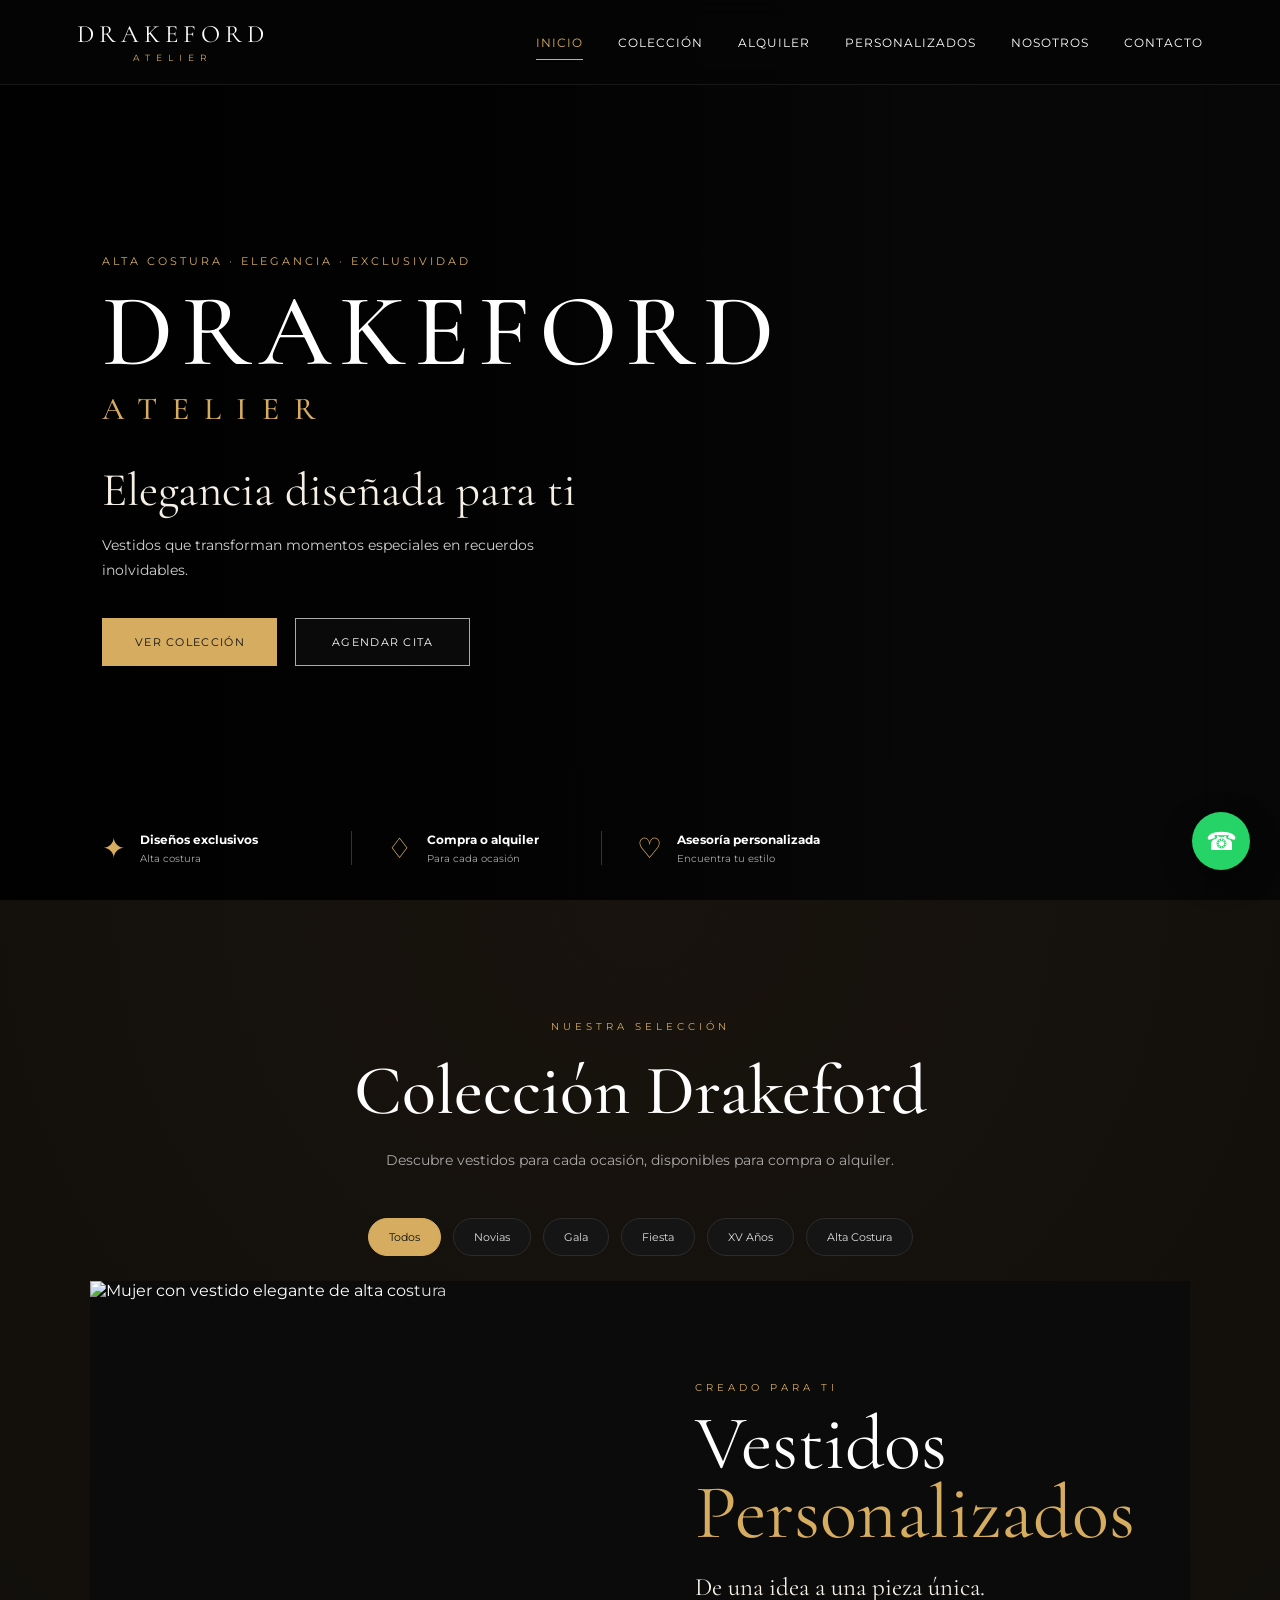
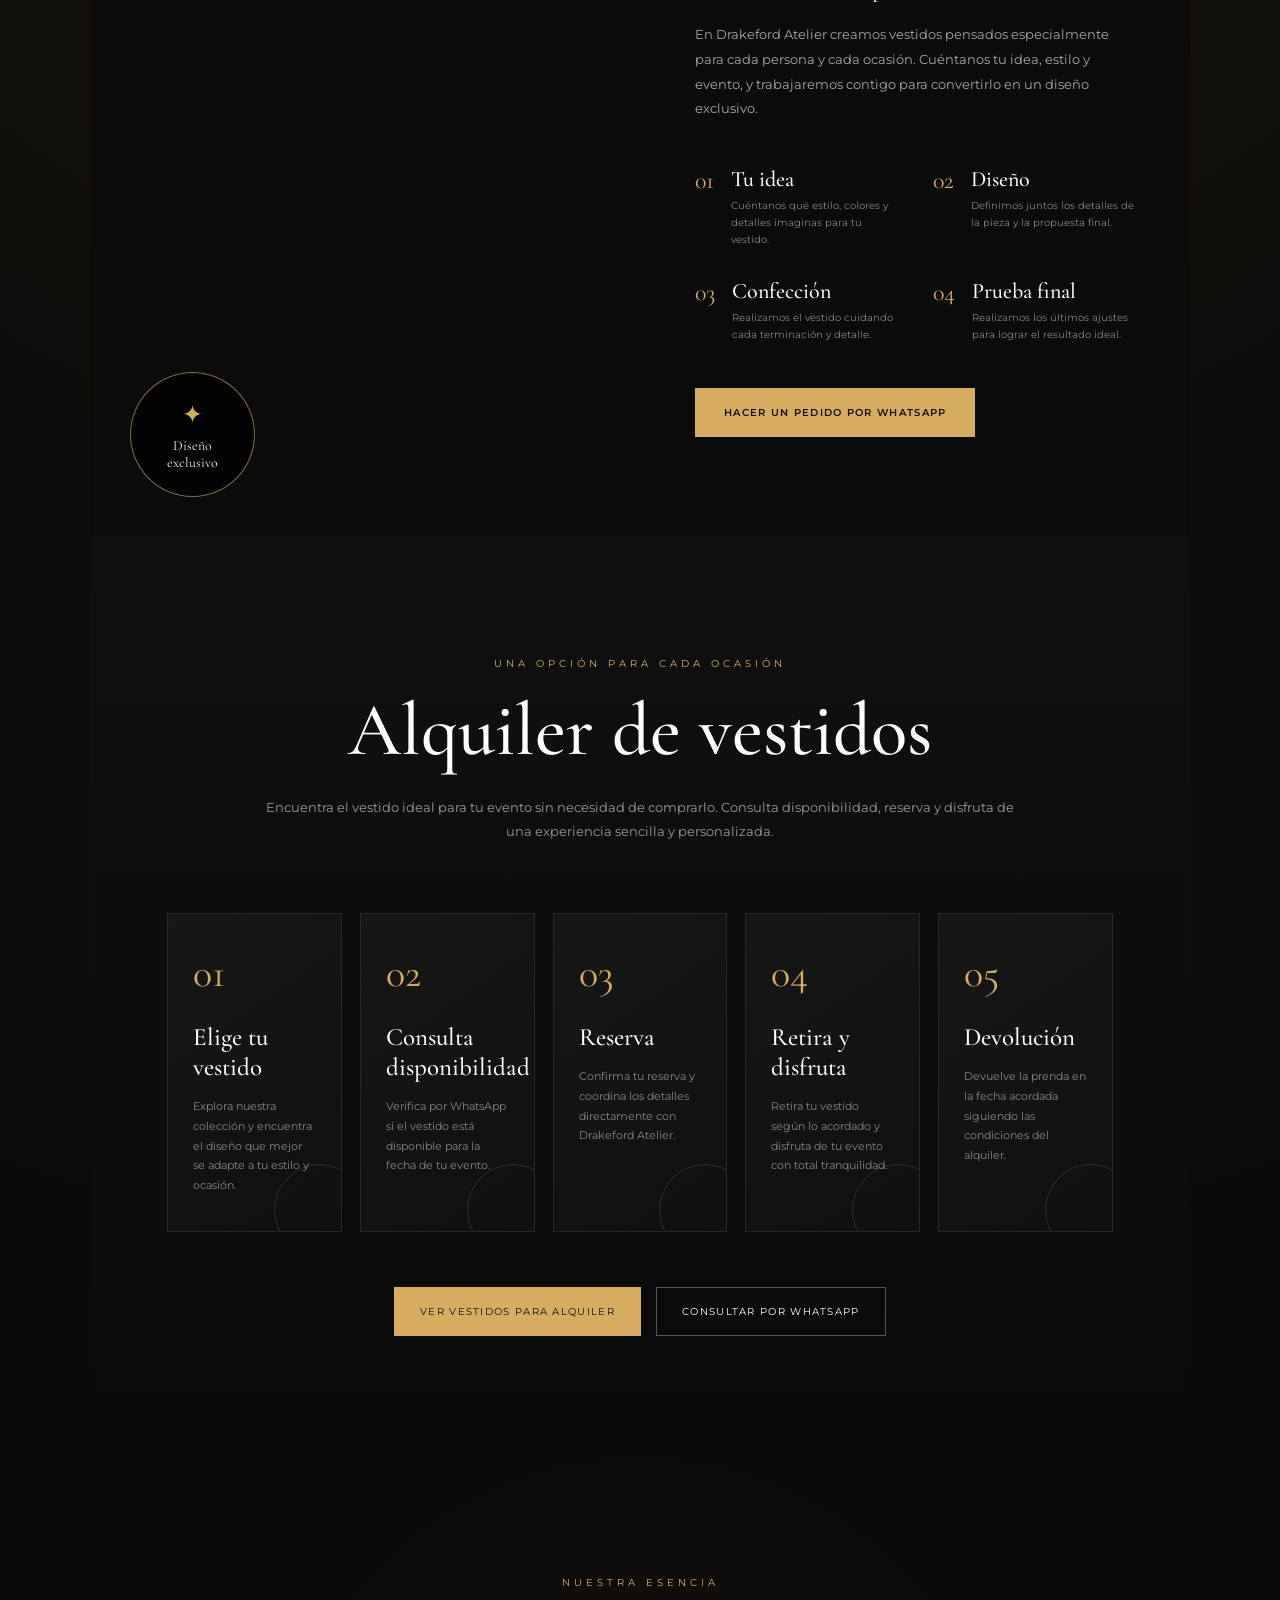
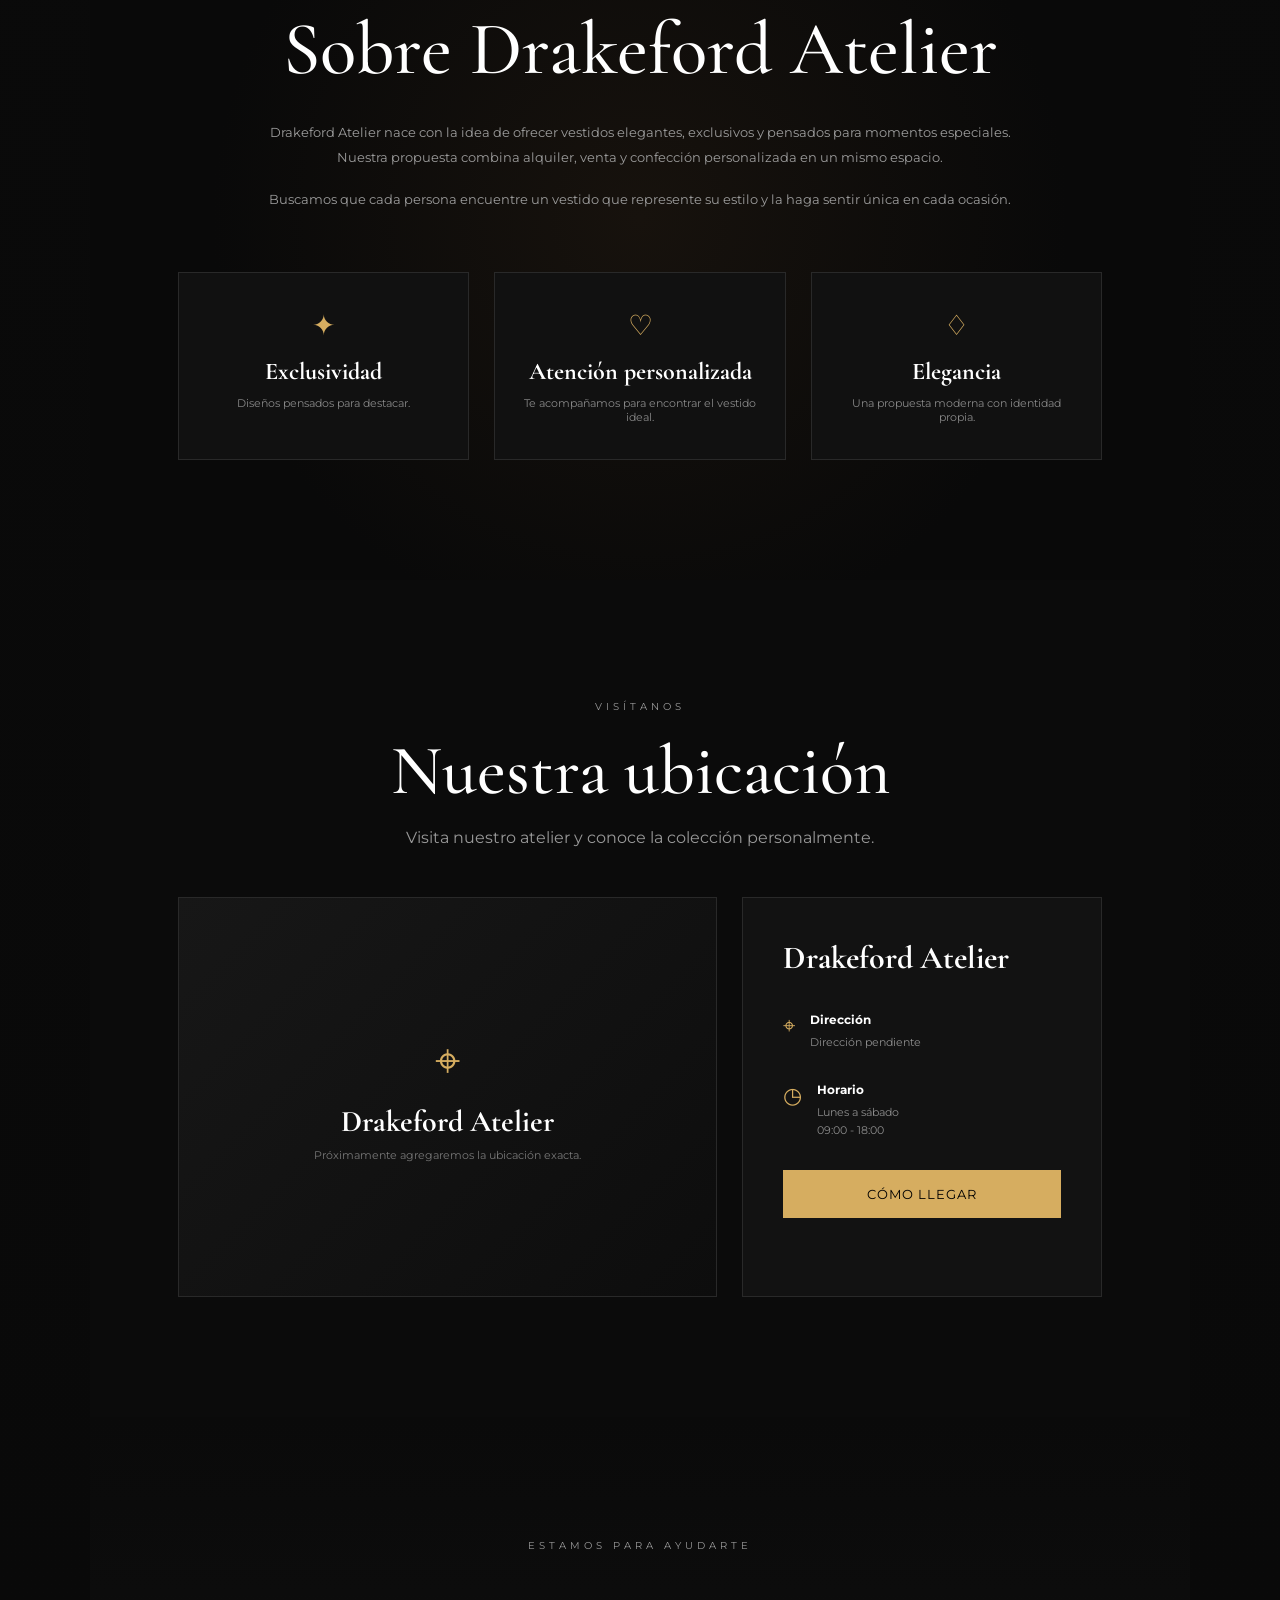
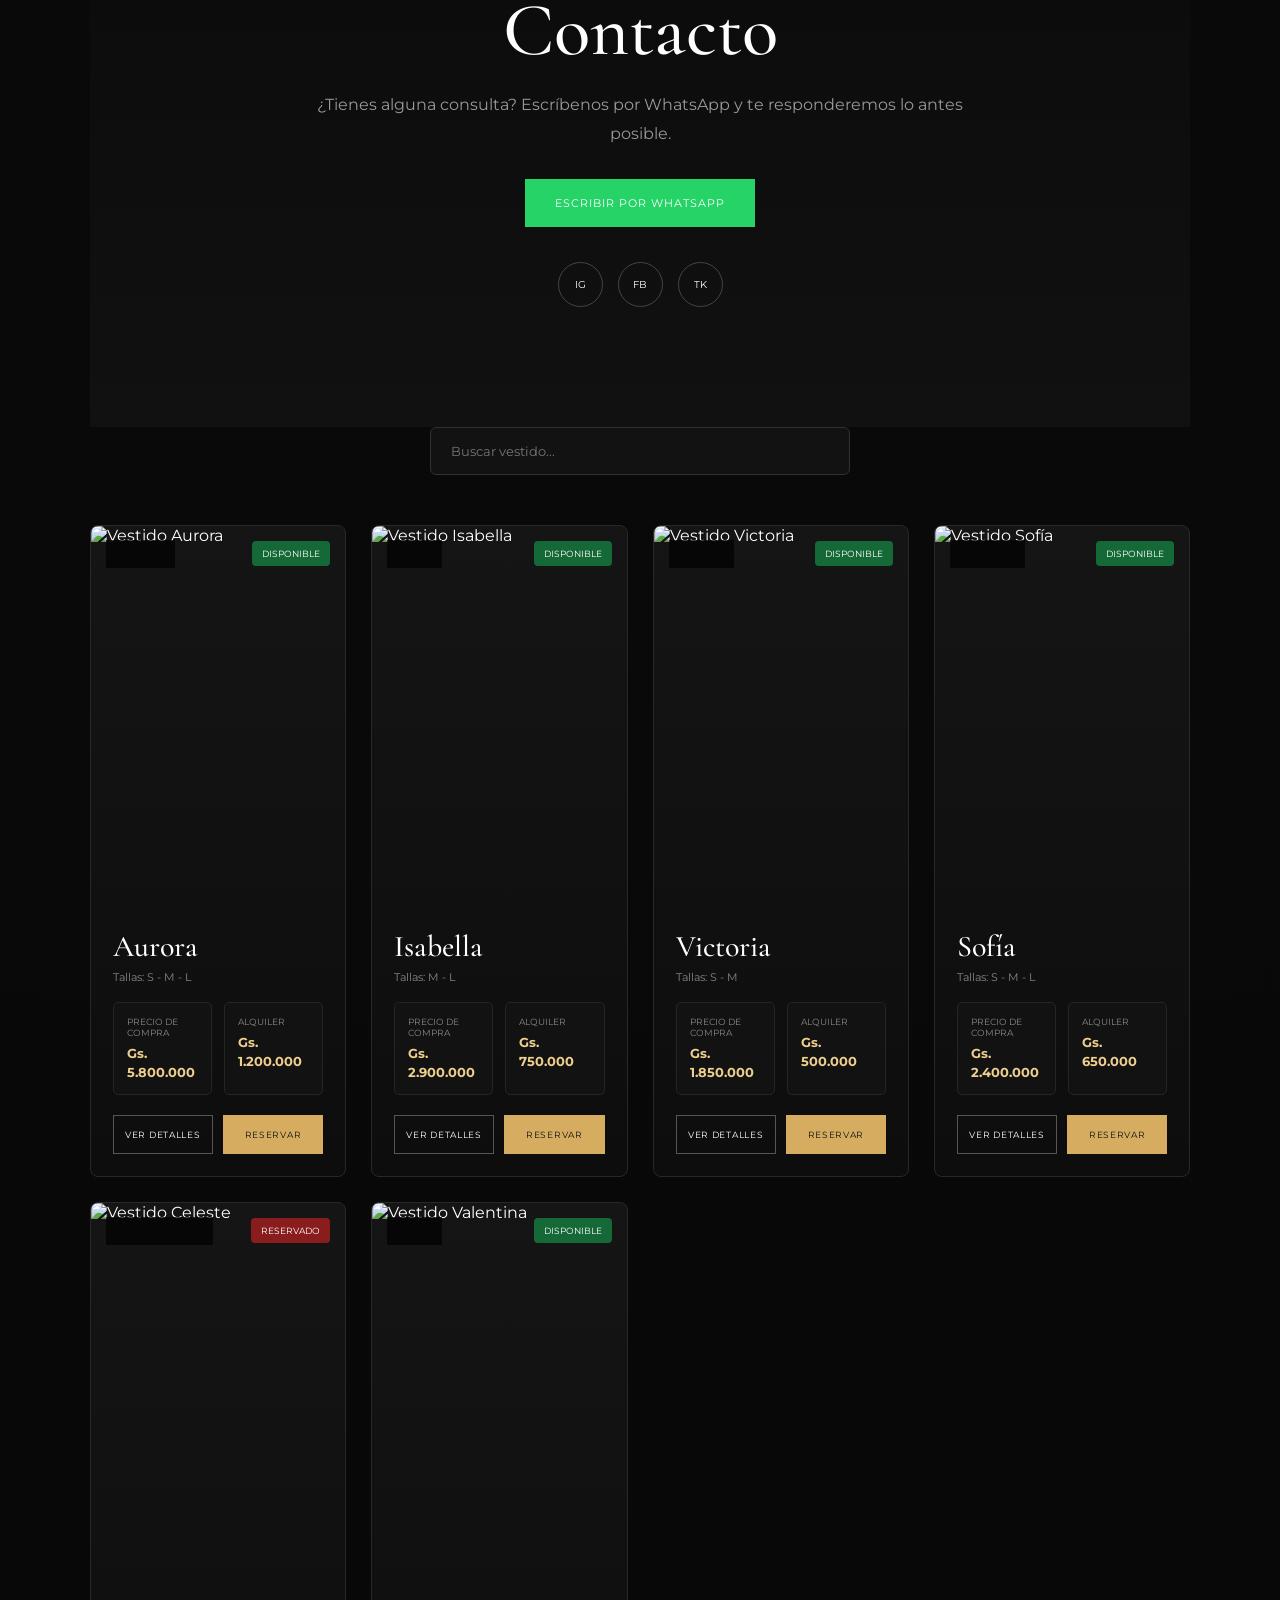
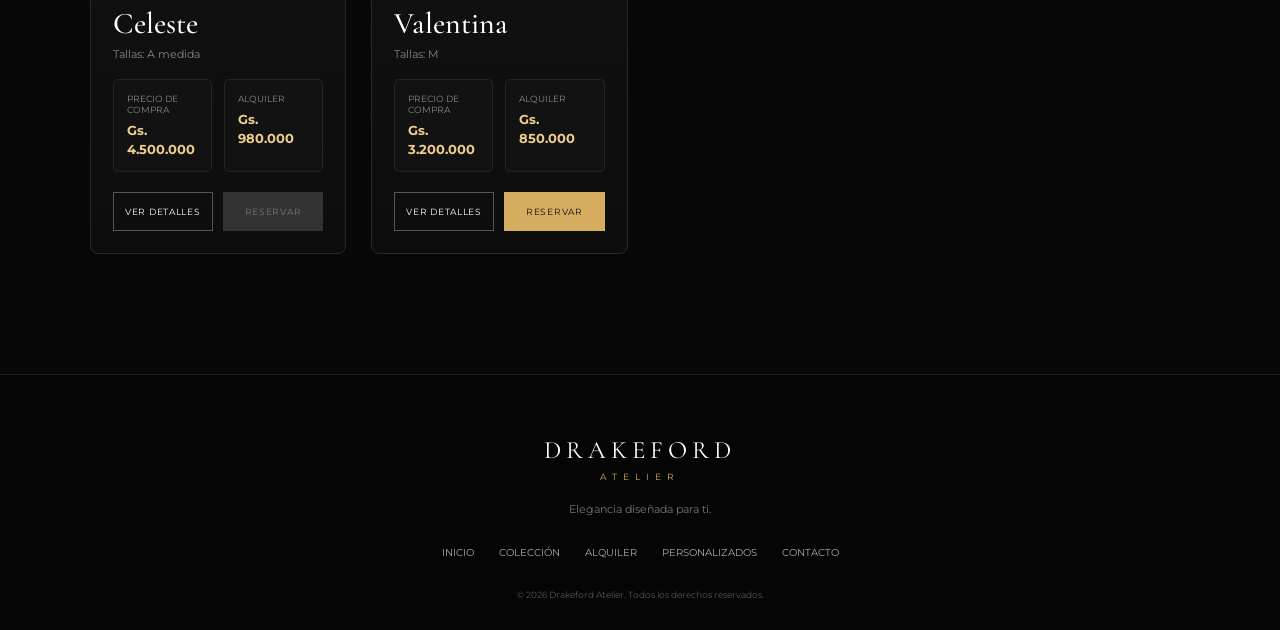
==== index.html @ 5a19fc3b "Primera version Drakeford Atelier" ====
<!DOCTYPE html>
<html lang="es">
<head>
    <meta charset="UTF-8">
    <meta name="viewport" content="width=device-width, initial-scale=1.0">

    <title>Drakeford Atelier</title>

    <link rel="preconnect" href="https://fonts.googleapis.com">
    <link rel="preconnect" href="https://fonts.gstatic.com" crossorigin>

    <link
        href="https://fonts.googleapis.com/css2?family=Cormorant+Garamond:wght@400;500;600;700&family=Montserrat:wght@300;400;500;600&display=swap"
        rel="stylesheet"
    >

    <link rel="stylesheet" href="css/styles.css">
</head>

<body>

    <header class="header">
        <div class="logo">
            <span class="logo-principal">DRAKEFORD</span>
            <span class="logo-secundario">ATELIER</span>
        </div>

        <nav class="nav">
            <a href="#inicio" class="activo">Inicio</a>
            <a href="#coleccion">Colección</a>
            <a href="#alquiler">Alquiler</a>
            <a href="#personalizados">Personalizados</a>
            <a href="#nosotros">Nosotros</a>
            <a href="#contacto">Contacto</a>
        </nav>

        <button class="menu-btn" id="menuBtn">
            ☰
        </button>
    </header>


    <main>

        <section class="hero" id="inicio">

            <div class="hero-overlay"></div>

            <div class="hero-contenido">

                <p class="hero-etiqueta">
                    Alta costura · Elegancia · Exclusividad
                </p>

                <h1>
                    DRAKEFORD
                    <span>ATELIER</span>
                </h1>

                <h2>
                    Elegancia diseñada para ti
                </h2>

                <p class="hero-descripcion">
                    Vestidos que transforman momentos especiales
                    en recuerdos inolvidables.
                </p>

                <div class="hero-botones">

                    <a href="#coleccion" class="btn btn-dorado">
                        Ver colección
                    </a>

                    <button
                        class="btn btn-transparente"
                        id="btnAgendar"
                    >
                        Agendar cita
                    </button>

                </div>

            </div>


            <div class="hero-beneficios">

                <div class="beneficio">
                    <span class="beneficio-icono">✦</span>

                    <div>
                        <strong>Diseños exclusivos</strong>
                        <p>Alta costura</p>
                    </div>
                </div>

                <div class="beneficio">
                    <span class="beneficio-icono">♢</span>

                    <div>
                        <strong>Compra o alquiler</strong>
                        <p>Para cada ocasión</p>
                    </div>
                </div>

                <div class="beneficio">
                    <span class="beneficio-icono">♡</span>

                    <div>
                        <strong>Asesoría personalizada</strong>
                        <p>Encuentra tu estilo</p>
                    </div>
                </div>

            </div>

        </section>


        <section class="coleccion" id="coleccion">

    <div class="coleccion-encabezado">
        <p class="seccion-etiqueta">
            Nuestra selección
        </p>

        <h2>
            Colección Drakeford
        </h2>

        <p class="coleccion-descripcion">
            Descubre vestidos para cada ocasión, disponibles
            para compra o alquiler.
        </p>
    </div>


    <div class="filtros">

        <button class="filtro activo" data-categoria="Todos">
            Todos
        </button>

        <button class="filtro" data-categoria="Novias">
            Novias
        </button>

        <button class="filtro" data-categoria="Gala">
            Gala
        </button>

        <button class="filtro" data-categoria="Fiesta">
            Fiesta
        </button>

        <button class="filtro" data-categoria="XV Años">
            XV Años
        </button>

        <button class="filtro" data-categoria="Alta Costura">
            Alta Costura
        </button>

    </div>

    <section class="personalizados" id="personalizados">

    <div class="personalizados-imagen">

        <img
            src="https://images.pexels.com/photos/33209735/pexels-photo-33209735/free-photo-of-elegant-woman-in-black-evening-gown.jpeg?auto=compress&dpr=1&h=750&w=1260"
            alt="Mujer con vestido elegante de alta costura"
        >


        <div class="personalizados-imagen-overlay"></div>

        <div class="personalizados-sello">
            <span>✦</span>
            <p>Diseño exclusivo</p>
        </div>

    </div>


    <div class="personalizados-contenido">

        <p class="seccion-etiqueta">
            Creado para ti
        </p>

        <h2>
            Vestidos
            <span>Personalizados</span>
        </h2>

        <p class="personalizados-subtitulo">
            De una idea a una pieza única.
        </p>


        <p class="personalizados-texto">
            En Drakeford Atelier creamos vestidos pensados
            especialmente para cada persona y cada ocasión.
            Cuéntanos tu idea, estilo y evento, y trabajaremos
            contigo para convertirlo en un diseño exclusivo.
        </p>


        <div class="personalizados-servicios">

            <div class="servicio-personalizado">
                <span>01</span>

                <div>
                    <h3>Tu idea</h3>

                    <p>
                        Cuéntanos qué estilo, colores y detalles
                        imaginas para tu vestido.
                    </p>
                </div>
            </div>


            <div class="servicio-personalizado">
                <span>02</span>

                <div>
                    <h3>Diseño</h3>

                    <p>
                        Definimos juntos los detalles de la pieza
                        y la propuesta final.
                    </p>
                </div>
            </div>


            <div class="servicio-personalizado">
                <span>03</span>

                <div>
                    <h3>Confección</h3>

                    <p>
                        Realizamos el vestido cuidando cada
                        terminación y detalle.
                    </p>
                </div>
            </div>


            <div class="servicio-personalizado">
                <span>04</span>

                <div>
                    <h3>Prueba final</h3>

                    <p>
                        Realizamos los últimos ajustes para lograr
                        el resultado ideal.
                    </p>
                </div>
            </div>

        </div>


        <button
            class="btn-pedido-personalizado"
            id="btnPedidoPersonalizado"
        >
            Hacer un pedido por WhatsApp
        </button>

    </div>

</section>

<section class="alquiler" id="alquiler">

    <div class="alquiler-encabezado">

        <p class="seccion-etiqueta">
            Una opción para cada ocasión
        </p>

        <h2>
            Alquiler de vestidos
        </h2>

        <p>
            Encuentra el vestido ideal para tu evento sin necesidad
            de comprarlo. Consulta disponibilidad, reserva y disfruta
            de una experiencia sencilla y personalizada.
        </p>

    </div>


    <div class="alquiler-pasos">

        <article class="paso-alquiler">

            <span class="paso-numero">01</span>

            <h3>
                Elige tu vestido
            </h3>

            <p>
                Explora nuestra colección y encuentra el diseño
                que mejor se adapte a tu estilo y ocasión.
            </p>

        </article>


        <article class="paso-alquiler">

            <span class="paso-numero">02</span>

            <h3>
                Consulta disponibilidad
            </h3>

            <p>
                Verifica por WhatsApp si el vestido está disponible
                para la fecha de tu evento.
            </p>

        </article>


        <article class="paso-alquiler">

            <span class="paso-numero">03</span>

            <h3>
                Reserva
            </h3>

            <p>
                Confirma tu reserva y coordina los detalles
                directamente con Drakeford Atelier.
            </p>

        </article>


        <article class="paso-alquiler">

            <span class="paso-numero">04</span>

            <h3>
                Retira y disfruta
            </h3>

            <p>
                Retira tu vestido según lo acordado y disfruta
                de tu evento con total tranquilidad.
            </p>

        </article>


        <article class="paso-alquiler">

            <span class="paso-numero">05</span>

            <h3>
                Devolución
            </h3>

            <p>
                Devuelve la prenda en la fecha acordada
                siguiendo las condiciones del alquiler.
            </p>

        </article>

    </div>


    <div class="alquiler-acciones">

        <button
            class="btn-alquiler"
            id="btnVerAlquiler"
        >
            Ver vestidos para alquiler
        </button>

        <button
            class="btn-alquiler-secundario"
            id="btnConsultarAlquiler"
        >
            Consultar por WhatsApp
        </button>

    </div>

</section>

<section class="nosotros" id="nosotros">

    <div class="nosotros-contenido">

        <p class="seccion-etiqueta">
            Nuestra esencia
        </p>

        <h2>
            Sobre Drakeford Atelier
        </h2>

        <p class="nosotros-texto">
            Drakeford Atelier nace con la idea de ofrecer vestidos
            elegantes, exclusivos y pensados para momentos especiales.
            Nuestra propuesta combina alquiler, venta y confección
            personalizada en un mismo espacio.
        </p>

        <p class="nosotros-texto">
            Buscamos que cada persona encuentre un vestido que represente
            su estilo y la haga sentir única en cada ocasión.
        </p>


        <div class="nosotros-valores">

            <div class="valor">
                <span>✦</span>
                <h3>Exclusividad</h3>
                <p>
                    Diseños pensados para destacar.
                </p>
            </div>

            <div class="valor">
                <span>♡</span>
                <h3>Atención personalizada</h3>
                <p>
                    Te acompañamos para encontrar el vestido ideal.
                </p>
            </div>

            <div class="valor">
                <span>♢</span>
                <h3>Elegancia</h3>
                <p>
                    Una propuesta moderna con identidad propia.
                </p>
            </div>

        </div>

    </div>

</section>

<section class="ubicacion">

    <div class="ubicacion-encabezado">

        <p class="seccion-etiqueta">
            Visítanos
        </p>

        <h2>
            Nuestra ubicación
        </h2>

        <p>
            Visita nuestro atelier y conoce la colección personalmente.
        </p>

    </div>


    <div class="ubicacion-contenido">

        <div class="mapa-placeholder">

            <div>
                <span>⌖</span>

                <h3>
                    Drakeford Atelier
                </h3>

                <p>
                    Próximamente agregaremos la ubicación exacta.
                </p>
            </div>

        </div>


        <div class="ubicacion-info">

            <h3>
                Drakeford Atelier
            </h3>

            <div class="dato-ubicacion">

                <span>⌖</span>

                <div>
                    <strong>Dirección</strong>

                    <p id="direccionTienda">
                        Dirección pendiente
                    </p>
                </div>

            </div>


            <div class="dato-ubicacion">

                <span>◷</span>

                <div>
                    <strong>Horario</strong>

                    <p>
                        Lunes a sábado
                        <br>
                        09:00 - 18:00
                    </p>
                </div>

            </div>


            <button
                class="btn-como-llegar"
                id="btnComoLlegar"
            >
                Cómo llegar
            </button>

        </div>

    </div>

</section>

<section class="contacto" id="contacto">

    <div class="contacto-contenido">

        <p class="seccion-etiqueta">
            Estamos para ayudarte
        </p>

        <h2>
            Contacto
        </h2>

        <p>
            ¿Tienes alguna consulta? Escríbenos por WhatsApp
            y te responderemos lo antes posible.
        </p>


        <button
            class="btn-contacto-whatsapp"
            id="btnContactoWhatsapp"
        >
            Escribir por WhatsApp
        </button>


        <div class="redes">

            <a href="#" aria-label="Instagram">
                IG
            </a>

            <a href="#" aria-label="Facebook">
                FB
            </a>

            <a href="#" aria-label="TikTok">
                TK
            </a>

        </div>

    </div>

</section>

    <div class="buscador-contenedor">
        <input
            type="text"
            id="buscadorVestidos"
            placeholder="Buscar vestido..."
        >
    </div>


    <div
        class="vestidos-grid"
        id="vestidosGrid"
    >
    </div>

</section>

<footer class="footer">

    <div class="footer-logo">

        <span class="logo-principal">
            DRAKEFORD
        </span>

        <span class="logo-secundario">
            ATELIER
        </span>

    </div>


    <p>
        Elegancia diseñada para ti.
    </p>


    <div class="footer-links">

        <a href="#inicio">
            Inicio
        </a>

        <a href="#coleccion">
            Colección
        </a>

        <a href="#alquiler">
            Alquiler
        </a>

        <a href="#personalizados">
            Personalizados
        </a>

        <a href="#contacto">
            Contacto
        </a>

    </div>


    <p class="copyright">
        © 2026 Drakeford Atelier. Todos los derechos reservados.
    </p>

</footer>

    </main>


    <a
        href="#"
        class="whatsapp-flotante"
        id="whatsappFlotante"
        aria-label="Contactar por WhatsApp"
    >
        ☎
    </a>

<div class="modal-overlay" id="modalVestido">

    <div class="modal-vestido">

        <button
            class="modal-cerrar"
            id="modalCerrar"
            aria-label="Cerrar"
        >
            ×
        </button>


        <div class="modal-imagen">
            <img
                id="modalImagen"
                src=""
                alt=""
            >
        </div>


        <div class="modal-info">

            <p
                class="modal-categoria"
                id="modalCategoria"
            >
                Categoría
            </p>


            <h2 id="modalNombre">
                Nombre del vestido
            </h2>


            <p
                class="modal-estado"
                id="modalEstado"
            >
                Disponible
            </p>


            <div class="modal-precios">

                <div class="modal-precio-box">

                    <span>
                        Precio de compra
                    </span>

                    <strong id="modalPrecioVenta">
                        Gs. 0
                    </strong>

                </div>


                <div class="modal-precio-box">

                    <span>
                        Precio de alquiler
                    </span>

                    <strong id="modalPrecioAlquiler">
                        Gs. 0
                    </strong>

                </div>

            </div>


            <div class="modal-detalle-linea">

                <span>Tallas disponibles</span>

                <strong id="modalTallas">
                    -
                </strong>

            </div>


            <div class="modal-descripcion">

                <h3>
                    Descripción
                </h3>

                <p id="modalDescripcion">
                    Descripción del vestido.
                </p>

            </div>


            <button
                class="modal-btn-reservar"
                id="modalReservar"
            >
                Reservar por WhatsApp
            </button>

        </div>

    </div>

</div>

    <script src="js/vestidos.js"></script>
    <script src="js/app.js"></script>

</body>
</html>
---- css/styles.css ----
:root {
    --negro: #090909;
    --negro-suave: #111111;
    --negro-claro: #181818;

    --dorado: #d6ad60;
    --dorado-claro: #efcf8d;

    --crema: #f5efe6;
    --blanco: #ffffff;

    --gris: #bcbcbc;
}


/* RESET */

* {
    margin: 0;
    padding: 0;
    box-sizing: border-box;
}


html {
    scroll-behavior: smooth;
}


body {
    font-family: "Montserrat", sans-serif;

    background: var(--negro);

    color: var(--blanco);

    overflow-x: hidden;
}


/* HEADER */

.header {
    position: fixed;

    top: 0;
    left: 0;

    width: 100%;
    height: 85px;

    display: flex;
    align-items: center;
    justify-content: space-between;

    padding: 0 6%;

    background: rgba(5, 5, 5, 0.8);

    backdrop-filter: blur(12px);

    border-bottom: 1px solid rgba(255, 255, 255, 0.08);

    z-index: 1000;
}


/* LOGO */

.logo {
    display: flex;
    flex-direction: column;

    align-items: center;

    line-height: 1;
}


.logo-principal {
    font-family: "Cormorant Garamond", serif;

    font-size: 25px;

    letter-spacing: 5px;
}


.logo-secundario {
    color: var(--dorado);

    font-size: 9px;

    letter-spacing: 6px;

    margin-top: 6px;
}


/* NAV */

.nav {
    display: flex;

    gap: 35px;
}


.nav a {
    position: relative;

    text-decoration: none;

    color: var(--blanco);

    font-size: 12px;

    text-transform: uppercase;

    letter-spacing: 1px;

    transition: 0.3s;
}


.nav a::after {
    content: "";

    position: absolute;

    left: 0;
    bottom: -10px;

    width: 0;
    height: 1px;

    background: var(--dorado);

    transition: 0.3s;
}


.nav a:hover {
    color: var(--dorado);
}


.nav a:hover::after,
.nav a.activo::after {
    width: 100%;
}


.nav a.activo {
    color: var(--dorado);
}


/* BOTÓN MENU */

.menu-btn {
    display: none;

    border: none;

    background: transparent;

    color: white;

    font-size: 28px;

    cursor: pointer;
}


/* HERO */

.hero {
    position: relative;

    min-height: 100vh;

    display: flex;

    flex-direction: column;

    justify-content: center;

    background-image:
        url("https://images.unsplash.com/photo-1594552072238-b8a33785b261?auto=format&fit=crop&w=2000&q=90");

    background-size: cover;

    background-position: center;

    padding: 150px 8% 130px;
}


/* OSCURECER FONDO */

.hero-overlay {
    position: absolute;

    inset: 0;

    background:
        linear-gradient(
            90deg,
            rgba(0, 0, 0, 0.92) 0%,
            rgba(0, 0, 0, 0.72) 40%,
            rgba(0, 0, 0, 0.2) 75%,
            rgba(0, 0, 0, 0.3) 100%
        );
}


/* CONTENIDO */

.hero-contenido {
    position: relative;

    z-index: 2;

    max-width: 680px;
}


.hero-etiqueta {
    color: var(--dorado);

    letter-spacing: 3px;

    text-transform: uppercase;

    font-size: 11px;

    margin-bottom: 25px;
}


.hero h1 {
    font-family: "Cormorant Garamond", serif;

    font-size: clamp(60px, 8vw, 110px);

    font-weight: 500;

    line-height: 0.75;

    letter-spacing: 8px;
}


.hero h1 span {
    display: block;

    color: var(--dorado);

    font-size: 0.31em;

    letter-spacing: 15px;

    margin-top: 28px;
}


.hero h2 {
    font-family: "Cormorant Garamond", serif;

    font-size: clamp(30px, 4vw, 47px);

    font-weight: 400;

    margin-top: 40px;

    color: var(--crema);
}


.hero-descripcion {
    margin-top: 15px;

    color: #d1d1d1;

    line-height: 1.8;

    max-width: 500px;

    font-size: 14px;
}


/* BOTONES */

.hero-botones {
    display: flex;

    gap: 18px;

    margin-top: 35px;
}


.btn {
    min-width: 175px;

    padding: 16px 25px;

    font-family: "Montserrat", sans-serif;

    font-size: 11px;

    letter-spacing: 1.3px;

    text-transform: uppercase;

    cursor: pointer;

    text-decoration: none;

    text-align: center;

    transition: 0.3s;
}


.btn-dorado {
    background: var(--dorado);

    color: #111;

    border: 1px solid var(--dorado);
}


.btn-dorado:hover {
    background: var(--dorado-claro);

    transform: translateY(-3px);
}


.btn-transparente {
    background: rgba(255, 255, 255, 0.03);

    border: 1px solid rgba(255, 255, 255, 0.65);

    color: white;
}


.btn-transparente:hover {
    background: white;

    color: black;

    transform: translateY(-3px);
}


/* BENEFICIOS */

.hero-beneficios {
    position: absolute;

    left: 8%;
    bottom: 35px;

    z-index: 2;

    display: flex;

    gap: 0;
}


.beneficio {
    display: flex;

    align-items: center;

    gap: 15px;

    min-width: 250px;

    padding: 0 35px;

    border-right: 1px solid rgba(255, 255, 255, 0.2);
}


.beneficio:first-child {
    padding-left: 0;
}


.beneficio:last-child {
    border-right: none;
}


.beneficio-icono {
    color: var(--dorado);

    font-size: 28px;
}


.beneficio strong {
    display: block;

    font-size: 12px;

    margin-bottom: 5px;
}


.beneficio p {
    font-size: 10px;

    color: #aaa;
}


/* SECCIONES */

.seccion {
    padding: 120px 8%;
}


.temporal {
    min-height: 500px;

    text-align: center;

    background:
        linear-gradient(
            180deg,
            #090909,
            #111
        );
}


.seccion-etiqueta {
    color: var(--dorado);

    text-transform: uppercase;

    letter-spacing: 4px;

    font-size: 10px;

    margin-bottom: 15px;
}


.seccion h2 {
    font-family: "Cormorant Garamond", serif;

    font-size: 55px;

    font-weight: 500;

    margin-bottom: 20px;
}


.seccion > p:last-child {
    color: #aaa;
}


/* WHATSAPP */

.whatsapp-flotante {
    position: fixed;

    right: 30px;
    bottom: 30px;

    width: 58px;
    height: 58px;

    display: flex;

    align-items: center;
    justify-content: center;

    background: #25d366;

    color: white;

    text-decoration: none;

    border-radius: 50%;

    font-size: 25px;

    z-index: 1000;

    box-shadow:
        0 10px 30px rgba(0, 0, 0, 0.4);

    transition: 0.3s;
}


.whatsapp-flotante:hover {
    transform: scale(1.1);
}


/* RESPONSIVE */

@media (max-width: 900px) {

    .nav {
        position: absolute;

        top: 85px;
        left: 0;

        width: 100%;

        background: #080808;

        flex-direction: column;

        padding: 30px;

        gap: 25px;

        display: none;
    }


    .nav.mostrar {
        display: flex;
    }


    .menu-btn {
        display: block;
    }


    .hero {
        padding-left: 6%;
        padding-right: 6%;
    }


    .hero-beneficios {
        display: none;
    }


    .hero-botones {
        flex-direction: column;

        width: 220px;
    }

}


@media (max-width: 600px) {

    .header {
        padding: 0 5%;
    }


    .logo-principal {
        font-size: 19px;
    }


    .hero h1 {
        font-size: 52px;

        letter-spacing: 3px;
    }


    .hero h1 span {
        letter-spacing: 9px;
    }


    .hero h2 {
        font-size: 31px;
    }


    .hero-descripcion {
        font-size: 13px;
    }

}

/* COLECCIÓN */

.coleccion {
    padding: 120px 7%;
    background:
        radial-gradient(
            circle at top,
            #18130d 0%,
            #0a0a0a 35%,
            #080808 100%
        );
}


.coleccion-encabezado {
    text-align: center;
    max-width: 700px;
    margin: 0 auto 45px;
}


.coleccion-encabezado h2 {
    font-family: "Cormorant Garamond", serif;
    font-size: clamp(44px, 6vw, 70px);
    font-weight: 500;
    margin-bottom: 15px;
}


.coleccion-descripcion {
    color: #aaa;
    line-height: 1.8;
    font-size: 14px;
}


/* FILTROS */

.filtros {
    display: flex;
    justify-content: center;
    flex-wrap: wrap;
    gap: 12px;
    margin-bottom: 25px;
}


.filtro {
    padding: 11px 20px;

    background: #151515;

    border: 1px solid #2c2c2c;

    border-radius: 30px;

    color: #ddd;

    font-family: "Montserrat", sans-serif;

    font-size: 11px;

    cursor: pointer;

    transition: 0.3s;
}


.filtro:hover {
    color: var(--dorado);
    border-color: var(--dorado);
}


.filtro.activo {
    color: #111;

    background: var(--dorado);

    border-color: var(--dorado);
}


/* BUSCADOR */

.buscador-contenedor {
    max-width: 420px;
    margin: 0 auto 50px;
}


.buscador-contenedor input {
    width: 100%;

    padding: 15px 20px;

    background: #121212;

    color: white;

    border: 1px solid #303030;

    border-radius: 6px;

    outline: none;

    font-family: "Montserrat", sans-serif;

    transition: 0.3s;
}


.buscador-contenedor input:focus {
    border-color: var(--dorado);

    box-shadow:
        0 0 0 3px rgba(214, 173, 96, 0.08);
}


/* GRID */

.vestidos-grid {
    display: grid;

    grid-template-columns:
        repeat(auto-fit, minmax(250px, 1fr));

    gap: 25px;

    max-width: 1500px;

    margin: auto;
}


/* TARJETAS */

.vestido-card {
    overflow: hidden;

    background:
        linear-gradient(
            180deg,
            #151515,
            #0d0d0d
        );

    border: 1px solid #282828;

    border-radius: 8px;

    transition: 0.35s;

    position: relative;
}


.vestido-card:hover {
    transform: translateY(-7px);

    border-color: rgba(214, 173, 96, 0.6);

    box-shadow:
        0 20px 50px rgba(0, 0, 0, 0.45);
}


.vestido-imagen {
    position: relative;

    height: 380px;

    overflow: hidden;
}


.vestido-imagen img {
    width: 100%;

    height: 100%;

    object-fit: cover;

    transition: 0.6s;
}


.vestido-card:hover .vestido-imagen img {
    transform: scale(1.06);
}


/* CATEGORÍA */

.vestido-categoria {
    position: absolute;

    top: 15px;
    left: 15px;

    padding: 7px 12px;

    background: rgba(0, 0, 0, 0.7);

    backdrop-filter: blur(10px);

    color: var(--dorado);

    border: 1px solid rgba(214, 173, 96, 0.3);

    border-radius: 4px;

    font-size: 9px;

    text-transform: uppercase;

    letter-spacing: 1px;
}


/* DISPONIBILIDAD */

.estado-vestido {
    position: absolute;

    top: 15px;
    right: 15px;

    padding: 7px 10px;

    border-radius: 4px;

    font-size: 9px;

    text-transform: uppercase;
}


.disponible {
    background: rgba(20, 120, 60, 0.85);

    color: white;
}


.no-disponible {
    background: rgba(150, 30, 30, 0.9);

    color: white;
}


/* INFORMACIÓN */

.vestido-info {
    padding: 22px;
}


.vestido-info h3 {
    font-family: "Cormorant Garamond", serif;

    font-size: 30px;

    font-weight: 500;

    margin-bottom: 5px;
}


.vestido-talla {
    color: #888;

    font-size: 11px;

    margin-bottom: 18px;
}


/* PRECIOS */

.vestido-precios {
    display: grid;

    grid-template-columns: 1fr 1fr;

    gap: 12px;

    margin-bottom: 20px;
}


.precio {
    padding: 13px;

    background: #121212;

    border: 1px solid #252525;

    border-radius: 5px;
}


.precio span {
    display: block;

    color: #888;

    font-size: 9px;

    text-transform: uppercase;

    margin-bottom: 5px;
}


.precio strong {
    color: var(--dorado-claro);

    font-size: 13px;
}


/* BOTONES TARJETAS */

.vestido-acciones {
    display: grid;

    grid-template-columns: 1fr 1fr;

    gap: 10px;
}


.btn-vestido {
    padding: 13px 10px;

    border: none;

    cursor: pointer;

    font-family: "Montserrat", sans-serif;

    font-size: 9px;

    text-transform: uppercase;

    letter-spacing: 0.7px;

    transition: 0.3s;
}


.btn-detalles {
    background: transparent;

    color: white;

    border: 1px solid #555;
}


.btn-detalles:hover {
    border-color: var(--dorado);

    color: var(--dorado);
}


.btn-reservar {
    background: var(--dorado);

    color: #111;
}


.btn-reservar:hover {
    background: var(--dorado-claro);
}


.btn-reservar:disabled {
    background: #333;

    color: #777;

    cursor: not-allowed;
}


/* RESPONSIVE */

@media (max-width: 600px) {

    .coleccion {
        padding-left: 5%;
        padding-right: 5%;
    }


    .vestido-imagen {
        height: 420px;
    }


    .vestido-precios {
        grid-template-columns: 1fr;
    }

}

/* =========================
   MODAL DE VESTIDO
========================= */

.modal-overlay {
    position: fixed;

    inset: 0;

    background: rgba(0, 0, 0, 0.88);

    backdrop-filter: blur(8px);

    display: flex;

    align-items: center;
    justify-content: center;

    padding: 30px;

    opacity: 0;
    visibility: hidden;

    transition: 0.3s;

    z-index: 3000;
}


.modal-overlay.activo {
    opacity: 1;
    visibility: visible;
}


.modal-vestido {
    position: relative;

    width: min(1100px, 100%);

    max-height: 90vh;

    overflow-y: auto;

    display: grid;

    grid-template-columns: 1fr 1fr;

    background: #0d0d0d;

    border: 1px solid rgba(214, 173, 96, 0.3);

    box-shadow:
        0 40px 100px rgba(0, 0, 0, 0.65);

    border-radius: 8px;

    transform: translateY(30px) scale(0.97);

    transition: 0.35s;
}


.modal-overlay.activo .modal-vestido {
    transform: translateY(0) scale(1);
}


/* CERRAR */

.modal-cerrar {
    position: absolute;

    top: 15px;
    right: 18px;

    width: 42px;
    height: 42px;

    border: 1px solid rgba(255, 255, 255, 0.25);

    border-radius: 50%;

    background: rgba(0, 0, 0, 0.65);

    color: white;

    font-size: 27px;

    cursor: pointer;

    z-index: 5;

    transition: 0.3s;
}


.modal-cerrar:hover {
    background: var(--dorado);

    color: black;

    transform: rotate(90deg);
}


/* FOTO */

.modal-imagen {
    min-height: 650px;

    background: #111;

    overflow: hidden;
}


.modal-imagen img {
    width: 100%;
    height: 100%;

    object-fit: cover;

    display: block;
}


/* INFORMACIÓN */

.modal-info {
    padding: 70px 55px;

    display: flex;

    flex-direction: column;

    justify-content: center;
}


.modal-categoria {
    color: var(--dorado);

    text-transform: uppercase;

    letter-spacing: 3px;

    font-size: 10px;

    margin-bottom: 10px;
}


.modal-info h2 {
    font-family: "Cormorant Garamond", serif;

    font-size: clamp(45px, 5vw, 68px);

    font-weight: 500;

    line-height: 1;

    margin-bottom: 15px;
}


.modal-estado {
    display: inline-block;

    align-self: flex-start;

    padding: 7px 13px;

    background: rgba(37, 211, 102, 0.14);

    color: #63df90;

    border: 1px solid rgba(37, 211, 102, 0.3);

    border-radius: 20px;

    font-size: 10px;

    text-transform: uppercase;

    letter-spacing: 1px;

    margin-bottom: 35px;
}


.modal-estado.reservado {
    background: rgba(200, 50, 50, 0.13);

    border-color: rgba(200, 50, 50, 0.3);

    color: #e97878;
}


/* PRECIOS */

.modal-precios {
    display: grid;

    grid-template-columns: 1fr 1fr;

    gap: 15px;

    margin-bottom: 25px;
}


.modal-precio-box {
    padding: 20px;

    background: #141414;

    border: 1px solid #292929;

    border-radius: 6px;
}


.modal-precio-box span {
    display: block;

    color: #8f8f8f;

    font-size: 10px;

    text-transform: uppercase;

    letter-spacing: 1px;

    margin-bottom: 8px;
}


.modal-precio-box strong {
    font-family: "Cormorant Garamond", serif;

    color: var(--dorado-claro);

    font-size: 26px;

    font-weight: 500;
}


/* TALLAS */

.modal-detalle-linea {
    display: flex;

    justify-content: space-between;

    gap: 30px;

    padding: 20px 0;

    border-top: 1px solid #242424;
    border-bottom: 1px solid #242424;

    margin-bottom: 30px;

    font-size: 12px;
}


.modal-detalle-linea span {
    color: #888;
}


.modal-detalle-linea strong {
    color: white;
}


/* DESCRIPCIÓN */

.modal-descripcion {
    margin-bottom: 35px;
}


.modal-descripcion h3 {
    font-family: "Cormorant Garamond", serif;

    font-size: 27px;

    font-weight: 500;

    margin-bottom: 10px;
}


.modal-descripcion p {
    color: #aaa;

    line-height: 1.8;

    font-size: 13px;
}


/* BOTÓN RESERVA */

.modal-btn-reservar {
    width: 100%;

    padding: 18px 20px;

    border: 1px solid var(--dorado);

    background: var(--dorado);

    color: #111;

    font-family: "Montserrat", sans-serif;

    font-size: 11px;

    font-weight: 600;

    text-transform: uppercase;

    letter-spacing: 1.5px;

    cursor: pointer;

    transition: 0.3s;
}


.modal-btn-reservar:hover {
    background: var(--dorado-claro);

    transform: translateY(-2px);
}


.modal-btn-reservar:disabled {
    background: #252525;

    border-color: #333;

    color: #777;

    cursor: not-allowed;

    transform: none;
}


/* EVITA SCROLL */

body.modal-abierto {
    overflow: hidden;
}


/* RESPONSIVE */

@media (max-width: 850px) {

    .modal-overlay {
        padding: 15px;
    }


    .modal-vestido {
        grid-template-columns: 1fr;

        max-height: 95vh;
    }


    .modal-imagen {
        min-height: 450px;
        max-height: 550px;
    }


    .modal-info {
        padding: 45px 30px;
    }

}


@media (max-width: 520px) {

    .modal-precios {
        grid-template-columns: 1fr;
    }


    .modal-info {
        padding: 40px 22px;
    }


    .modal-imagen {
        min-height: 390px;
    }

}

/* =========================
   VESTIDOS PERSONALIZADOS
========================= */

.personalizados {
    min-height: 760px;

    display: grid;

    grid-template-columns: 1fr 1fr;

    background: #0b0b0b;
}


/* IMAGEN */

.personalizados-imagen {
    position: relative;

    min-height: 760px;

    overflow: hidden;
}


.personalizados-imagen img {
    width: 100%;
    height: 100%;

    object-fit: cover;

    display: block;

    transition: 0.8s;
}


.personalizados:hover
.personalizados-imagen img {
    transform: scale(1.03);
}


.personalizados-imagen-overlay {
    position: absolute;

    inset: 0;

    background:
        linear-gradient(
            90deg,
            transparent 55%,
            #0b0b0b 100%
        );
}


/* SELLO */

.personalizados-sello {
    position: absolute;

    left: 40px;
    bottom: 40px;

    width: 125px;
    height: 125px;

    display: flex;

    flex-direction: column;

    justify-content: center;
    align-items: center;

    border: 1px solid rgba(214, 173, 96, 0.6);

    border-radius: 50%;

    background:
        rgba(0, 0, 0, 0.65);

    backdrop-filter: blur(10px);

    text-align: center;
}


.personalizados-sello span {
    color: var(--dorado);

    font-size: 25px;

    margin-bottom: 8px;
}


.personalizados-sello p {
    width: 80px;

    font-family:
        "Cormorant Garamond",
        serif;

    color: var(--crema);

    font-size: 14px;
}


/* CONTENIDO */

.personalizados-contenido {
    padding: 100px 10%;

    display: flex;

    flex-direction: column;

    justify-content: center;
}


.personalizados-contenido h2 {
    font-family:
        "Cormorant Garamond",
        serif;

    font-size:
        clamp(50px, 6vw, 80px);

    line-height: 0.9;

    font-weight: 400;

    margin-bottom: 25px;
}


.personalizados-contenido h2 span {
    display: block;

    color: var(--dorado);
}


.personalizados-subtitulo {
    font-family:
        "Cormorant Garamond",
        serif;

    font-size: 25px;

    color: var(--crema);

    margin-bottom: 20px;
}


.personalizados-texto {
    color: #a8a8a8;

    font-size: 13px;

    line-height: 1.9;

    max-width: 570px;

    margin-bottom: 45px;
}


/* PASOS */

.personalizados-servicios {
    display: grid;

    grid-template-columns:
        repeat(2, 1fr);

    gap: 30px 35px;

    margin-bottom: 45px;
}


.servicio-personalizado {
    display: flex;

    gap: 17px;
}


.servicio-personalizado > span {
    font-family:
        "Cormorant Garamond",
        serif;

    color: var(--dorado);

    font-size: 24px;
}


.servicio-personalizado h3 {
    font-family:
        "Cormorant Garamond",
        serif;

    font-size: 22px;

    font-weight: 500;

    margin-bottom: 5px;
}


.servicio-personalizado p {
    color: #858585;

    font-size: 10px;

    line-height: 1.7;
}


/* BOTÓN */

.btn-pedido-personalizado {
    align-self: flex-start;

    padding: 17px 28px;

    background: var(--dorado);

    border: 1px solid var(--dorado);

    color: #101010;

    font-family:
        "Montserrat",
        sans-serif;

    font-size: 10px;

    font-weight: 600;

    letter-spacing: 1.3px;

    text-transform: uppercase;

    cursor: pointer;

    transition: 0.3s;
}


.btn-pedido-personalizado:hover {
    background: var(--dorado-claro);

    transform: translateY(-3px);

    box-shadow:
        0 12px 30px
        rgba(214, 173, 96, 0.15);
}


/* RESPONSIVE */

@media (max-width: 900px) {

    .personalizados {
        grid-template-columns: 1fr;
    }


    .personalizados-imagen {
        min-height: 550px;
    }


    .personalizados-imagen-overlay {
        background:
            linear-gradient(
                180deg,
                transparent 60%,
                #0b0b0b 100%
            );
    }


    .personalizados-contenido {
        padding: 70px 7%;
    }

}


@media (max-width: 550px) {

    .personalizados-imagen {
        min-height: 430px;
    }


    .personalizados-servicios {
        grid-template-columns: 1fr;
    }


    .personalizados-contenido h2 {
        font-size: 50px;
    }


    .personalizados-sello {
        width: 105px;
        height: 105px;

        left: 20px;
        bottom: 20px;
    }

}

/* =========================
   ALQUILER
========================= */

.alquiler {
    padding: 120px 7%;

    background:
        linear-gradient(
            180deg,
            #101010 0%,
            #0a0a0a 100%
        );
}


.alquiler-encabezado {
    max-width: 760px;

    margin: 0 auto 70px;

    text-align: center;
}


.alquiler-encabezado h2 {
    font-family:
        "Cormorant Garamond",
        serif;

    font-size:
        clamp(50px, 6vw, 75px);

    font-weight: 500;

    margin-bottom: 20px;
}


.alquiler-encabezado > p:last-child {
    color: #9a9a9a;

    line-height: 1.8;

    font-size: 13px;
}


/* PASOS */

.alquiler-pasos {
    display: grid;

    grid-template-columns:
        repeat(5, 1fr);

    gap: 18px;

    max-width: 1500px;

    margin: 0 auto 55px;
}


.paso-alquiler {
    position: relative;

    min-height: 250px;

    padding: 35px 25px;

    background:
        linear-gradient(
            145deg,
            #171717,
            #101010
        );

    border: 1px solid #292929;

    transition: 0.35s;

    overflow: hidden;
}


.paso-alquiler::before {
    content: "";

    position: absolute;

    width: 90px;
    height: 90px;

    right: -25px;
    bottom: -25px;

    border: 1px solid
        rgba(214, 173, 96, 0.18);

    border-radius: 50%;
}


.paso-alquiler:hover {
    transform: translateY(-7px);

    border-color:
        rgba(214, 173, 96, 0.55);
}


.paso-numero {
    display: inline-block;

    font-family:
        "Cormorant Garamond",
        serif;

    font-size: 40px;

    color: var(--dorado);

    margin-bottom: 25px;
}


.paso-alquiler h3 {
    font-family:
        "Cormorant Garamond",
        serif;

    font-size: 25px;

    font-weight: 500;

    margin-bottom: 15px;
}


.paso-alquiler p {
    color: #888;

    font-size: 11px;

    line-height: 1.8;
}


/* BOTONES */

.alquiler-acciones {
    display: flex;

    justify-content: center;

    gap: 15px;

    flex-wrap: wrap;
}


.btn-alquiler,
.btn-alquiler-secundario {
    min-width: 230px;

    padding: 17px 25px;

    font-family:
        "Montserrat",
        sans-serif;

    font-size: 10px;

    text-transform: uppercase;

    letter-spacing: 1.3px;

    cursor: pointer;

    transition: 0.3s;
}


.btn-alquiler {
    background: var(--dorado);

    border: 1px solid var(--dorado);

    color: #111;
}


.btn-alquiler:hover {
    background: var(--dorado-claro);

    transform: translateY(-3px);
}


.btn-alquiler-secundario {
    background: transparent;

    border: 1px solid #555;

    color: white;
}


.btn-alquiler-secundario:hover {
    border-color: var(--dorado);

    color: var(--dorado);

    transform: translateY(-3px);
}


/* RESPONSIVE */

@media (max-width: 1100px) {

    .alquiler-pasos {
        grid-template-columns:
            repeat(2, 1fr);
    }

}


@media (max-width: 600px) {

    .alquiler {
        padding-left: 5%;
        padding-right: 5%;
    }


    .alquiler-pasos {
        grid-template-columns: 1fr;
    }


    .paso-alquiler {
        min-height: auto;
    }

}

/* =========================
   NOSOTROS
========================= */

.nosotros {
    padding: 120px 8%;

    background:
        radial-gradient(
            circle at center,
            #17120d,
            #090909 65%
        );
}


.nosotros-contenido {
    max-width: 1000px;

    margin: auto;

    text-align: center;
}


.nosotros h2 {
    font-family:
        "Cormorant Garamond",
        serif;

    font-size:
        clamp(50px, 6vw, 75px);

    font-weight: 500;

    margin-bottom: 25px;
}


.nosotros-texto {
    max-width: 760px;

    margin:
        0 auto 18px;

    color: #9c9c9c;

    line-height: 1.9;

    font-size: 13px;
}


.nosotros-valores {
    display: grid;

    grid-template-columns:
        repeat(3, 1fr);

    gap: 25px;

    margin-top: 60px;
}


.valor {
    padding: 35px 25px;

    background: #111;

    border: 1px solid #292929;
}


.valor span {
    display: block;

    color: var(--dorado);

    font-size: 28px;

    margin-bottom: 15px;
}


.valor h3 {
    font-family:
        "Cormorant Garamond",
        serif;

    font-size: 24px;

    margin-bottom: 10px;
}


.valor p {
    color: #888;

    font-size: 11px;
}


/* =========================
   UBICACIÓN
========================= */

.ubicacion {
    padding: 120px 8%;

    background: #0b0b0b;
}


.ubicacion-encabezado {
    text-align: center;

    margin-bottom: 50px;
}


.ubicacion-encabezado h2 {
    font-family:
        "Cormorant Garamond",
        serif;

    font-size:
        clamp(50px, 6vw, 70px);

    font-weight: 500;

    margin-bottom: 15px;
}


.ubicacion-encabezado p {
    color: #999;
}


.ubicacion-contenido {
    display: grid;

    grid-template-columns:
        1.5fr 1fr;

    gap: 25px;

    max-width: 1200px;

    margin: auto;
}


.mapa-placeholder {
    min-height: 400px;

    display: flex;

    justify-content: center;

    align-items: center;

    text-align: center;

    background:
        linear-gradient(
            135deg,
            #171717,
            #0d0d0d
        );

    border: 1px solid #292929;
}


.mapa-placeholder span {
    font-size: 45px;

    color: var(--dorado);
}


.mapa-placeholder h3 {
    font-family:
        "Cormorant Garamond",
        serif;

    font-size: 30px;

    margin: 15px 0 8px;
}


.mapa-placeholder p {
    color: #777;

    font-size: 11px;
}


.ubicacion-info {
    padding: 40px;

    background: #121212;

    border: 1px solid #292929;
}


.ubicacion-info > h3 {
    font-family:
        "Cormorant Garamond",
        serif;

    font-size: 32px;

    margin-bottom: 35px;
}


.dato-ubicacion {
    display: flex;

    gap: 15px;

    margin-bottom: 30px;
}


.dato-ubicacion > span {
    color: var(--dorado);

    font-size: 22px;
}


.dato-ubicacion strong {
    display: block;

    margin-bottom: 6px;

    font-size: 12px;
}


.dato-ubicacion p {
    color: #8d8d8d;

    line-height: 1.7;

    font-size: 11px;
}


.btn-como-llegar {
    width: 100%;

    padding: 16px;

    background: var(--dorado);

    border: none;

    font-family:
        "Montserrat",
        sans-serif;

    text-transform: uppercase;

    letter-spacing: 1px;

    cursor: pointer;
}


/* =========================
   CONTACTO
========================= */

.contacto {
    padding: 120px 8%;

    text-align: center;

    background:
        linear-gradient(
            180deg,
            #0a0a0a,
            #111
        );
}


.contacto-contenido {
    max-width: 700px;

    margin: auto;
}


.contacto h2 {
    font-family:
        "Cormorant Garamond",
        serif;

    font-size:
        clamp(50px, 6vw, 75px);

    font-weight: 500;

    margin-bottom: 15px;
}


.contacto p {
    color: #999;

    line-height: 1.8;

    margin-bottom: 30px;
}


.btn-contacto-whatsapp {
    padding: 17px 30px;

    background: #25d366;

    border: none;

    color: white;

    font-family:
        "Montserrat",
        sans-serif;

    font-size: 11px;

    text-transform: uppercase;

    letter-spacing: 1px;

    cursor: pointer;

    transition: 0.3s;
}


.btn-contacto-whatsapp:hover {
    transform: translateY(-3px);
}


.redes {
    display: flex;

    justify-content: center;

    gap: 15px;

    margin-top: 35px;
}


.redes a {
    width: 45px;
    height: 45px;

    display: flex;

    align-items: center;
    justify-content: center;

    border: 1px solid #444;

    border-radius: 50%;

    color: white;

    text-decoration: none;

    font-size: 10px;

    transition: 0.3s;
}


.redes a:hover {
    border-color: var(--dorado);

    color: var(--dorado);
}


/* =========================
   FOOTER
========================= */

.footer {
    padding: 60px 8% 30px;

    text-align: center;

    background: #050505;

    border-top: 1px solid #202020;
}


.footer-logo {
    display: flex;

    flex-direction: column;

    align-items: center;

    margin-bottom: 20px;
}


.footer > p {
    color: #777;

    font-size: 11px;
}


.footer-links {
    display: flex;

    justify-content: center;

    flex-wrap: wrap;

    gap: 25px;

    margin: 30px 0;
}


.footer-links a {
    color: #aaa;

    text-decoration: none;

    font-size: 10px;

    text-transform: uppercase;

    transition: 0.3s;
}


.footer-links a:hover {
    color: var(--dorado);
}


.copyright {
    margin-top: 25px;

    color: #555 !important;

    font-size: 9px !important;
}


@media (max-width: 800px) {

    .nosotros-valores {
        grid-template-columns: 1fr;
    }


    .ubicacion-contenido {
        grid-template-columns: 1fr;
    }

}
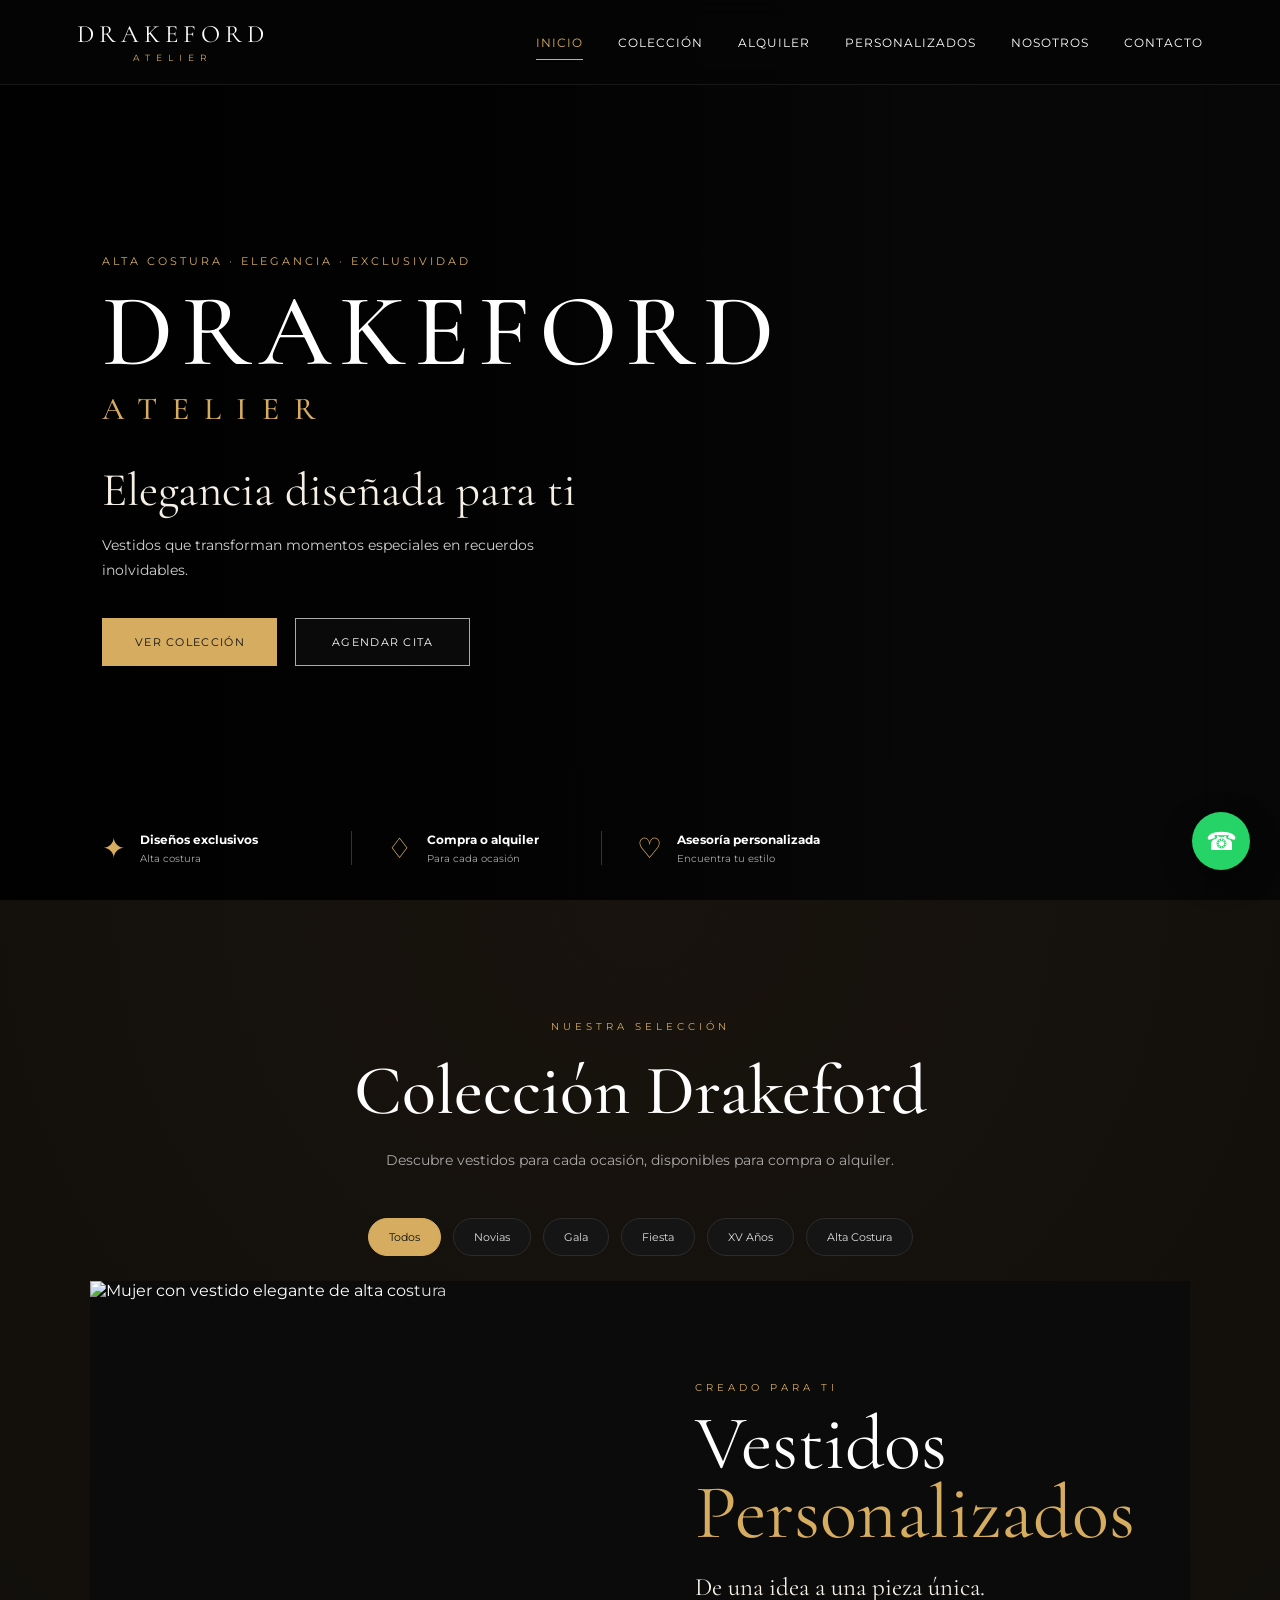
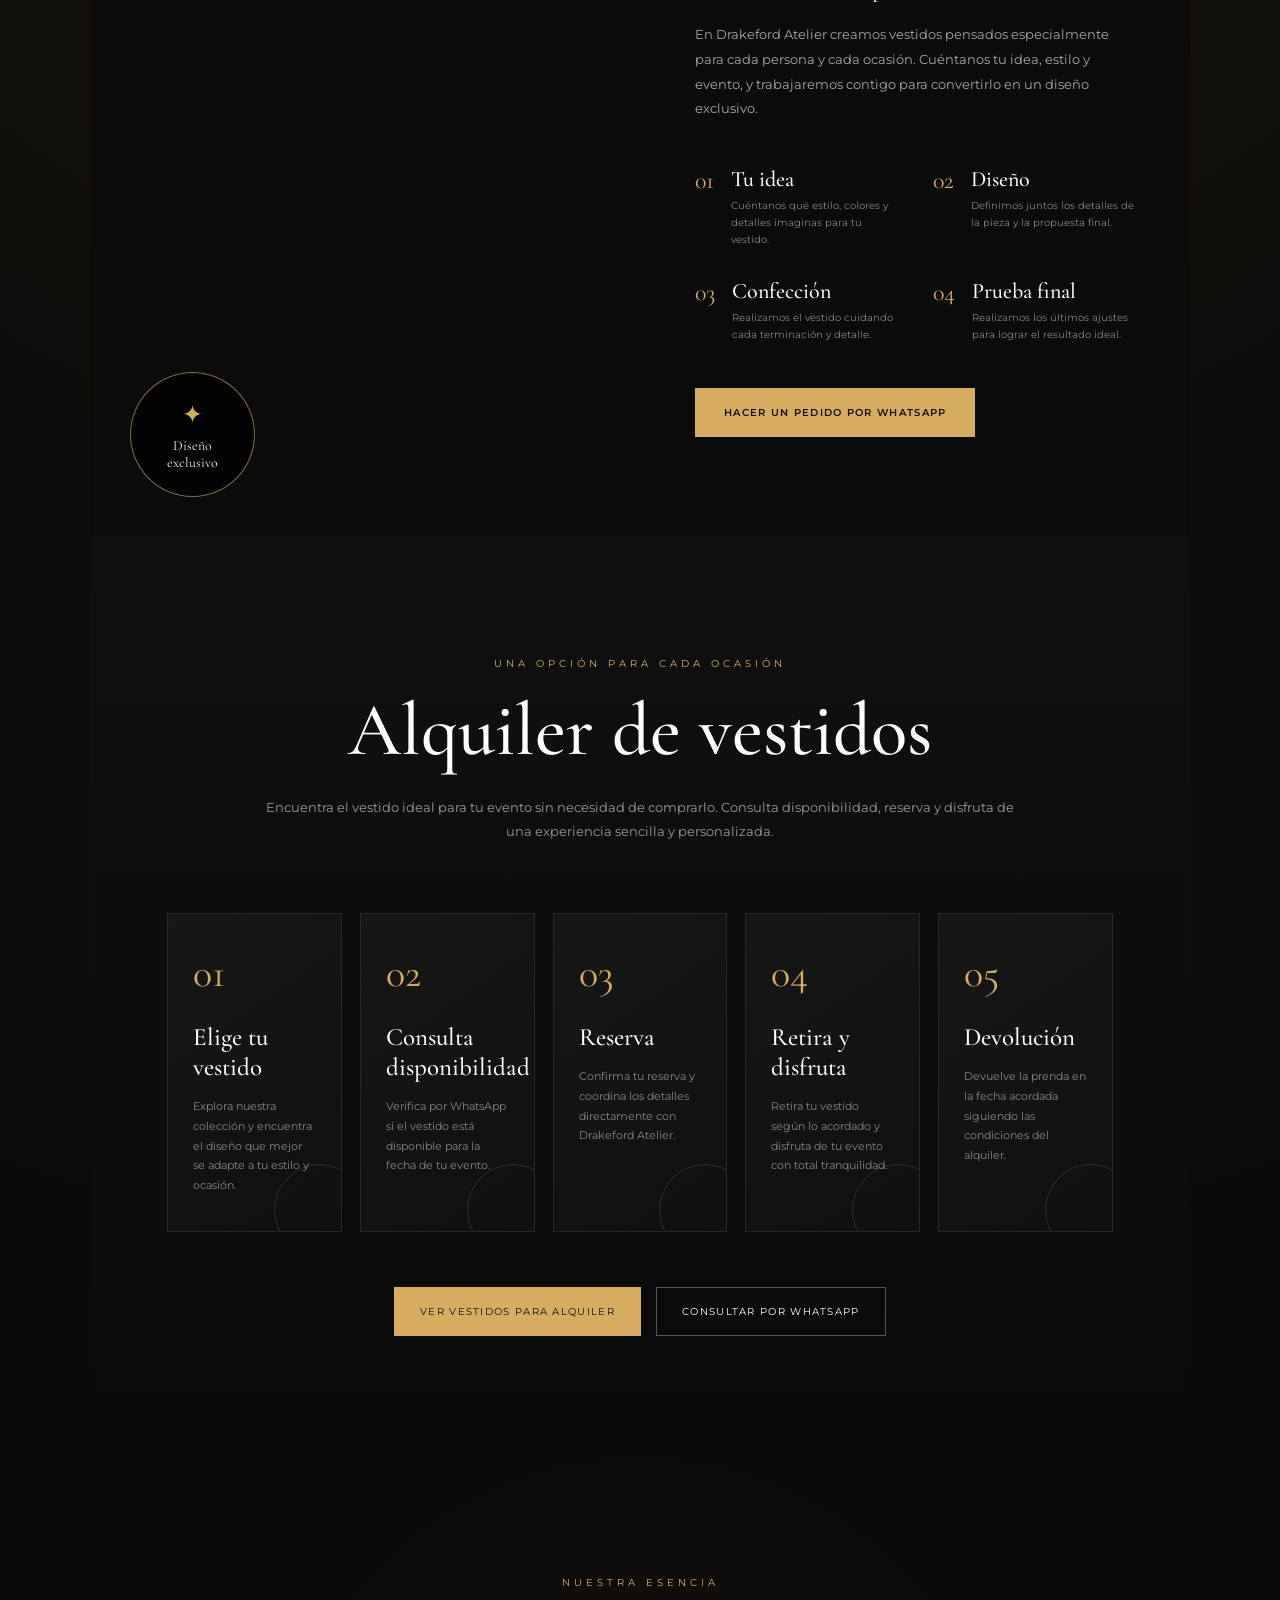
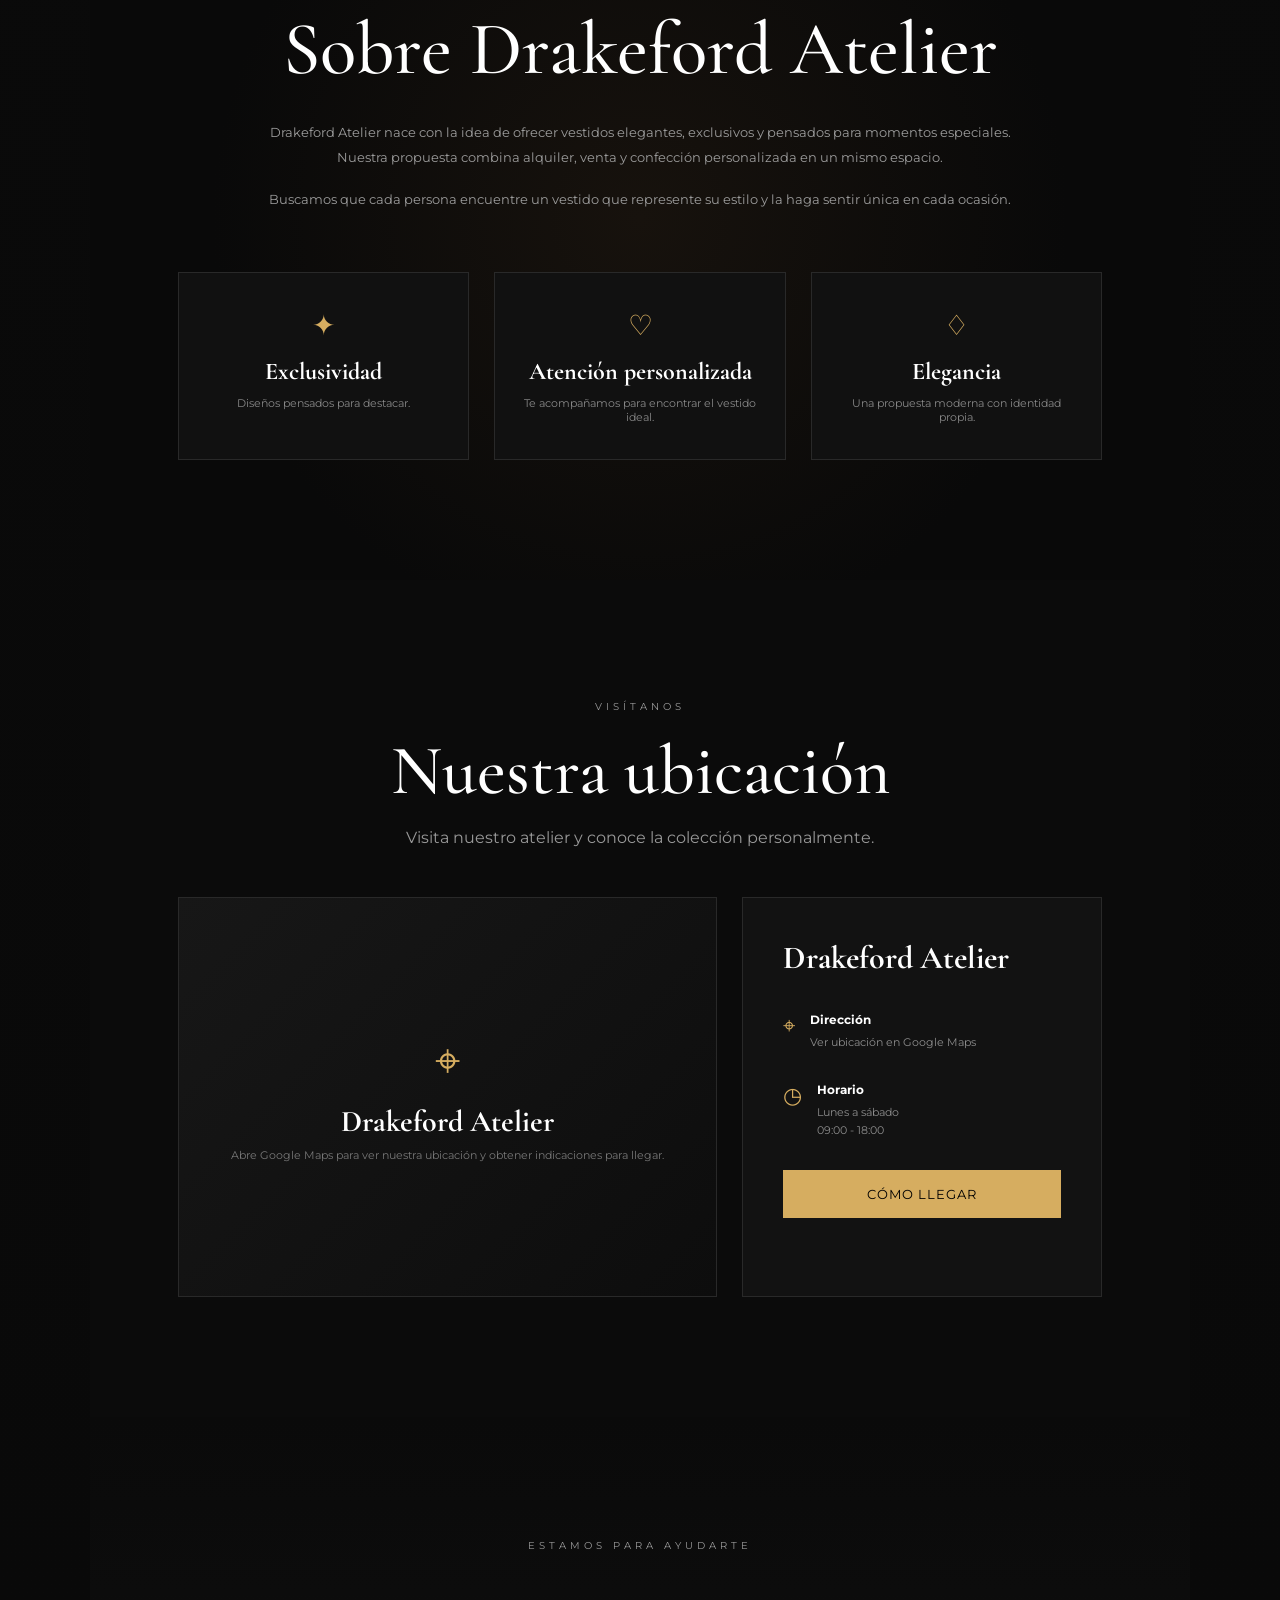
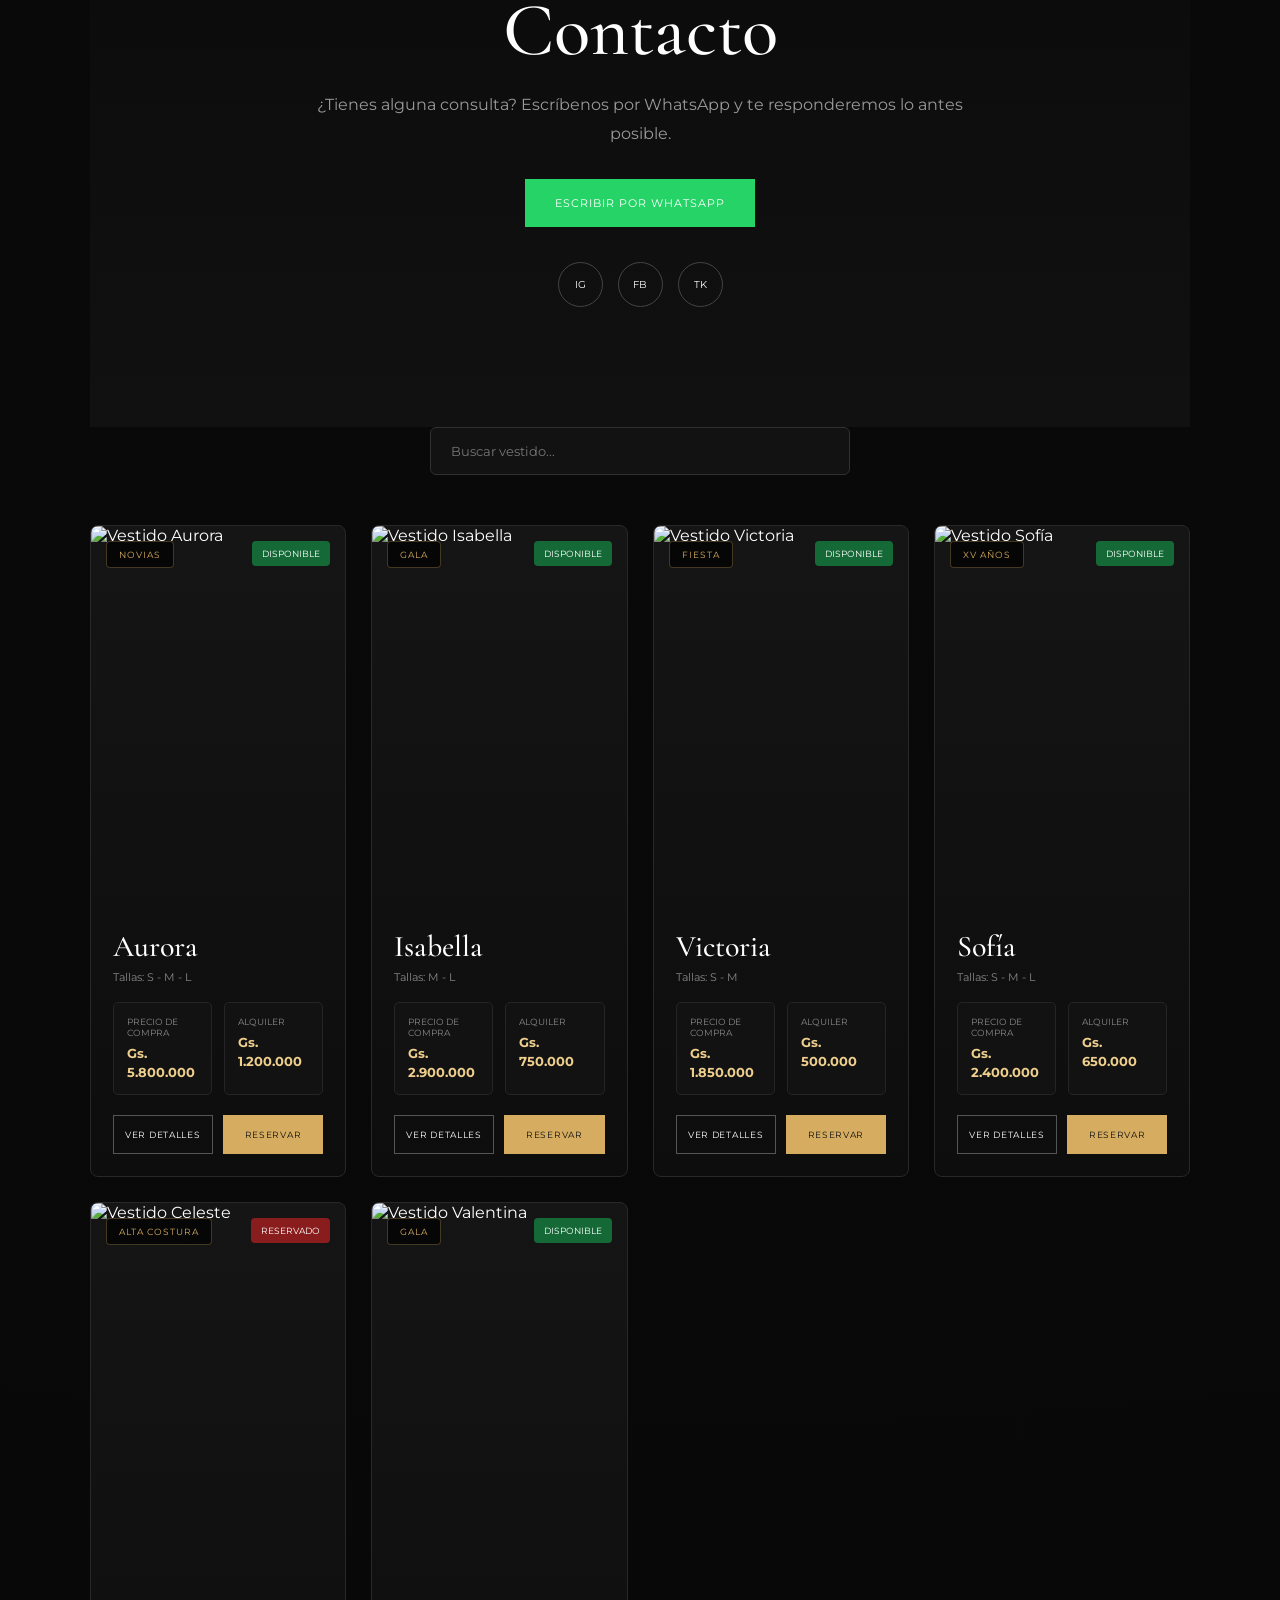
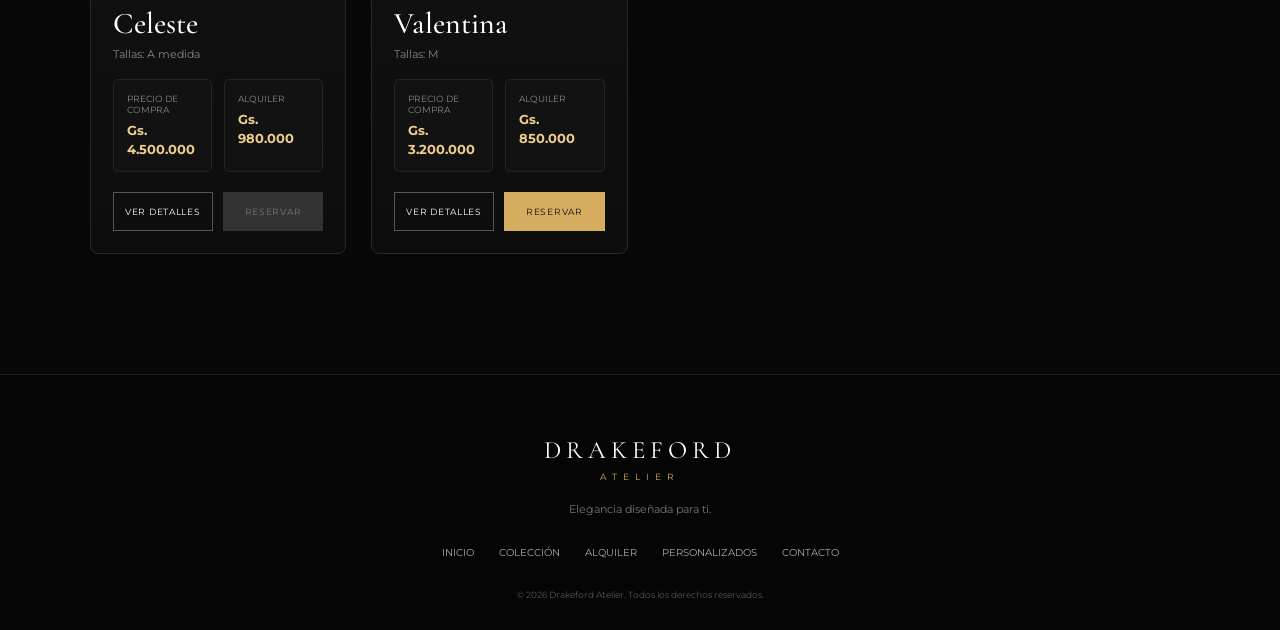
==== commit f7bdfaf5: "actualizacion de ubicacion" ====
--- a/index.html
+++ b/index.html
@@ -492,7 +492,8 @@
                 </h3>
 
                 <p>
-                    Próximamente agregaremos la ubicación exacta.
+                    Abre Google Maps para ver nuestra ubicación
+                    y obtener indicaciones para llegar.
                 </p>
             </div>
 
@@ -513,7 +514,7 @@
                     <strong>Dirección</strong>
 
                     <p id="direccionTienda">
-                        Dirección pendiente
+                    Ver ubicación en Google Maps
                     </p>
                 </div>
 
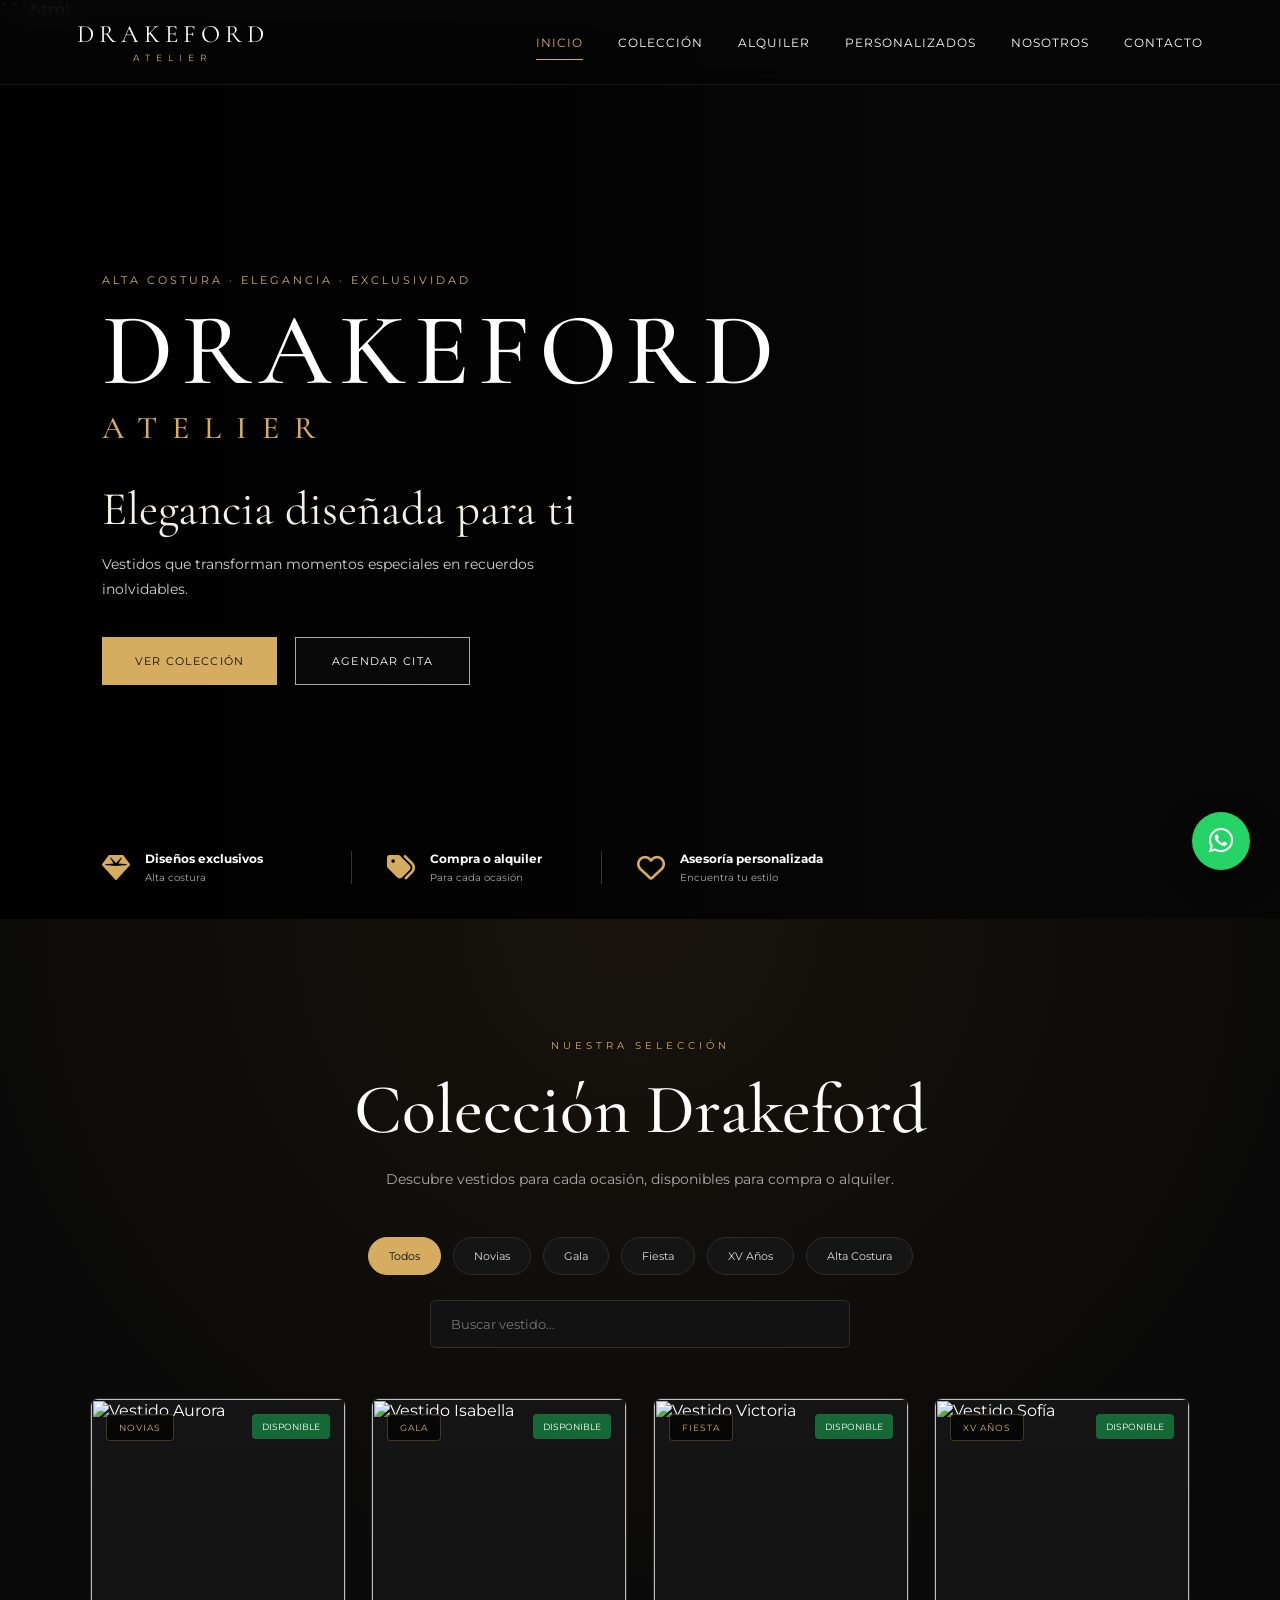
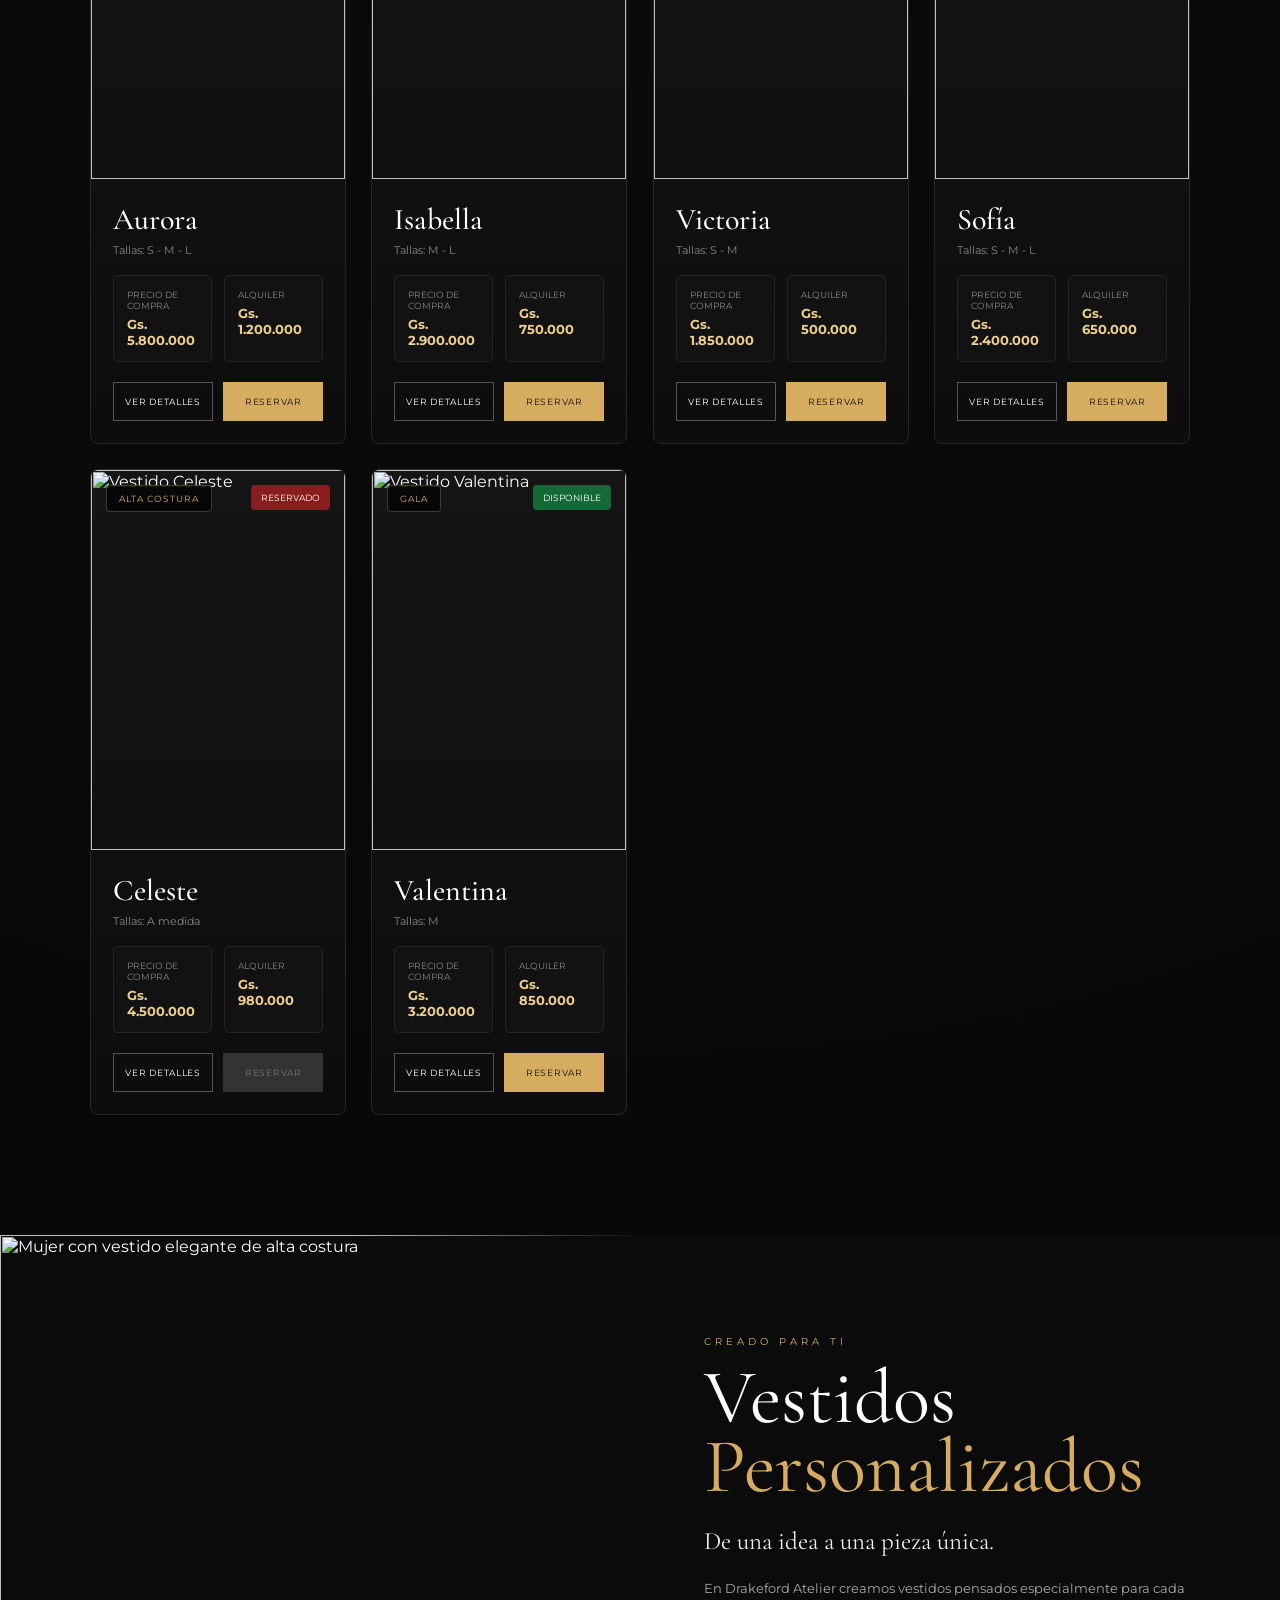
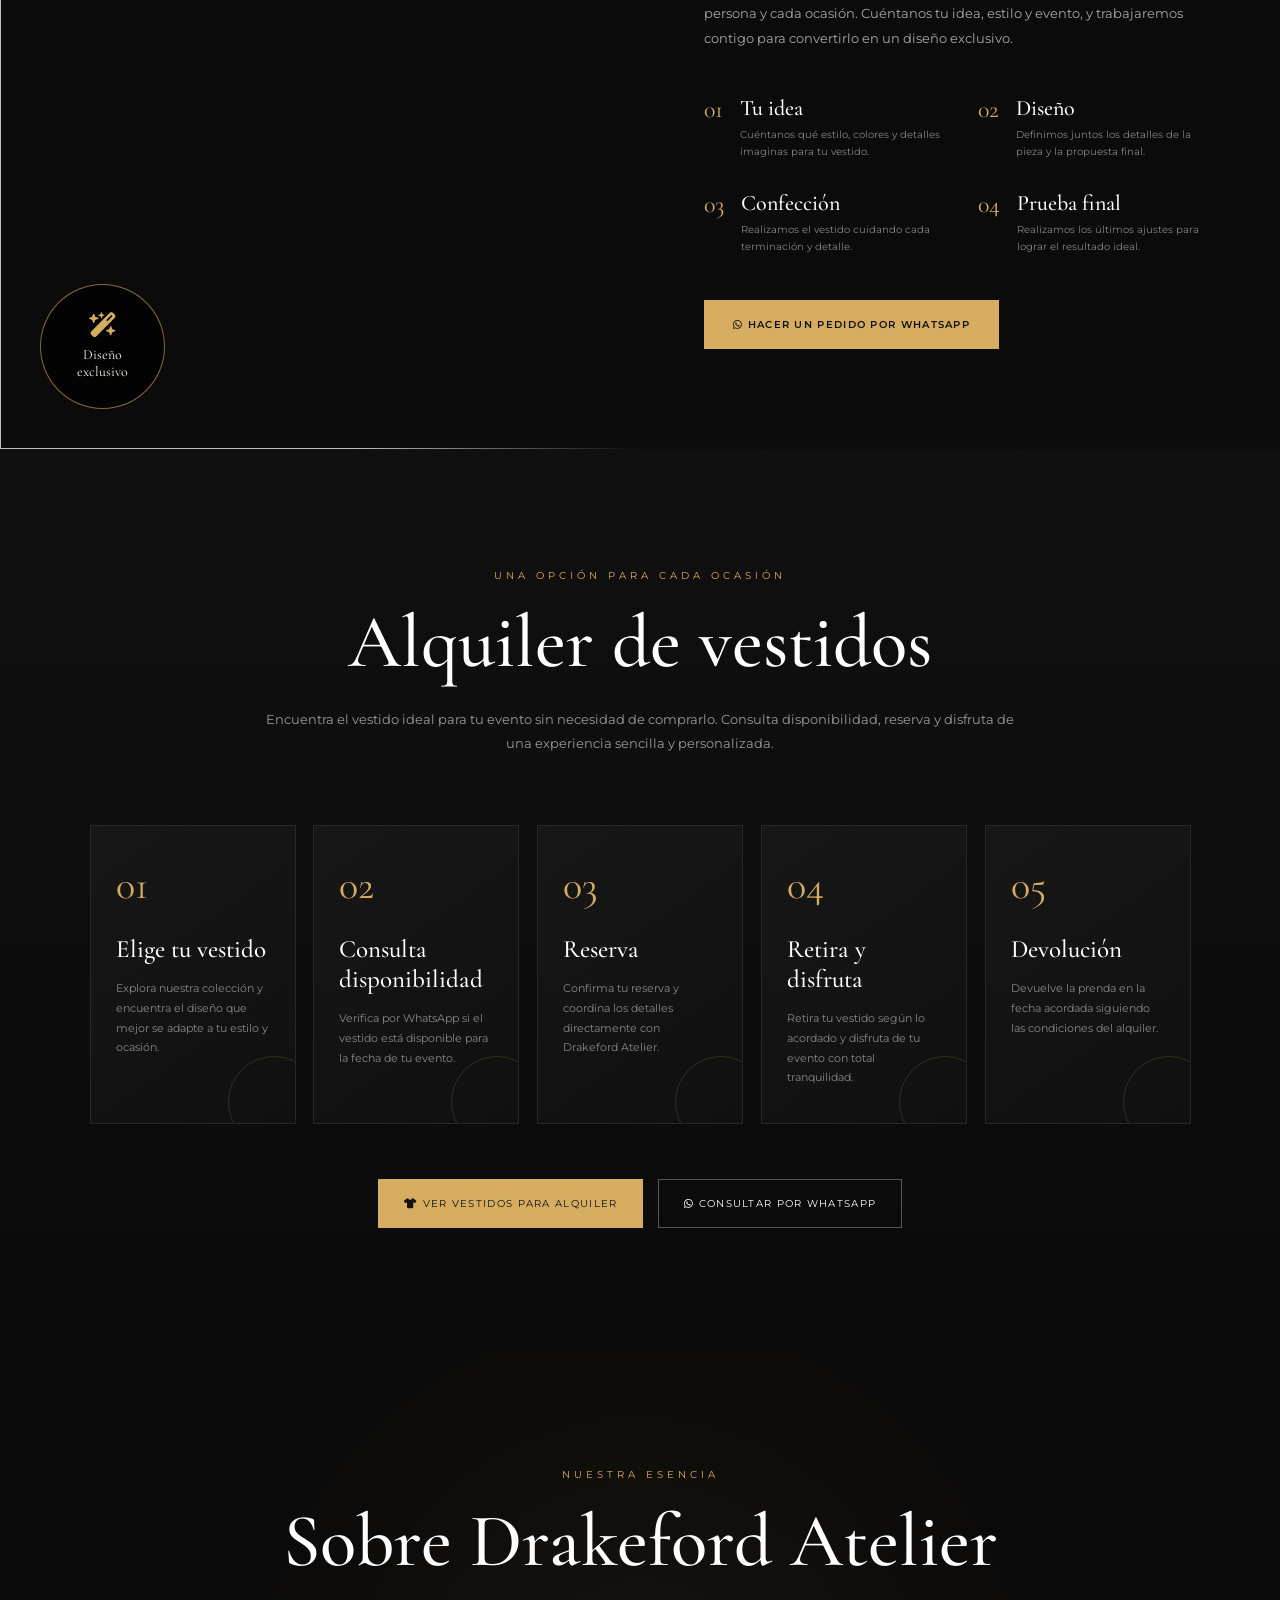
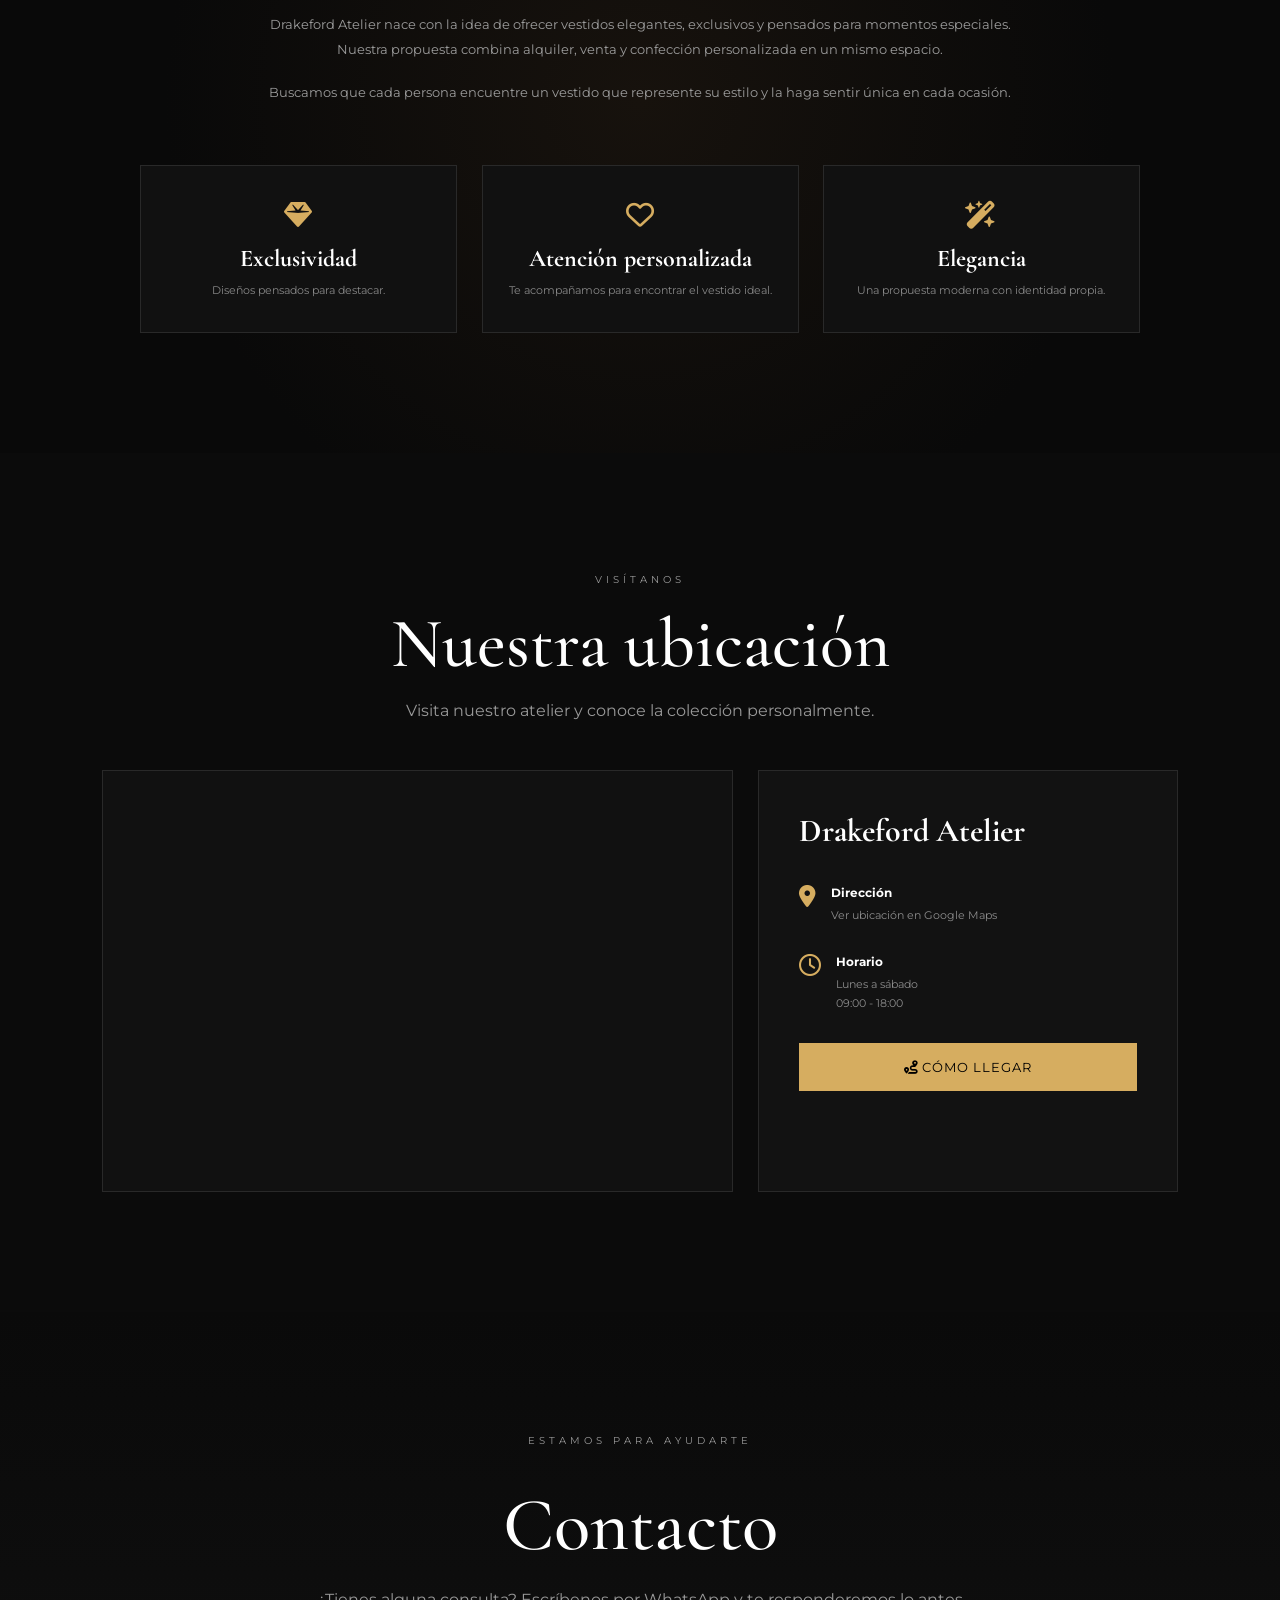
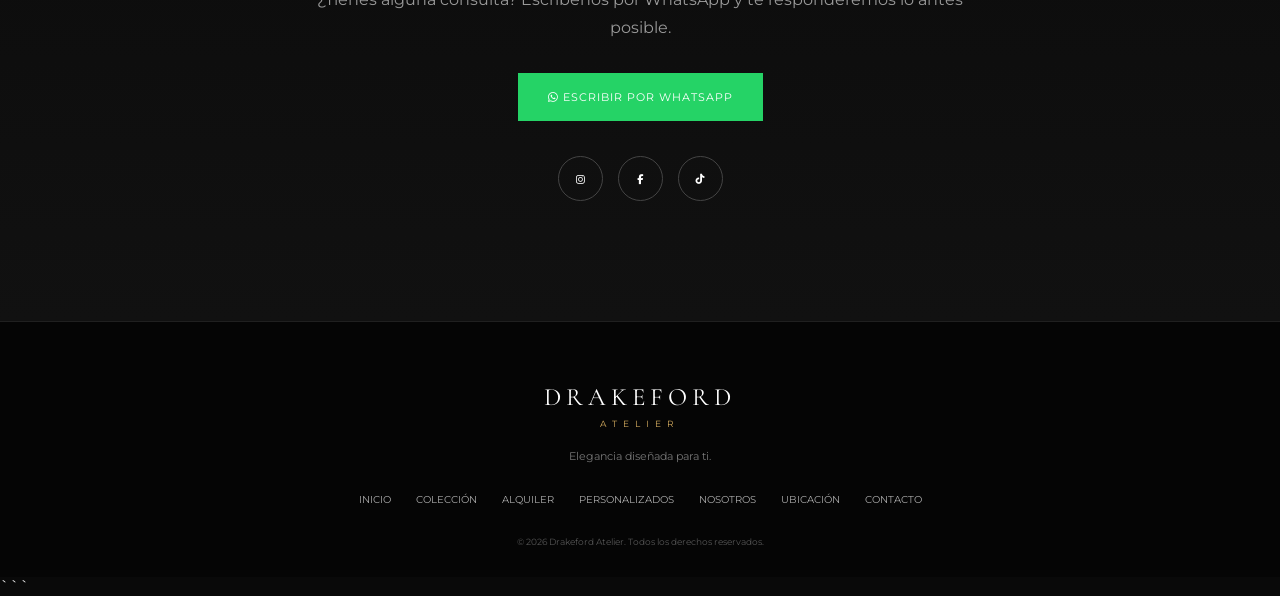
==== commit d5db423a: "mejora de iconos y interactividad" ====
--- a/index.html
+++ b/index.html
@@ -1,50 +1,136 @@
+```html
 <!DOCTYPE html>
 <html lang="es">
+
 <head>
+
     <meta charset="UTF-8">
-    <meta name="viewport" content="width=device-width, initial-scale=1.0">
+
+    <meta
+        name="viewport"
+        content="width=device-width, initial-scale=1.0"
+    >
 
     <title>Drakeford Atelier</title>
 
-    <link rel="preconnect" href="https://fonts.googleapis.com">
-    <link rel="preconnect" href="https://fonts.gstatic.com" crossorigin>
+
+    <!-- GOOGLE FONTS -->
+
+    <link
+        rel="preconnect"
+        href="https://fonts.googleapis.com"
+    >
+
+    <link
+        rel="preconnect"
+        href="https://fonts.gstatic.com"
+        crossorigin
+    >
 
     <link
         href="https://fonts.googleapis.com/css2?family=Cormorant+Garamond:wght@400;500;600;700&family=Montserrat:wght@300;400;500;600&display=swap"
         rel="stylesheet"
     >
 
-    <link rel="stylesheet" href="css/styles.css">
+
+    <!-- FONT AWESOME -->
+
+    <link
+        rel="stylesheet"
+        href="https://cdnjs.cloudflare.com/ajax/libs/font-awesome/6.6.0/css/all.min.css"
+    >
+
+
+    <!-- CSS -->
+
+    <link
+        rel="stylesheet"
+        href="css/styles.css"
+    >
+
 </head>
 
+
 <body>
 
+
+    <!-- =========================
+         HEADER
+    ========================== -->
+
     <header class="header">
+
         <div class="logo">
-            <span class="logo-principal">DRAKEFORD</span>
-            <span class="logo-secundario">ATELIER</span>
+
+            <span class="logo-principal">
+                DRAKEFORD
+            </span>
+
+            <span class="logo-secundario">
+                ATELIER
+            </span>
+
         </div>
 
+
         <nav class="nav">
-            <a href="#inicio" class="activo">Inicio</a>
-            <a href="#coleccion">Colección</a>
-            <a href="#alquiler">Alquiler</a>
-            <a href="#personalizados">Personalizados</a>
-            <a href="#nosotros">Nosotros</a>
-            <a href="#contacto">Contacto</a>
+
+            <a
+                href="#inicio"
+                class="activo"
+            >
+                Inicio
+            </a>
+
+            <a href="#coleccion">
+                Colección
+            </a>
+
+            <a href="#alquiler">
+                Alquiler
+            </a>
+
+            <a href="#personalizados">
+                Personalizados
+            </a>
+
+            <a href="#nosotros">
+                Nosotros
+            </a>
+
+            <a href="#contacto">
+                Contacto
+            </a>
+
         </nav>
 
-        <button class="menu-btn" id="menuBtn">
-            ☰
+
+        <button
+            class="menu-btn"
+            id="menuBtn"
+            aria-label="Abrir menú"
+        >
+            <i class="fa-solid fa-bars"></i>
         </button>
+
     </header>
 
 
+
     <main>
 
-        <section class="hero" id="inicio">
+
+        <!-- =========================
+             HERO
+        ========================== -->
+
+        <section
+            class="hero"
+            id="inicio"
+        >
 
             <div class="hero-overlay"></div>
+
 
             <div class="hero-contenido">
 
@@ -52,25 +138,38 @@
                     Alta costura · Elegancia · Exclusividad
                 </p>
 
+
                 <h1>
+
                     DRAKEFORD
-                    <span>ATELIER</span>
+
+                    <span>
+                        ATELIER
+                    </span>
+
                 </h1>
+
 
                 <h2>
                     Elegancia diseñada para ti
                 </h2>
 
+
                 <p class="hero-descripcion">
                     Vestidos que transforman momentos especiales
                     en recuerdos inolvidables.
                 </p>
 
+
                 <div class="hero-botones">
 
-                    <a href="#coleccion" class="btn btn-dorado">
+                    <a
+                        href="#coleccion"
+                        class="btn btn-dorado"
+                    >
                         Ver colección
                     </a>
+
 
                     <button
                         class="btn btn-transparente"
@@ -84,589 +183,953 @@
             </div>
 
 
+
+            <!-- BENEFICIOS HERO -->
+
             <div class="hero-beneficios">
 
+
                 <div class="beneficio">
-                    <span class="beneficio-icono">✦</span>
+
+                    <span class="beneficio-icono">
+                        <i class="fa-solid fa-gem"></i>
+                    </span>
 
                     <div>
-                        <strong>Diseños exclusivos</strong>
-                        <p>Alta costura</p>
+
+                        <strong>
+                            Diseños exclusivos
+                        </strong>
+
+                        <p>
+                            Alta costura
+                        </p>
+
                     </div>
+
                 </div>
 
+
+
                 <div class="beneficio">
-                    <span class="beneficio-icono">♢</span>
+
+                    <span class="beneficio-icono">
+                        <i class="fa-solid fa-tags"></i>
+                    </span>
 
                     <div>
-                        <strong>Compra o alquiler</strong>
-                        <p>Para cada ocasión</p>
+
+                        <strong>
+                            Compra o alquiler
+                        </strong>
+
+                        <p>
+                            Para cada ocasión
+                        </p>
+
                     </div>
+
                 </div>
 
+
+
                 <div class="beneficio">
-                    <span class="beneficio-icono">♡</span>
+
+                    <span class="beneficio-icono">
+                        <i class="fa-regular fa-heart"></i>
+                    </span>
 
                     <div>
-                        <strong>Asesoría personalizada</strong>
-                        <p>Encuentra tu estilo</p>
+
+                        <strong>
+                            Asesoría personalizada
+                        </strong>
+
+                        <p>
+                            Encuentra tu estilo
+                        </p>
+
                     </div>
+
                 </div>
 
+
             </div>
 
         </section>
 
 
-        <section class="coleccion" id="coleccion">
-
-    <div class="coleccion-encabezado">
-        <p class="seccion-etiqueta">
-            Nuestra selección
+
+        <!-- =========================
+             COLECCIÓN
+        ========================== -->
+
+        <section
+            class="coleccion"
+            id="coleccion"
+        >
+
+
+            <div class="coleccion-encabezado">
+
+                <p class="seccion-etiqueta">
+                    Nuestra selección
+                </p>
+
+
+                <h2>
+                    Colección Drakeford
+                </h2>
+
+
+                <p class="coleccion-descripcion">
+                    Descubre vestidos para cada ocasión,
+                    disponibles para compra o alquiler.
+                </p>
+
+            </div>
+
+
+
+            <!-- FILTROS -->
+
+            <div class="filtros">
+
+                <button
+                    class="filtro activo"
+                    data-categoria="Todos"
+                >
+                    Todos
+                </button>
+
+
+                <button
+                    class="filtro"
+                    data-categoria="Novias"
+                >
+                    Novias
+                </button>
+
+
+                <button
+                    class="filtro"
+                    data-categoria="Gala"
+                >
+                    Gala
+                </button>
+
+
+                <button
+                    class="filtro"
+                    data-categoria="Fiesta"
+                >
+                    Fiesta
+                </button>
+
+
+                <button
+                    class="filtro"
+                    data-categoria="XV Años"
+                >
+                    XV Años
+                </button>
+
+
+                <button
+                    class="filtro"
+                    data-categoria="Alta Costura"
+                >
+                    Alta Costura
+                </button>
+
+            </div>
+
+
+
+            <!-- BUSCADOR -->
+
+            <div class="buscador-contenedor">
+
+                <input
+                    type="text"
+                    id="buscadorVestidos"
+                    placeholder="Buscar vestido..."
+                >
+
+            </div>
+
+
+
+            <!-- TARJETAS GENERADAS POR JS -->
+
+            <div
+                class="vestidos-grid"
+                id="vestidosGrid"
+            >
+            </div>
+
+
+        </section>
+
+
+
+        <!-- =========================
+             PERSONALIZADOS
+        ========================== -->
+
+        <section
+            class="personalizados"
+            id="personalizados"
+        >
+
+
+            <div class="personalizados-imagen">
+
+                <img
+                    src="https://images.pexels.com/photos/33209735/pexels-photo-33209735/free-photo-of-elegant-woman-in-black-evening-gown.jpeg?auto=compress&dpr=1&h=750&w=1260"
+                    alt="Mujer con vestido elegante de alta costura"
+                >
+
+
+                <div
+                    class="personalizados-imagen-overlay"
+                >
+                </div>
+
+
+                <div class="personalizados-sello">
+
+                    <span>
+                        <i class="fa-solid fa-wand-magic-sparkles"></i>
+                    </span>
+
+                    <p>
+                        Diseño exclusivo
+                    </p>
+
+                </div>
+
+            </div>
+
+
+
+            <div class="personalizados-contenido">
+
+                <p class="seccion-etiqueta">
+                    Creado para ti
+                </p>
+
+
+                <h2>
+
+                    Vestidos
+
+                    <span>
+                        Personalizados
+                    </span>
+
+                </h2>
+
+
+                <p class="personalizados-subtitulo">
+                    De una idea a una pieza única.
+                </p>
+
+
+                <p class="personalizados-texto">
+                    En Drakeford Atelier creamos vestidos
+                    pensados especialmente para cada persona
+                    y cada ocasión. Cuéntanos tu idea, estilo
+                    y evento, y trabajaremos contigo para
+                    convertirlo en un diseño exclusivo.
+                </p>
+
+
+
+                <div class="personalizados-servicios">
+
+
+                    <div class="servicio-personalizado">
+
+                        <span>
+                            01
+                        </span>
+
+                        <div>
+
+                            <h3>
+                                Tu idea
+                            </h3>
+
+                            <p>
+                                Cuéntanos qué estilo, colores
+                                y detalles imaginas para tu vestido.
+                            </p>
+
+                        </div>
+
+                    </div>
+
+
+
+                    <div class="servicio-personalizado">
+
+                        <span>
+                            02
+                        </span>
+
+                        <div>
+
+                            <h3>
+                                Diseño
+                            </h3>
+
+                            <p>
+                                Definimos juntos los detalles
+                                de la pieza y la propuesta final.
+                            </p>
+
+                        </div>
+
+                    </div>
+
+
+
+                    <div class="servicio-personalizado">
+
+                        <span>
+                            03
+                        </span>
+
+                        <div>
+
+                            <h3>
+                                Confección
+                            </h3>
+
+                            <p>
+                                Realizamos el vestido cuidando
+                                cada terminación y detalle.
+                            </p>
+
+                        </div>
+
+                    </div>
+
+
+
+                    <div class="servicio-personalizado">
+
+                        <span>
+                            04
+                        </span>
+
+                        <div>
+
+                            <h3>
+                                Prueba final
+                            </h3>
+
+                            <p>
+                                Realizamos los últimos ajustes
+                                para lograr el resultado ideal.
+                            </p>
+
+                        </div>
+
+                    </div>
+
+
+                </div>
+
+
+
+                <button
+                    class="btn-pedido-personalizado"
+                    id="btnPedidoPersonalizado"
+                >
+
+                    <i class="fa-brands fa-whatsapp"></i>
+
+                    Hacer un pedido por WhatsApp
+
+                </button>
+
+            </div>
+
+
+        </section>
+
+
+
+        <!-- =========================
+             ALQUILER
+        ========================== -->
+
+        <section
+            class="alquiler"
+            id="alquiler"
+        >
+
+
+            <div class="alquiler-encabezado">
+
+                <p class="seccion-etiqueta">
+                    Una opción para cada ocasión
+                </p>
+
+
+                <h2>
+                    Alquiler de vestidos
+                </h2>
+
+
+                <p>
+                    Encuentra el vestido ideal para tu evento
+                    sin necesidad de comprarlo. Consulta
+                    disponibilidad, reserva y disfruta de una
+                    experiencia sencilla y personalizada.
+                </p>
+
+            </div>
+
+
+
+            <div class="alquiler-pasos">
+
+
+                <article class="paso-alquiler">
+
+                    <span class="paso-numero">
+                        01
+                    </span>
+
+                    <h3>
+                        Elige tu vestido
+                    </h3>
+
+                    <p>
+                        Explora nuestra colección y encuentra
+                        el diseño que mejor se adapte a tu estilo
+                        y ocasión.
+                    </p>
+
+                </article>
+
+
+
+                <article class="paso-alquiler">
+
+                    <span class="paso-numero">
+                        02
+                    </span>
+
+                    <h3>
+                        Consulta disponibilidad
+                    </h3>
+
+                    <p>
+                        Verifica por WhatsApp si el vestido
+                        está disponible para la fecha de tu evento.
+                    </p>
+
+                </article>
+
+
+
+                <article class="paso-alquiler">
+
+                    <span class="paso-numero">
+                        03
+                    </span>
+
+                    <h3>
+                        Reserva
+                    </h3>
+
+                    <p>
+                        Confirma tu reserva y coordina los detalles
+                        directamente con Drakeford Atelier.
+                    </p>
+
+                </article>
+
+
+
+                <article class="paso-alquiler">
+
+                    <span class="paso-numero">
+                        04
+                    </span>
+
+                    <h3>
+                        Retira y disfruta
+                    </h3>
+
+                    <p>
+                        Retira tu vestido según lo acordado
+                        y disfruta de tu evento con total tranquilidad.
+                    </p>
+
+                </article>
+
+
+
+                <article class="paso-alquiler">
+
+                    <span class="paso-numero">
+                        05
+                    </span>
+
+                    <h3>
+                        Devolución
+                    </h3>
+
+                    <p>
+                        Devuelve la prenda en la fecha acordada
+                        siguiendo las condiciones del alquiler.
+                    </p>
+
+                </article>
+
+
+            </div>
+
+
+
+            <div class="alquiler-acciones">
+
+                <button
+                    class="btn-alquiler"
+                    id="btnVerAlquiler"
+                >
+
+                    <i class="fa-solid fa-shirt"></i>
+
+                    Ver vestidos para alquiler
+
+                </button>
+
+
+                <button
+                    class="btn-alquiler-secundario"
+                    id="btnConsultarAlquiler"
+                >
+
+                    <i class="fa-brands fa-whatsapp"></i>
+
+                    Consultar por WhatsApp
+
+                </button>
+
+            </div>
+
+
+        </section>
+
+
+
+        <!-- =========================
+             NOSOTROS
+        ========================== -->
+
+        <section
+            class="nosotros"
+            id="nosotros"
+        >
+
+
+            <div class="nosotros-contenido">
+
+                <p class="seccion-etiqueta">
+                    Nuestra esencia
+                </p>
+
+
+                <h2>
+                    Sobre Drakeford Atelier
+                </h2>
+
+
+                <p class="nosotros-texto">
+                    Drakeford Atelier nace con la idea de ofrecer
+                    vestidos elegantes, exclusivos y pensados
+                    para momentos especiales.
+                    Nuestra propuesta combina alquiler,
+                    venta y confección personalizada
+                    en un mismo espacio.
+                </p>
+
+
+                <p class="nosotros-texto">
+                    Buscamos que cada persona encuentre
+                    un vestido que represente su estilo
+                    y la haga sentir única en cada ocasión.
+                </p>
+
+
+
+                <div class="nosotros-valores">
+
+
+                    <div class="valor">
+
+                        <span>
+                            <i class="fa-solid fa-gem"></i>
+                        </span>
+
+                        <h3>
+                            Exclusividad
+                        </h3>
+
+                        <p>
+                            Diseños pensados para destacar.
+                        </p>
+
+                    </div>
+
+
+
+                    <div class="valor">
+
+                        <span>
+                            <i class="fa-regular fa-heart"></i>
+                        </span>
+
+                        <h3>
+                            Atención personalizada
+                        </h3>
+
+                        <p>
+                            Te acompañamos para encontrar
+                            el vestido ideal.
+                        </p>
+
+                    </div>
+
+
+
+                    <div class="valor">
+
+                        <span>
+                            <i class="fa-solid fa-wand-magic-sparkles"></i>
+                        </span>
+
+                        <h3>
+                            Elegancia
+                        </h3>
+
+                        <p>
+                            Una propuesta moderna
+                            con identidad propia.
+                        </p>
+
+                    </div>
+
+
+                </div>
+
+            </div>
+
+
+        </section>
+
+
+
+        <!-- =========================
+             UBICACIÓN
+        ========================== -->
+
+        <section
+            class="ubicacion"
+            id="ubicacion"
+        >
+
+
+            <div class="ubicacion-encabezado">
+
+                <p class="seccion-etiqueta">
+                    Visítanos
+                </p>
+
+
+                <h2>
+                    Nuestra ubicación
+                </h2>
+
+
+                <p>
+                    Visita nuestro atelier y conoce
+                    la colección personalmente.
+                </p>
+
+            </div>
+
+
+
+            <div class="ubicacion-contenido">
+
+
+                <!-- MAPA -->
+
+                <div class="mapa-real">
+
+                    <iframe
+                        src="https://www.google.com/maps/embed?pb=!1m18!1m12!1m3!1d3604.8773457162947!2d-55.7062308!3d-25.375426899999994!2m3!1f0!2f0!3f0!3m2!1i1024!2i768!4f13.1!3m3!1m2!1s0x945f43029e143e63%3A0xb358a14446efb0ee!2sDrakeford%20Atelier!5e0!3m2!1ses!2spy!4v1791227727015!5m2!1ses!2spy"
+                        width="600"
+                        height="450"
+                        style="border:0;"
+                        allowfullscreen=""
+                        loading="lazy"
+                        referrerpolicy="strict-origin-when-cross-origin"
+                        title="Ubicación de Drakeford Atelier"
+                    >
+                    </iframe>
+
+                </div>
+
+
+
+                <!-- INFORMACIÓN -->
+
+                <div class="ubicacion-info">
+
+                    <h3>
+                        Drakeford Atelier
+                    </h3>
+
+
+
+                    <div class="dato-ubicacion">
+
+                        <span>
+                            <i class="fa-solid fa-location-dot"></i>
+                        </span>
+
+                        <div>
+
+                            <strong>
+                                Dirección
+                            </strong>
+
+                            <p id="direccionTienda">
+                                Ver ubicación en Google Maps
+                            </p>
+
+                        </div>
+
+                    </div>
+
+
+
+                    <div class="dato-ubicacion">
+
+                        <span>
+                            <i class="fa-regular fa-clock"></i>
+                        </span>
+
+                        <div>
+
+                            <strong>
+                                Horario
+                            </strong>
+
+                            <p>
+                                Lunes a sábado
+                                <br>
+                                09:00 - 18:00
+                            </p>
+
+                        </div>
+
+                    </div>
+
+
+
+                    <button
+                        class="btn-como-llegar"
+                        id="btnComoLlegar"
+                    >
+
+                        <i class="fa-solid fa-route"></i>
+
+                        Cómo llegar
+
+                    </button>
+
+                </div>
+
+
+            </div>
+
+
+        </section>
+
+
+
+        <!-- =========================
+             CONTACTO
+        ========================== -->
+
+        <section
+            class="contacto"
+            id="contacto"
+        >
+
+
+            <div class="contacto-contenido">
+
+                <p class="seccion-etiqueta">
+                    Estamos para ayudarte
+                </p>
+
+
+                <h2>
+                    Contacto
+                </h2>
+
+
+                <p>
+                    ¿Tienes alguna consulta?
+                    Escríbenos por WhatsApp
+                    y te responderemos lo antes posible.
+                </p>
+
+
+
+                <button
+                    class="btn-contacto-whatsapp"
+                    id="btnContactoWhatsapp"
+                >
+
+                    <i class="fa-brands fa-whatsapp"></i>
+
+                    Escribir por WhatsApp
+
+                </button>
+
+
+
+                <!-- REDES SOCIALES -->
+
+                <div class="redes">
+
+                    <a
+                        href="#"
+                        target="_blank"
+                        rel="noopener noreferrer"
+                        aria-label="Instagram"
+                    >
+                        <i class="fa-brands fa-instagram"></i>
+                    </a>
+
+
+                    <a
+                        href="#"
+                        target="_blank"
+                        rel="noopener noreferrer"
+                        aria-label="Facebook"
+                    >
+                        <i class="fa-brands fa-facebook-f"></i>
+                    </a>
+
+
+                    <a
+                        href="#"
+                        target="_blank"
+                        rel="noopener noreferrer"
+                        aria-label="TikTok"
+                    >
+                        <i class="fa-brands fa-tiktok"></i>
+                    </a>
+
+                </div>
+
+
+            </div>
+
+
+        </section>
+
+
+    </main>
+
+
+
+    <!-- =========================
+         FOOTER
+    ========================== -->
+
+    <footer class="footer">
+
+
+        <div class="footer-logo">
+
+            <span class="logo-principal">
+                DRAKEFORD
+            </span>
+
+            <span class="logo-secundario">
+                ATELIER
+            </span>
+
+        </div>
+
+
+
+        <p>
+            Elegancia diseñada para ti.
         </p>
 
-        <h2>
-            Colección Drakeford
-        </h2>
-
-        <p class="coleccion-descripcion">
-            Descubre vestidos para cada ocasión, disponibles
-            para compra o alquiler.
+
+
+        <div class="footer-links">
+
+            <a href="#inicio">
+                Inicio
+            </a>
+
+            <a href="#coleccion">
+                Colección
+            </a>
+
+            <a href="#alquiler">
+                Alquiler
+            </a>
+
+            <a href="#personalizados">
+                Personalizados
+            </a>
+
+            <a href="#nosotros">
+                Nosotros
+            </a>
+
+            <a href="#ubicacion">
+                Ubicación
+            </a>
+
+            <a href="#contacto">
+                Contacto
+            </a>
+
+        </div>
+
+
+
+        <p class="copyright">
+            © 2026 Drakeford Atelier.
+            Todos los derechos reservados.
         </p>
-    </div>
-
-
-    <div class="filtros">
-
-        <button class="filtro activo" data-categoria="Todos">
-            Todos
-        </button>
-
-        <button class="filtro" data-categoria="Novias">
-            Novias
-        </button>
-
-        <button class="filtro" data-categoria="Gala">
-            Gala
-        </button>
-
-        <button class="filtro" data-categoria="Fiesta">
-            Fiesta
-        </button>
-
-        <button class="filtro" data-categoria="XV Años">
-            XV Años
-        </button>
-
-        <button class="filtro" data-categoria="Alta Costura">
-            Alta Costura
-        </button>
-
-    </div>
-
-    <section class="personalizados" id="personalizados">
-
-    <div class="personalizados-imagen">
-
-        <img
-            src="https://images.pexels.com/photos/33209735/pexels-photo-33209735/free-photo-of-elegant-woman-in-black-evening-gown.jpeg?auto=compress&dpr=1&h=750&w=1260"
-            alt="Mujer con vestido elegante de alta costura"
-        >
-
-
-        <div class="personalizados-imagen-overlay"></div>
-
-        <div class="personalizados-sello">
-            <span>✦</span>
-            <p>Diseño exclusivo</p>
-        </div>
-
-    </div>
-
-
-    <div class="personalizados-contenido">
-
-        <p class="seccion-etiqueta">
-            Creado para ti
-        </p>
-
-        <h2>
-            Vestidos
-            <span>Personalizados</span>
-        </h2>
-
-        <p class="personalizados-subtitulo">
-            De una idea a una pieza única.
-        </p>
-
-
-        <p class="personalizados-texto">
-            En Drakeford Atelier creamos vestidos pensados
-            especialmente para cada persona y cada ocasión.
-            Cuéntanos tu idea, estilo y evento, y trabajaremos
-            contigo para convertirlo en un diseño exclusivo.
-        </p>
-
-
-        <div class="personalizados-servicios">
-
-            <div class="servicio-personalizado">
-                <span>01</span>
-
-                <div>
-                    <h3>Tu idea</h3>
-
-                    <p>
-                        Cuéntanos qué estilo, colores y detalles
-                        imaginas para tu vestido.
-                    </p>
-                </div>
-            </div>
-
-
-            <div class="servicio-personalizado">
-                <span>02</span>
-
-                <div>
-                    <h3>Diseño</h3>
-
-                    <p>
-                        Definimos juntos los detalles de la pieza
-                        y la propuesta final.
-                    </p>
-                </div>
-            </div>
-
-
-            <div class="servicio-personalizado">
-                <span>03</span>
-
-                <div>
-                    <h3>Confección</h3>
-
-                    <p>
-                        Realizamos el vestido cuidando cada
-                        terminación y detalle.
-                    </p>
-                </div>
-            </div>
-
-
-            <div class="servicio-personalizado">
-                <span>04</span>
-
-                <div>
-                    <h3>Prueba final</h3>
-
-                    <p>
-                        Realizamos los últimos ajustes para lograr
-                        el resultado ideal.
-                    </p>
-                </div>
-            </div>
-
-        </div>
-
-
-        <button
-            class="btn-pedido-personalizado"
-            id="btnPedidoPersonalizado"
-        >
-            Hacer un pedido por WhatsApp
-        </button>
-
-    </div>
-
-</section>
-
-<section class="alquiler" id="alquiler">
-
-    <div class="alquiler-encabezado">
-
-        <p class="seccion-etiqueta">
-            Una opción para cada ocasión
-        </p>
-
-        <h2>
-            Alquiler de vestidos
-        </h2>
-
-        <p>
-            Encuentra el vestido ideal para tu evento sin necesidad
-            de comprarlo. Consulta disponibilidad, reserva y disfruta
-            de una experiencia sencilla y personalizada.
-        </p>
-
-    </div>
-
-
-    <div class="alquiler-pasos">
-
-        <article class="paso-alquiler">
-
-            <span class="paso-numero">01</span>
-
-            <h3>
-                Elige tu vestido
-            </h3>
-
-            <p>
-                Explora nuestra colección y encuentra el diseño
-                que mejor se adapte a tu estilo y ocasión.
-            </p>
-
-        </article>
-
-
-        <article class="paso-alquiler">
-
-            <span class="paso-numero">02</span>
-
-            <h3>
-                Consulta disponibilidad
-            </h3>
-
-            <p>
-                Verifica por WhatsApp si el vestido está disponible
-                para la fecha de tu evento.
-            </p>
-
-        </article>
-
-
-        <article class="paso-alquiler">
-
-            <span class="paso-numero">03</span>
-
-            <h3>
-                Reserva
-            </h3>
-
-            <p>
-                Confirma tu reserva y coordina los detalles
-                directamente con Drakeford Atelier.
-            </p>
-
-        </article>
-
-
-        <article class="paso-alquiler">
-
-            <span class="paso-numero">04</span>
-
-            <h3>
-                Retira y disfruta
-            </h3>
-
-            <p>
-                Retira tu vestido según lo acordado y disfruta
-                de tu evento con total tranquilidad.
-            </p>
-
-        </article>
-
-
-        <article class="paso-alquiler">
-
-            <span class="paso-numero">05</span>
-
-            <h3>
-                Devolución
-            </h3>
-
-            <p>
-                Devuelve la prenda en la fecha acordada
-                siguiendo las condiciones del alquiler.
-            </p>
-
-        </article>
-
-    </div>
-
-
-    <div class="alquiler-acciones">
-
-        <button
-            class="btn-alquiler"
-            id="btnVerAlquiler"
-        >
-            Ver vestidos para alquiler
-        </button>
-
-        <button
-            class="btn-alquiler-secundario"
-            id="btnConsultarAlquiler"
-        >
-            Consultar por WhatsApp
-        </button>
-
-    </div>
-
-</section>
-
-<section class="nosotros" id="nosotros">
-
-    <div class="nosotros-contenido">
-
-        <p class="seccion-etiqueta">
-            Nuestra esencia
-        </p>
-
-        <h2>
-            Sobre Drakeford Atelier
-        </h2>
-
-        <p class="nosotros-texto">
-            Drakeford Atelier nace con la idea de ofrecer vestidos
-            elegantes, exclusivos y pensados para momentos especiales.
-            Nuestra propuesta combina alquiler, venta y confección
-            personalizada en un mismo espacio.
-        </p>
-
-        <p class="nosotros-texto">
-            Buscamos que cada persona encuentre un vestido que represente
-            su estilo y la haga sentir única en cada ocasión.
-        </p>
-
-
-        <div class="nosotros-valores">
-
-            <div class="valor">
-                <span>✦</span>
-                <h3>Exclusividad</h3>
-                <p>
-                    Diseños pensados para destacar.
-                </p>
-            </div>
-
-            <div class="valor">
-                <span>♡</span>
-                <h3>Atención personalizada</h3>
-                <p>
-                    Te acompañamos para encontrar el vestido ideal.
-                </p>
-            </div>
-
-            <div class="valor">
-                <span>♢</span>
-                <h3>Elegancia</h3>
-                <p>
-                    Una propuesta moderna con identidad propia.
-                </p>
-            </div>
-
-        </div>
-
-    </div>
-
-</section>
-
-<section class="ubicacion">
-
-    <div class="ubicacion-encabezado">
-
-        <p class="seccion-etiqueta">
-            Visítanos
-        </p>
-
-        <h2>
-            Nuestra ubicación
-        </h2>
-
-        <p>
-            Visita nuestro atelier y conoce la colección personalmente.
-        </p>
-
-    </div>
-
-
-    <div class="ubicacion-contenido">
-
-        <div class="mapa-placeholder">
-
-            <div>
-                <span>⌖</span>
-
-                <h3>
-                    Drakeford Atelier
-                </h3>
-
-                <p>
-                    Abre Google Maps para ver nuestra ubicación
-                    y obtener indicaciones para llegar.
-                </p>
-            </div>
-
-        </div>
-
-
-        <div class="ubicacion-info">
-
-            <h3>
-                Drakeford Atelier
-            </h3>
-
-            <div class="dato-ubicacion">
-
-                <span>⌖</span>
-
-                <div>
-                    <strong>Dirección</strong>
-
-                    <p id="direccionTienda">
-                    Ver ubicación en Google Maps
-                    </p>
-                </div>
-
-            </div>
-
-
-            <div class="dato-ubicacion">
-
-                <span>◷</span>
-
-                <div>
-                    <strong>Horario</strong>
-
-                    <p>
-                        Lunes a sábado
-                        <br>
-                        09:00 - 18:00
-                    </p>
-                </div>
-
-            </div>
-
-
-            <button
-                class="btn-como-llegar"
-                id="btnComoLlegar"
-            >
-                Cómo llegar
-            </button>
-
-        </div>
-
-    </div>
-
-</section>
-
-<section class="contacto" id="contacto">
-
-    <div class="contacto-contenido">
-
-        <p class="seccion-etiqueta">
-            Estamos para ayudarte
-        </p>
-
-        <h2>
-            Contacto
-        </h2>
-
-        <p>
-            ¿Tienes alguna consulta? Escríbenos por WhatsApp
-            y te responderemos lo antes posible.
-        </p>
-
-
-        <button
-            class="btn-contacto-whatsapp"
-            id="btnContactoWhatsapp"
-        >
-            Escribir por WhatsApp
-        </button>
-
-
-        <div class="redes">
-
-            <a href="#" aria-label="Instagram">
-                IG
-            </a>
-
-            <a href="#" aria-label="Facebook">
-                FB
-            </a>
-
-            <a href="#" aria-label="TikTok">
-                TK
-            </a>
-
-        </div>
-
-    </div>
-
-</section>
-
-    <div class="buscador-contenedor">
-        <input
-            type="text"
-            id="buscadorVestidos"
-            placeholder="Buscar vestido..."
-        >
-    </div>
-
-
-    <div
-        class="vestidos-grid"
-        id="vestidosGrid"
-    >
-    </div>
-
-</section>
-
-<footer class="footer">
-
-    <div class="footer-logo">
-
-        <span class="logo-principal">
-            DRAKEFORD
-        </span>
-
-        <span class="logo-secundario">
-            ATELIER
-        </span>
-
-    </div>
-
-
-    <p>
-        Elegancia diseñada para ti.
-    </p>
-
-
-    <div class="footer-links">
-
-        <a href="#inicio">
-            Inicio
-        </a>
-
-        <a href="#coleccion">
-            Colección
-        </a>
-
-        <a href="#alquiler">
-            Alquiler
-        </a>
-
-        <a href="#personalizados">
-            Personalizados
-        </a>
-
-        <a href="#contacto">
-            Contacto
-        </a>
-
-    </div>
-
-
-    <p class="copyright">
-        © 2026 Drakeford Atelier. Todos los derechos reservados.
-    </p>
-
-</footer>
-
-    </main>
-
+
+
+    </footer>
+
+
+
+    <!-- =========================
+         WHATSAPP FLOTANTE
+    ========================== -->
 
     <a
         href="#"
@@ -674,123 +1137,169 @@
         id="whatsappFlotante"
         aria-label="Contactar por WhatsApp"
     >
-        ☎
+
+        <i class="fa-brands fa-whatsapp"></i>
+
     </a>
 
-<div class="modal-overlay" id="modalVestido">
-
-    <div class="modal-vestido">
-
-        <button
-            class="modal-cerrar"
-            id="modalCerrar"
-            aria-label="Cerrar"
-        >
-            ×
-        </button>
-
-
-        <div class="modal-imagen">
-            <img
-                id="modalImagen"
-                src=""
-                alt=""
+
+
+    <!-- =========================
+         MODAL VESTIDO
+    ========================== -->
+
+    <div
+        class="modal-overlay"
+        id="modalVestido"
+    >
+
+
+        <div class="modal-vestido">
+
+
+            <button
+                class="modal-cerrar"
+                id="modalCerrar"
+                aria-label="Cerrar"
             >
+                <i class="fa-solid fa-xmark"></i>
+            </button>
+
+
+
+            <div class="modal-imagen">
+
+                <img
+                    id="modalImagen"
+                    src=""
+                    alt=""
+                >
+
+            </div>
+
+
+
+            <div class="modal-info">
+
+
+                <p
+                    class="modal-categoria"
+                    id="modalCategoria"
+                >
+                    Categoría
+                </p>
+
+
+
+                <h2 id="modalNombre">
+                    Nombre del vestido
+                </h2>
+
+
+
+                <p
+                    class="modal-estado"
+                    id="modalEstado"
+                >
+                    Disponible
+                </p>
+
+
+
+                <div class="modal-precios">
+
+
+                    <div class="modal-precio-box">
+
+                        <span>
+                            Precio de compra
+                        </span>
+
+                        <strong id="modalPrecioVenta">
+                            Gs. 0
+                        </strong>
+
+                    </div>
+
+
+
+                    <div class="modal-precio-box">
+
+                        <span>
+                            Precio de alquiler
+                        </span>
+
+                        <strong id="modalPrecioAlquiler">
+                            Gs. 0
+                        </strong>
+
+                    </div>
+
+
+                </div>
+
+
+
+                <div class="modal-detalle-linea">
+
+                    <span>
+                        Tallas disponibles
+                    </span>
+
+                    <strong id="modalTallas">
+                        -
+                    </strong>
+
+                </div>
+
+
+
+                <div class="modal-descripcion">
+
+                    <h3>
+                        Descripción
+                    </h3>
+
+                    <p id="modalDescripcion">
+                        Descripción del vestido.
+                    </p>
+
+                </div>
+
+
+
+                <button
+                    class="modal-btn-reservar"
+                    id="modalReservar"
+                >
+
+                    <i class="fa-brands fa-whatsapp"></i>
+
+                    Reservar por WhatsApp
+
+                </button>
+
+
+            </div>
+
+
         </div>
 
 
-        <div class="modal-info">
-
-            <p
-                class="modal-categoria"
-                id="modalCategoria"
-            >
-                Categoría
-            </p>
-
-
-            <h2 id="modalNombre">
-                Nombre del vestido
-            </h2>
-
-
-            <p
-                class="modal-estado"
-                id="modalEstado"
-            >
-                Disponible
-            </p>
-
-
-            <div class="modal-precios">
-
-                <div class="modal-precio-box">
-
-                    <span>
-                        Precio de compra
-                    </span>
-
-                    <strong id="modalPrecioVenta">
-                        Gs. 0
-                    </strong>
-
-                </div>
-
-
-                <div class="modal-precio-box">
-
-                    <span>
-                        Precio de alquiler
-                    </span>
-
-                    <strong id="modalPrecioAlquiler">
-                        Gs. 0
-                    </strong>
-
-                </div>
-
-            </div>
-
-
-            <div class="modal-detalle-linea">
-
-                <span>Tallas disponibles</span>
-
-                <strong id="modalTallas">
-                    -
-                </strong>
-
-            </div>
-
-
-            <div class="modal-descripcion">
-
-                <h3>
-                    Descripción
-                </h3>
-
-                <p id="modalDescripcion">
-                    Descripción del vestido.
-                </p>
-
-            </div>
-
-
-            <button
-                class="modal-btn-reservar"
-                id="modalReservar"
-            >
-                Reservar por WhatsApp
-            </button>
-
-        </div>
-
     </div>
 
-</div>
+
+
+    <!-- =========================
+         JAVASCRIPT
+    ========================== -->
 
     <script src="js/vestidos.js"></script>
+
     <script src="js/app.js"></script>
 
+
 </body>
-</html>+
+</html>
+```
--- a/css/styles.css
+++ b/css/styles.css
@@ -2479,4 +2479,146 @@
         grid-template-columns: 1fr;
     }
 
+}
+
+.mapa-real {
+    min-height: 420px;
+
+    overflow: hidden;
+
+    border: 1px solid #292929;
+
+    background: #111;
+}
+
+
+.mapa-real iframe {
+    display: block;
+
+    width: 100%;
+
+    height: 100%;
+
+    min-height: 420px;
+
+    border: 0;
+
+    filter:
+        grayscale(25%)
+        contrast(1.05)
+        brightness(0.85);
+}
+
+/* =========================
+   ANIMACIONES DE ENTRADA
+========================= */
+
+.reveal {
+    opacity: 0;
+    transform: translateY(35px);
+    transition:
+        opacity 0.8s ease,
+        transform 0.8s ease;
+}
+
+.reveal.visible {
+    opacity: 1;
+    transform: translateY(0);
+}
+
+
+/* variantes */
+
+.reveal-left {
+    opacity: 0;
+    transform: translateX(-40px);
+    transition:
+        opacity 0.8s ease,
+        transform 0.8s ease;
+}
+
+.reveal-left.visible {
+    opacity: 1;
+    transform: translateX(0);
+}
+
+
+.reveal-right {
+    opacity: 0;
+    transform: translateX(40px);
+    transition:
+        opacity 0.8s ease,
+        transform 0.8s ease;
+}
+
+.reveal-right.visible {
+    opacity: 1;
+    transform: translateX(0);
+}
+
+
+/* =========================
+   HEADER AL HACER SCROLL
+========================= */
+
+.header {
+    transition:
+        background 0.35s ease,
+        box-shadow 0.35s ease,
+        height 0.35s ease;
+}
+
+.header.scrolled {
+    height: 72px;
+
+    background:
+        rgba(5, 5, 5, 0.96);
+
+    box-shadow:
+        0 10px 30px
+        rgba(0, 0, 0, 0.35);
+}
+
+
+/* =========================
+   MICROINTERACCIONES
+========================= */
+
+.vestido-card,
+.valor,
+.paso-alquiler,
+.btn,
+.btn-alquiler,
+.btn-alquiler-secundario,
+.btn-pedido-personalizado,
+.btn-contacto-whatsapp,
+.btn-como-llegar {
+    will-change: transform;
+}
+
+
+/* suaviza imágenes */
+
+img {
+    user-select: none;
+}
+
+
+/* selección de texto */
+
+::selection {
+    background: var(--dorado);
+    color: #111;
+}
+
+.redes a i,
+.beneficio-icono i,
+.personalizados-sello i,
+.dato-ubicacion i,
+.whatsapp-flotante i {
+    pointer-events: none;
+}
+
+.whatsapp-flotante i {
+    font-size: 28px;
 }
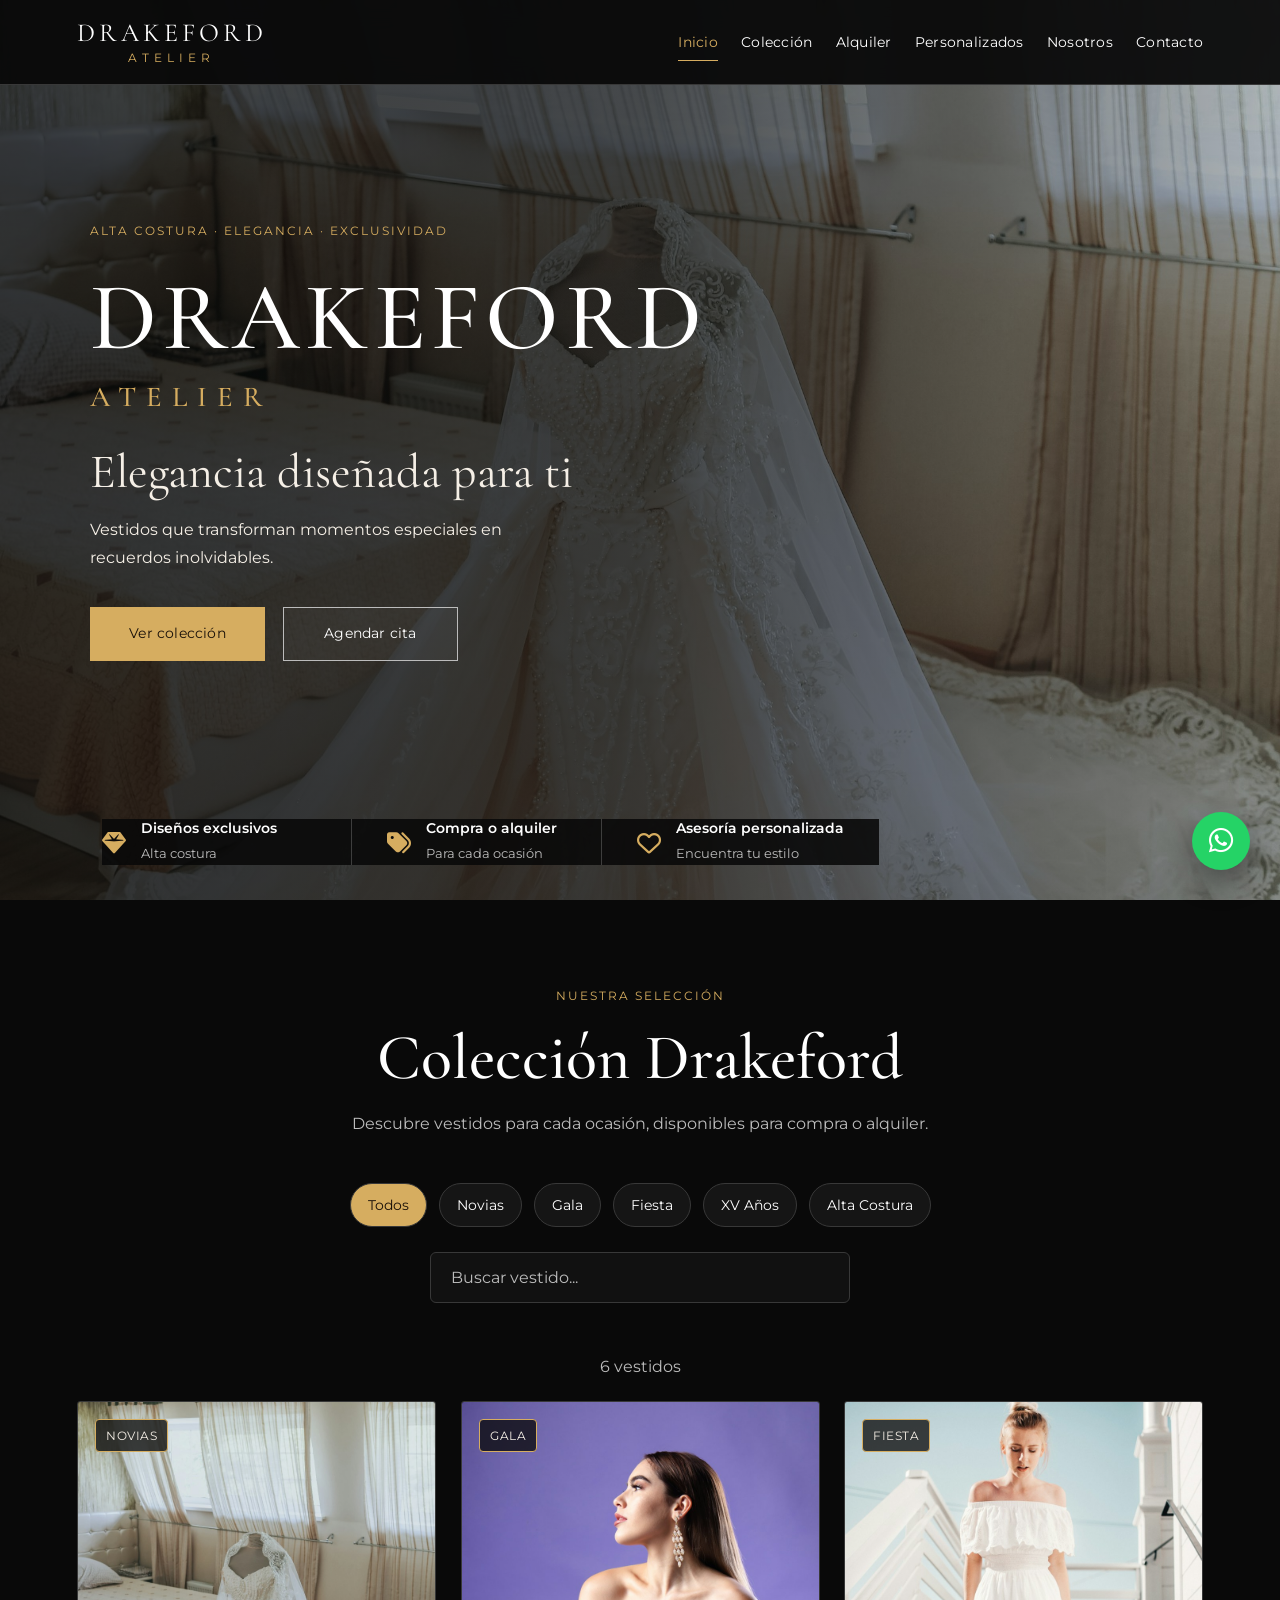
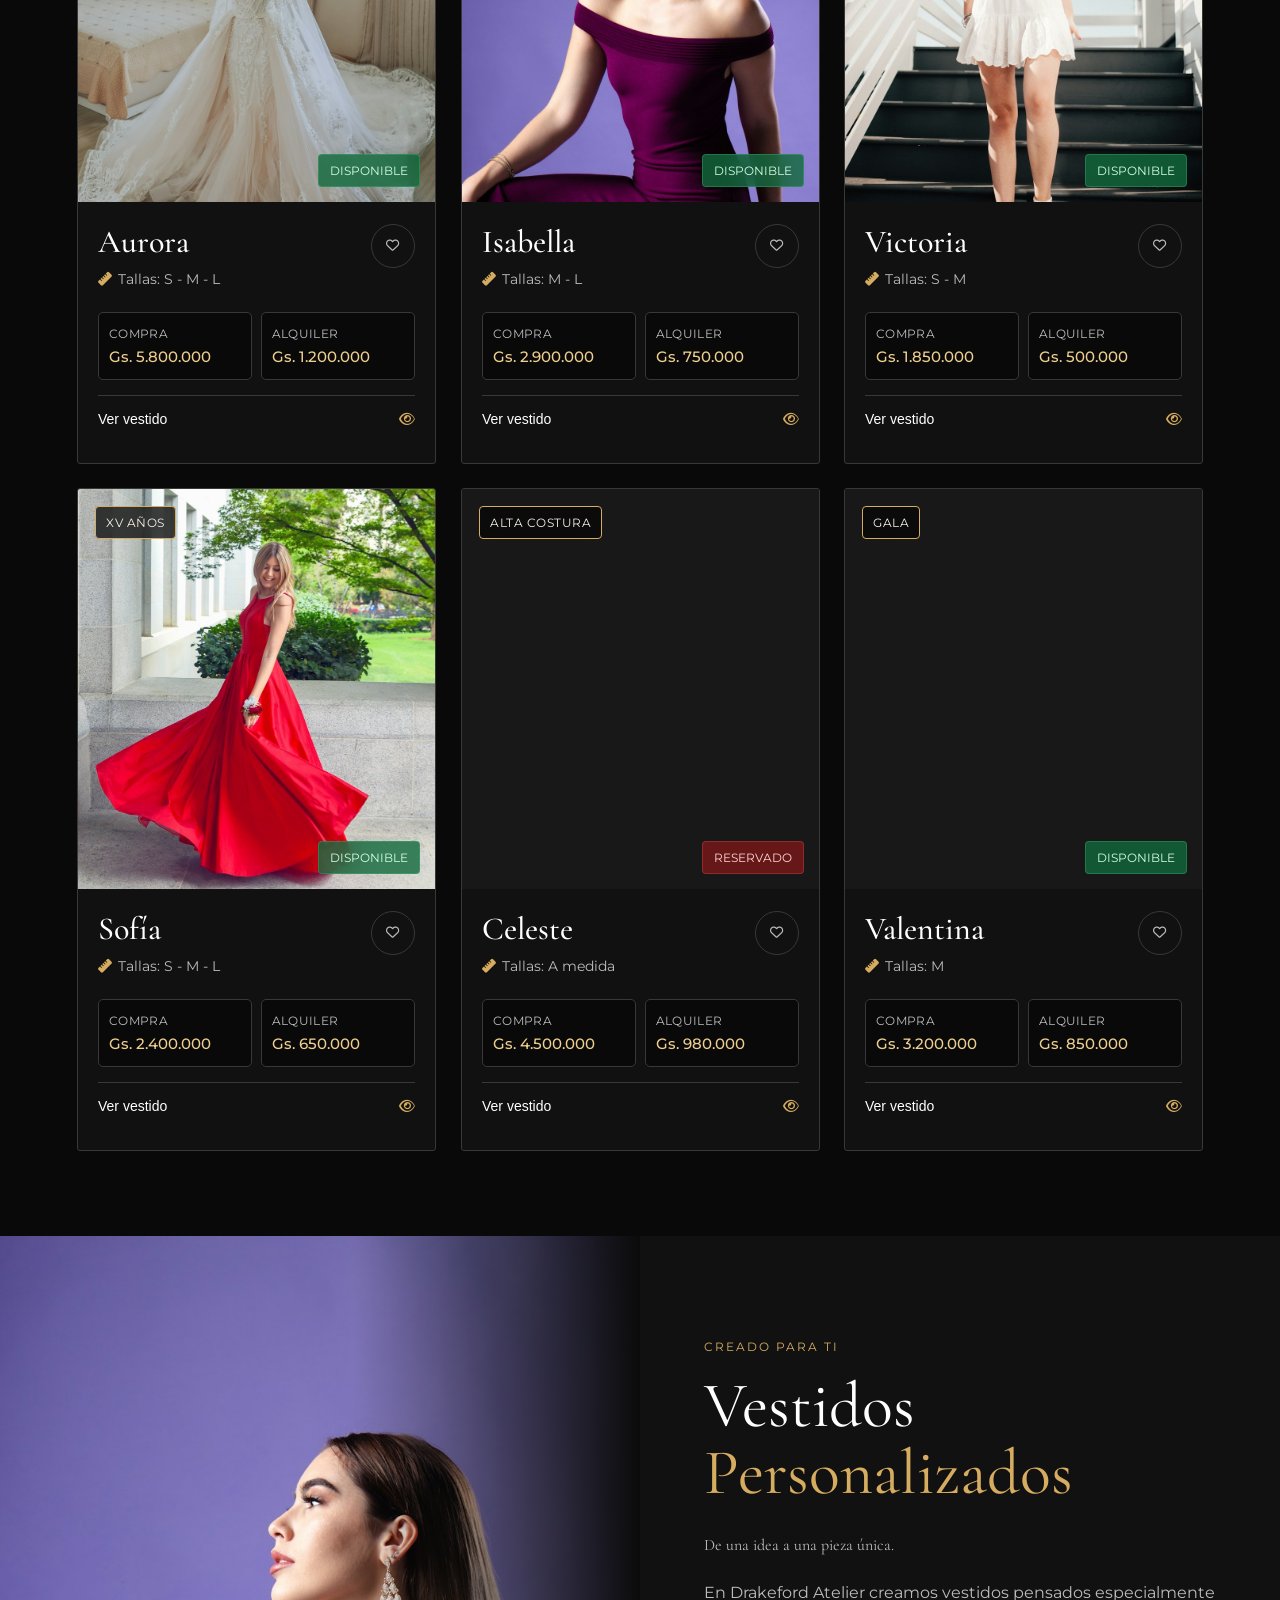
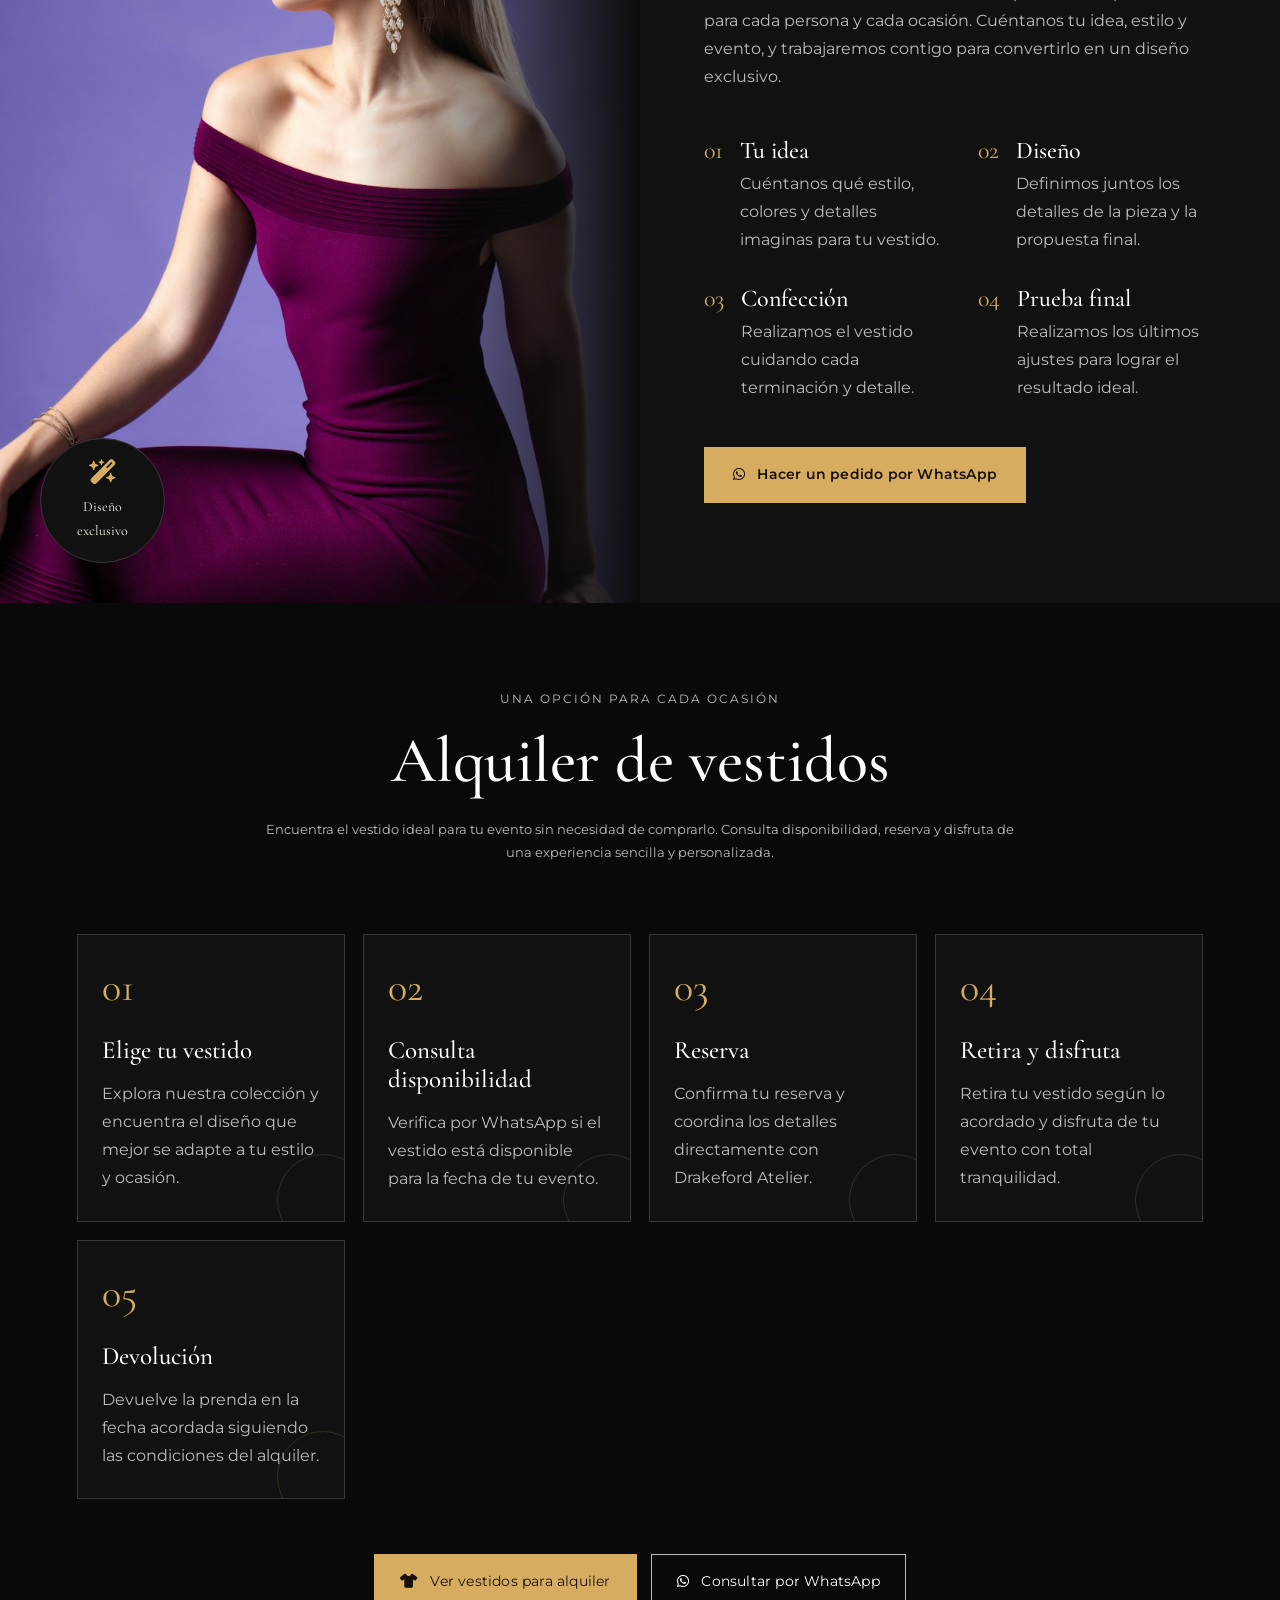
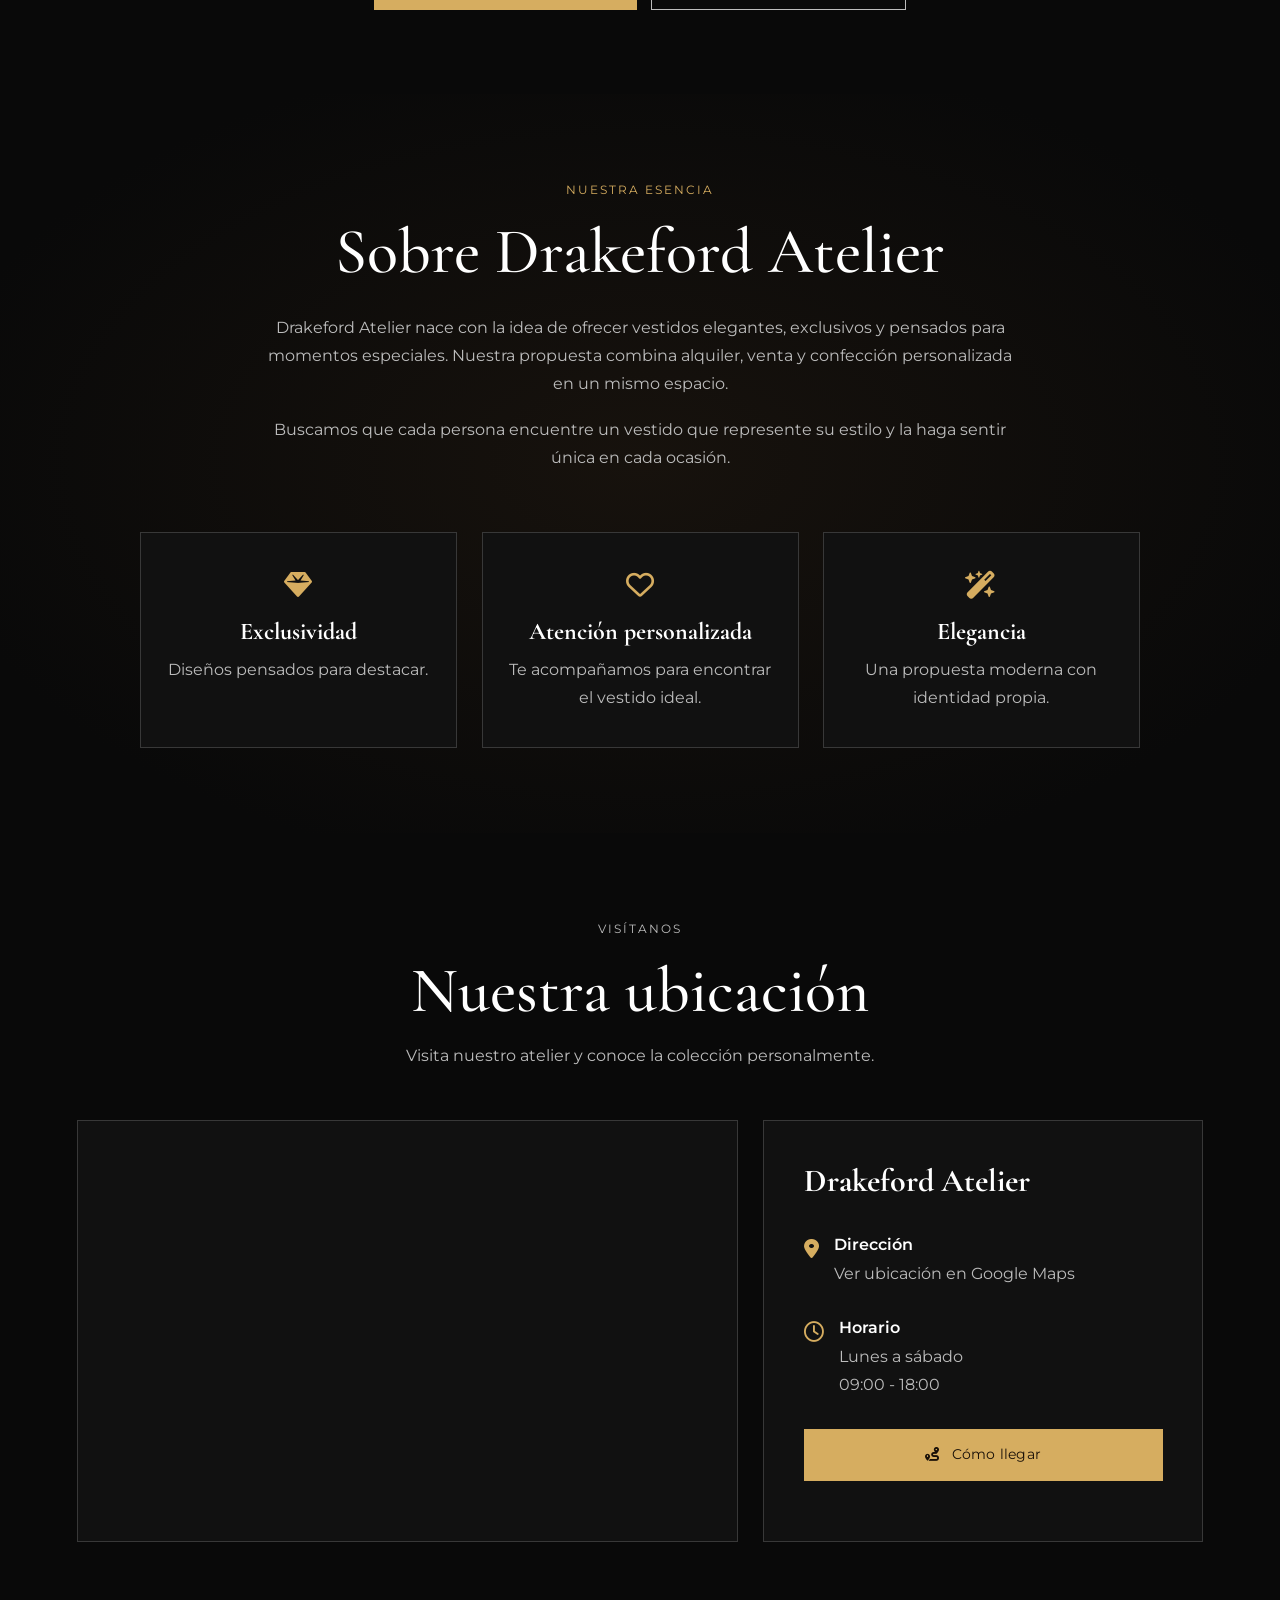
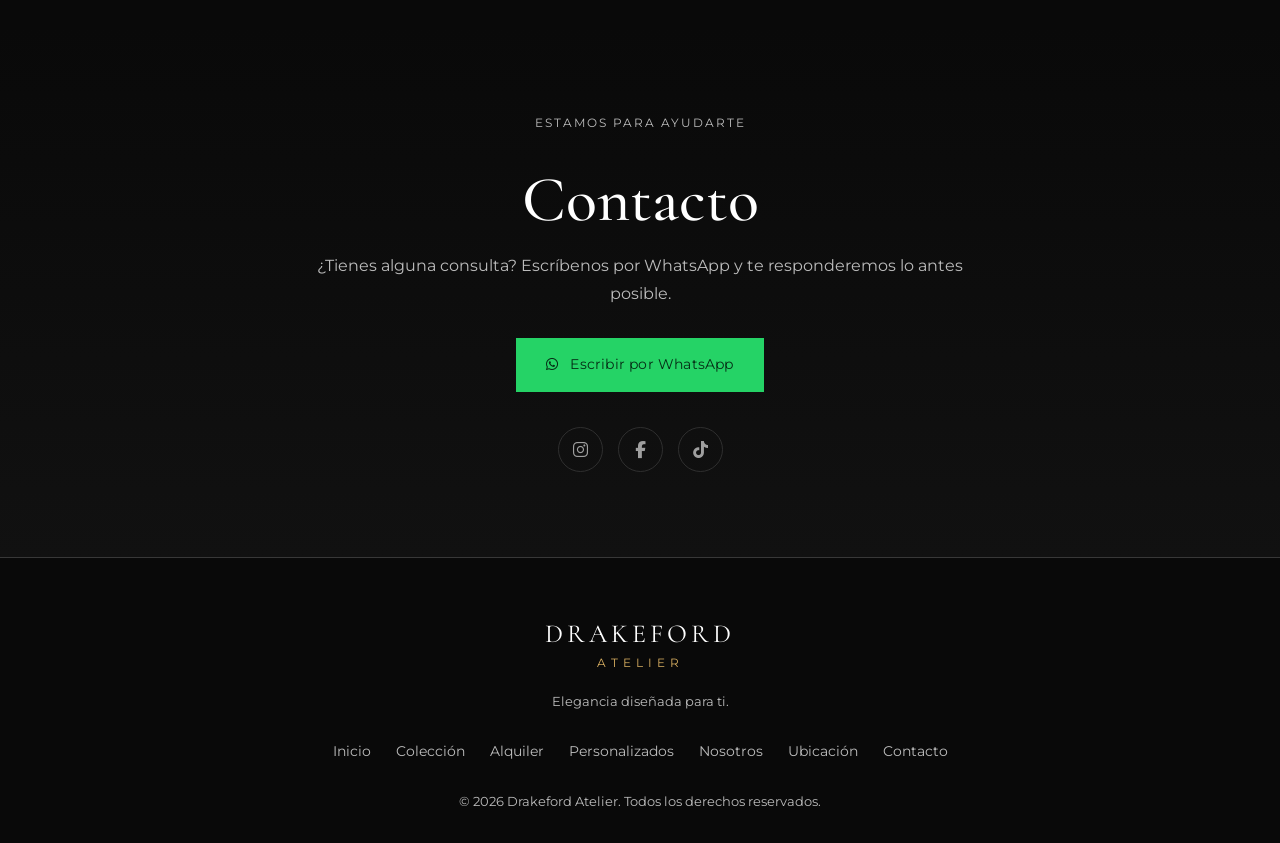
==== commit 1380e3e3: "Mejora interfaz y agrega comparador de paletas" ====
--- a/index.html
+++ b/index.html
@@ -1,4 +1,3 @@
-```html
 <!DOCTYPE html>
 <html lang="es">
 
@@ -12,32 +11,26 @@
     >
 
     <title>Drakeford Atelier</title>
+<meta name="description" content="Colección Drakeford Atelier. Vestidos para compra, alquiler y confección personalizada.">
+<meta name="robots" content="noindex,nofollow">
+<link rel="icon" href="assets/favicon.svg" type="image/svg+xml">
+<script>const q=new URLSearchParams(location.search);document.documentElement.dataset.baseline=q.has("baseline")?"true":"false";document.documentElement.dataset.palette=["original","burgundy","emerald","sapphire"].includes(q.get("palette"))?q.get("palette"):"original";</script>
 
 
     <!-- GOOGLE FONTS -->
 
-    <link
-        rel="preconnect"
-        href="https://fonts.googleapis.com"
-    >
-
-    <link
-        rel="preconnect"
-        href="https://fonts.gstatic.com"
-        crossorigin
-    >
-
-    <link
-        href="https://fonts.googleapis.com/css2?family=Cormorant+Garamond:wght@400;500;600;700&family=Montserrat:wght@300;400;500;600&display=swap"
-        rel="stylesheet"
-    >
+    
+
+    
+
+    <link href="css/fonts.css" rel="stylesheet">
 
 
     <!-- FONT AWESOME -->
 
     <link
         rel="stylesheet"
-        href="https://cdnjs.cloudflare.com/ajax/libs/font-awesome/6.6.0/css/all.min.css"
+        href="css/icons.css"
     >
 
 
@@ -48,10 +41,12 @@
         href="css/styles.css"
     >
 
+<link rel="stylesheet" href="css/themes.css">
 </head>
 
 
 <body>
+<a class="skip-link" href="#coleccion">Ir a la colección</a>
 
 
     <!-- =========================
@@ -73,7 +68,7 @@
         </div>
 
 
-        <nav class="nav">
+        <nav class="nav" id="siteNav" aria-label="Navegación principal">
 
             <a
                 href="#inicio"
@@ -108,7 +103,7 @@
         <button
             class="menu-btn"
             id="menuBtn"
-            aria-label="Abrir menú"
+            aria-label="Abrir menú" aria-expanded="false" aria-controls="siteNav"
         >
             <i class="fa-solid fa-bars"></i>
         </button>
@@ -353,7 +348,7 @@
                 <input
                     type="text"
                     id="buscadorVestidos"
-                    placeholder="Buscar vestido..."
+                    placeholder="Buscar vestido..." aria-label="Buscar vestido por nombre"
                 >
 
             </div>
@@ -364,7 +359,7 @@
 
             <div
                 class="vestidos-grid"
-                id="vestidosGrid"
+                id="vestidosGrid" aria-label="Vestidos de la colección"
             >
             </div>
 
@@ -386,7 +381,7 @@
             <div class="personalizados-imagen">
 
                 <img
-                    src="https://images.pexels.com/photos/33209735/pexels-photo-33209735/free-photo-of-elegant-woman-in-black-evening-gown.jpeg?auto=compress&dpr=1&h=750&w=1260"
+                    src="assets/photos/dress-2.jpg"
                     alt="Mujer con vestido elegante de alta costura"
                 >
 
@@ -1012,11 +1007,11 @@
 
                 <!-- REDES SOCIALES -->
 
-                <div class="redes">
+                <div class="redes" aria-label="Redes sociales por confirmar">
 
                     <a
-                        href="#"
-                        target="_blank"
+                        aria-disabled="true" title="Perfil pendiente de configurar"
+                        tabindex="-1"
                         rel="noopener noreferrer"
                         aria-label="Instagram"
                     >
@@ -1025,8 +1020,8 @@
 
 
                     <a
-                        href="#"
-                        target="_blank"
+                        aria-disabled="true" title="Perfil pendiente de configurar"
+                        tabindex="-1"
                         rel="noopener noreferrer"
                         aria-label="Facebook"
                     >
@@ -1035,8 +1030,8 @@
 
 
                     <a
-                        href="#"
-                        target="_blank"
+                        aria-disabled="true" title="Perfil pendiente de configurar"
+                        tabindex="-1"
                         rel="noopener noreferrer"
                         aria-label="TikTok"
                     >
@@ -1150,7 +1145,7 @@
 
     <div
         class="modal-overlay"
-        id="modalVestido"
+        id="modalVestido" role="dialog" aria-modal="true" aria-labelledby="modalNombre" aria-hidden="true"
     >
 
 
@@ -1171,7 +1166,6 @@
 
                 <img
                     id="modalImagen"
-                    src=""
                     alt=""
                 >
 
@@ -1299,7 +1293,7 @@
     <script src="js/app.js"></script>
 
 
+<script src="js/enhancements.js"></script>
 </body>
 
 </html>
-```
--- a/css/fonts.css
+++ b/css/fonts.css
@@ -0,0 +1,56 @@
+@font-face {
+  font-family: 'Cormorant Garamond';
+  font-style: normal;
+  font-weight: 400;
+  font-display: swap;
+  src: url(../assets/fonts/type-3.ttf) format('truetype');
+}
+@font-face {
+  font-family: 'Cormorant Garamond';
+  font-style: normal;
+  font-weight: 500;
+  font-display: swap;
+  src: url(../assets/fonts/type-2.ttf) format('truetype');
+}
+@font-face {
+  font-family: 'Cormorant Garamond';
+  font-style: normal;
+  font-weight: 600;
+  font-display: swap;
+  src: url(../assets/fonts/type-1.ttf) format('truetype');
+}
+@font-face {
+  font-family: 'Cormorant Garamond';
+  font-style: normal;
+  font-weight: 700;
+  font-display: swap;
+  src: url(../assets/fonts/type-0.ttf) format('truetype');
+}
+@font-face {
+  font-family: 'Montserrat';
+  font-style: normal;
+  font-weight: 300;
+  font-display: swap;
+  src: url(../assets/fonts/type-4.ttf) format('truetype');
+}
+@font-face {
+  font-family: 'Montserrat';
+  font-style: normal;
+  font-weight: 400;
+  font-display: swap;
+  src: url(../assets/fonts/type-6.ttf) format('truetype');
+}
+@font-face {
+  font-family: 'Montserrat';
+  font-style: normal;
+  font-weight: 500;
+  font-display: swap;
+  src: url(../assets/fonts/type-5.ttf) format('truetype');
+}
+@font-face {
+  font-family: 'Montserrat';
+  font-style: normal;
+  font-weight: 600;
+  font-display: swap;
+  src: url(../assets/fonts/type-7.ttf) format('truetype');
+}
--- a/css/styles.css
+++ b/css/styles.css
@@ -187,7 +187,7 @@
     justify-content: center;
 
     background-image:
-        url("https://images.unsplash.com/photo-1594552072238-b8a33785b261?auto=format&fit=crop&w=2000&q=90");
+        url("../assets/photos/dress-3.jpg");
 
     background-size: cover;
 
@@ -2621,4 +2621,652 @@
 
 .whatsapp-flotante i {
     font-size: 28px;
+}
+
+.redes a i,
+.beneficio-icono i,
+.personalizados-sello i,
+.dato-ubicacion i,
+.whatsapp-flotante i,
+.btn-pedido-personalizado i,
+.btn-alquiler i,
+.btn-alquiler-secundario i,
+.btn-contacto-whatsapp i,
+.btn-como-llegar i,
+.modal-btn-reservar i {
+    pointer-events: none;
+}
+
+
+/* separación entre icono y texto */
+
+.btn-pedido-personalizado i,
+.btn-alquiler i,
+.btn-alquiler-secundario i,
+.btn-contacto-whatsapp i,
+.btn-como-llegar i,
+.modal-btn-reservar i {
+    margin-right: 8px;
+}
+
+
+/* whatsapp flotante */
+
+.whatsapp-flotante i {
+    font-size: 28px;
+}
+
+
+/* iconos de redes */
+
+.redes a i {
+    font-size: 17px;
+}
+
+
+/* iconos de beneficios */
+
+.beneficio-icono i {
+    font-size: 24px;
+}
+
+
+/* iconos de ubicación */
+
+.dato-ubicacion i {
+    font-size: 20px;
+}
+
+.nav a.activo {
+    color: var(--dorado);
+}
+
+.nav a.activo::after {
+    width: 100%;
+}
+
+.nav a {
+    transition:
+        color 0.3s ease,
+        opacity 0.3s ease;
+}
+
+.nav a:hover {
+    opacity: 0.85;
+}
+
+/* =========================
+   TARJETAS PREMIUM
+========================= */
+
+.vestido-card {
+    position: relative;
+
+    overflow: hidden;
+
+    background:
+        linear-gradient(
+            180deg,
+            #151515 0%,
+            #0c0c0c 100%
+        );
+
+    border:
+        1px solid rgba(255, 255, 255, 0.08);
+
+    border-radius: 4px;
+
+    transition:
+        transform 0.45s ease,
+        border-color 0.45s ease,
+        box-shadow 0.45s ease;
+}
+
+
+.vestido-card:hover {
+    transform: translateY(-10px);
+
+    border-color:
+        rgba(214, 173, 96, 0.5);
+
+    box-shadow:
+        0 28px 60px
+        rgba(0, 0, 0, 0.5);
+}
+
+
+/* =========================
+   IMAGEN
+========================= */
+
+.vestido-imagen {
+    position: relative;
+
+    height: 430px;
+
+    overflow: hidden;
+
+    background: #111;
+}
+
+
+.vestido-imagen img {
+    width: 100%;
+    height: 100%;
+
+    object-fit: cover;
+
+    display: block;
+
+    transition:
+        transform 0.8s
+        cubic-bezier(
+            0.16,
+            1,
+            0.3,
+            1
+        );
+}
+
+
+.vestido-card:hover
+.vestido-imagen img {
+    transform: scale(1.08);
+}
+
+
+/* =========================
+   ETIQUETAS
+========================= */
+
+.vestido-categoria,
+.estado-vestido {
+    z-index: 4;
+}
+
+
+.vestido-categoria {
+    position: absolute;
+
+    top: 17px;
+    left: 17px;
+
+    padding: 8px 12px;
+
+    background:
+        rgba(7, 7, 7, 0.75);
+
+    backdrop-filter: blur(10px);
+
+    border:
+        1px solid
+        rgba(214, 173, 96, 0.3);
+
+    color: var(--dorado);
+
+    text-transform: uppercase;
+
+    letter-spacing: 1.5px;
+
+    font-size: 8px;
+}
+
+
+.estado-vestido {
+    position: absolute;
+
+    top: 17px;
+    right: 17px;
+
+    padding: 8px 11px;
+
+    text-transform: uppercase;
+
+    letter-spacing: 1px;
+
+    font-size: 8px;
+
+    backdrop-filter: blur(10px);
+}
+
+
+.estado-vestido.disponible {
+    background:
+        rgba(18, 105, 60, 0.8);
+
+    border:
+        1px solid
+        rgba(72, 200, 125, 0.3);
+
+    color: #d4ffe6;
+}
+
+
+.estado-vestido.no-disponible {
+    background:
+        rgba(120, 25, 25, 0.82);
+
+    border:
+        1px solid
+        rgba(220, 80, 80, 0.35);
+
+    color: #ffd5d5;
+}
+
+
+/* =========================
+   OVERLAY
+========================= */
+
+.vestido-overlay {
+    position: absolute;
+
+    inset: 0;
+
+    z-index: 3;
+
+    display: flex;
+
+    align-items: flex-end;
+
+    padding: 25px;
+
+    background:
+        linear-gradient(
+            180deg,
+            rgba(0, 0, 0, 0.05) 25%,
+            rgba(0, 0, 0, 0.45) 55%,
+            rgba(0, 0, 0, 0.96) 100%
+        );
+
+    opacity: 0;
+
+    transition:
+        opacity 0.45s ease;
+}
+
+
+.vestido-card:hover
+.vestido-overlay {
+    opacity: 1;
+}
+
+
+.overlay-contenido {
+    width: 100%;
+
+    transform: translateY(20px);
+
+    transition:
+        transform 0.45s ease;
+}
+
+
+.vestido-card:hover
+.overlay-contenido {
+    transform: translateY(0);
+}
+
+
+.overlay-contenido > p {
+    color: var(--dorado);
+
+    font-size: 8px;
+
+    text-transform: uppercase;
+
+    letter-spacing: 2px;
+
+    margin-bottom: 5px;
+}
+
+
+.overlay-contenido h4 {
+    font-family:
+        "Cormorant Garamond",
+        serif;
+
+    font-size: 33px;
+
+    font-weight: 500;
+
+    margin-bottom: 18px;
+}
+
+
+/* =========================
+   BOTONES DEL OVERLAY
+========================= */
+
+.overlay-acciones {
+    display: grid;
+
+    grid-template-columns:
+        1fr 1fr;
+
+    gap: 8px;
+}
+
+
+.overlay-btn {
+    min-height: 43px;
+
+    padding: 10px 8px;
+
+    border: none;
+
+    font-family:
+        "Montserrat",
+        sans-serif;
+
+    font-size: 8px;
+
+    text-transform: uppercase;
+
+    letter-spacing: 0.8px;
+
+    cursor: pointer;
+
+    transition:
+        background 0.3s ease,
+        color 0.3s ease,
+        border-color 0.3s ease;
+}
+
+
+.overlay-btn i {
+    margin-right: 5px;
+
+    pointer-events: none;
+}
+
+
+.overlay-detalles {
+    background:
+        rgba(255, 255, 255, 0.07);
+
+    border:
+        1px solid
+        rgba(255, 255, 255, 0.4);
+
+    color: white;
+
+    backdrop-filter: blur(10px);
+}
+
+
+.overlay-detalles:hover {
+    background: white;
+
+    color: #111;
+}
+
+
+.overlay-reservar {
+    background: var(--dorado);
+
+    border:
+        1px solid var(--dorado);
+
+    color: #111;
+}
+
+
+.overlay-reservar:hover {
+    background: var(--dorado-claro);
+}
+
+
+.overlay-reservar:disabled {
+    background: #333;
+
+    border-color: #444;
+
+    color: #888;
+
+    cursor: not-allowed;
+}
+
+
+/* =========================
+   INFORMACIÓN INFERIOR
+========================= */
+
+.vestido-info {
+    padding: 22px 20px 20px;
+}
+
+
+.vestido-info-superior {
+    display: flex;
+
+    align-items: flex-start;
+
+    justify-content: space-between;
+
+    gap: 15px;
+
+    margin-bottom: 20px;
+}
+
+
+.vestido-info h3 {
+    font-family:
+        "Cormorant Garamond",
+        serif;
+
+    font-size: 31px;
+
+    line-height: 1;
+
+    font-weight: 500;
+
+    margin-bottom: 8px;
+}
+
+
+.vestido-talla {
+    display: flex;
+
+    align-items: center;
+
+    gap: 6px;
+
+    color: #777;
+
+    font-size: 9px;
+
+    margin: 0;
+}
+
+
+.vestido-talla i {
+    color: var(--dorado);
+
+    font-size: 9px;
+}
+
+
+/* =========================
+   FAVORITO
+========================= */
+
+.vestido-favorito {
+    flex: 0 0 auto;
+
+    width: 38px;
+    height: 38px;
+
+    display: flex;
+
+    align-items: center;
+    justify-content: center;
+
+    background: transparent;
+
+    border:
+        1px solid #333;
+
+    border-radius: 50%;
+
+    color: #aaa;
+
+    cursor: pointer;
+
+    transition:
+        color 0.3s ease,
+        border-color 0.3s ease,
+        background 0.3s ease,
+        transform 0.3s ease;
+}
+
+
+.vestido-favorito:hover {
+    color: var(--dorado);
+
+    border-color: var(--dorado);
+
+    transform: scale(1.08);
+}
+
+
+/* =========================
+   PRECIOS PREMIUM
+========================= */
+
+.vestido-precios {
+    display: grid;
+
+    grid-template-columns:
+        1fr 1fr;
+
+    gap: 9px;
+
+    margin-bottom: 0;
+}
+
+
+.precio {
+    padding: 13px 12px;
+
+    background:
+        rgba(255, 255, 255, 0.025);
+
+    border:
+        1px solid #232323;
+}
+
+
+.precio span {
+    display: block;
+
+    color: #6f6f6f;
+
+    font-size: 7px;
+
+    text-transform: uppercase;
+
+    letter-spacing: 1.1px;
+
+    margin-bottom: 6px;
+}
+
+
+.precio strong {
+    color: var(--dorado-claro);
+
+    font-size: 11px;
+
+    font-weight: 500;
+}
+
+
+/* =========================
+   BOTÓN MOBILE
+========================= */
+
+.vestido-ver-mobile {
+    display: none;
+}
+
+
+/* =========================
+   RESPONSIVE
+========================= */
+
+@media (max-width: 850px) {
+
+    .vestido-overlay {
+        display: none;
+    }
+
+
+    .vestido-ver-mobile {
+        width: 100%;
+
+        display: flex;
+
+        align-items: center;
+
+        justify-content: space-between;
+
+        margin-top: 15px;
+
+        padding: 14px 0;
+
+        background: transparent;
+
+        border: none;
+
+        border-top:
+            1px solid #282828;
+
+        color: white;
+
+        font-family:
+            "Montserrat",
+            sans-serif;
+
+        font-size: 9px;
+
+        text-transform: uppercase;
+
+        letter-spacing: 1px;
+
+        cursor: pointer;
+    }
+
+
+    .vestido-ver-mobile i {
+        color: var(--dorado);
+    }
+
+
+    .vestido-card:hover {
+        transform: none;
+    }
+
+}
+
+
+@media (max-width: 500px) {
+
+    .vestido-imagen {
+        height: 480px;
+    }
+
+
+    .vestido-info {
+        padding: 20px 17px;
+    }
+
+}
+
+.vestido-favorito.favorito-activo {
+    color: var(--dorado);
+
+    border-color: var(--dorado);
+
+    background:
+        rgba(214, 173, 96, 0.08);
 }
--- a/css/themes.css
+++ b/css/themes.css
@@ -0,0 +1,11 @@
+:root{--surface:#111;--surface-raised:#181818;--surface-deep:#090909;--surface-glow:#17120d;--border:#383838;--muted:#bcbcbc;--on-accent:#191008;--hero-tint:rgba(0,0,0,.72);color-scheme:dark}
+:root[data-palette=burgundy]{--negro:#210f18;--negro-suave:#301422;--negro-claro:#421b2c;--surface:#301422;--surface-raised:#421b2c;--surface-deep:#210f18;--surface-glow:#59203a;--border:#65384b;--dorado:#f29fbb;--dorado-claro:#ffd3e1;--crema:#fff0f4;--blanco:#fff5f8;--gris:#dcc2cc;--muted:#dcc2cc;--on-accent:#2e101e;--hero-tint:rgba(53,12,31,.8)}
+:root[data-palette=emerald]{--negro:#0b2520;--negro-suave:#103d33;--negro-claro:#174e41;--surface:#103d33;--surface-raised:#174e41;--surface-deep:#0b2520;--surface-glow:#1f6451;--border:#396d5f;--dorado:#8de5bf;--dorado-claro:#bfffe0;--crema:#f0fff7;--blanco:#f5fff9;--gris:#bdd9cd;--muted:#bdd9cd;--on-accent:#0a2a20;--hero-tint:rgba(6,43,32,.82)}
+:root[data-palette=sapphire]{--negro:#101c3b;--negro-suave:#152958;--negro-claro:#1e3970;--surface:#152958;--surface-raised:#1e3970;--surface-deep:#101c3b;--surface-glow:#274982;--border:#47608e;--dorado:#a2c7ff;--dorado-claro:#d4e5ff;--crema:#f0f6ff;--blanco:#f4f8ff;--gris:#c2cfe7;--muted:#c2cfe7;--on-accent:#101c38;--hero-tint:rgba(13,27,66,.83)}
+.skip-link{position:fixed;top:10px;left:10px;transform:translateY(-150%);z-index:4000;background:var(--dorado);color:var(--on-accent);padding:14px}.skip-link:focus{transform:none}:focus-visible{outline:2px solid var(--dorado);outline-offset:4px}html{scroll-padding-top:100px}.nav a[aria-current=page]{color:var(--dorado)}.redes a[aria-disabled=true]{opacity:.6;cursor:default}.vestido-card:focus-within .vestido-overlay{opacity:1}.vestido-card:focus-within .overlay-contenido{transform:none}.vestido-card:focus-within .vestido-imagen img{transform:none}.modal-cerrar{position:sticky;grid-column:1/-1;margin:15px 15px -57px auto;top:15px;right:auto}.modal-overlay[aria-hidden=true]{pointer-events:none}.menu-btn{min-width:44px;min-height:44px}.vestido-favorito{min-width:44px;min-height:44px}.nav.mostrar{max-height:calc(100dvh - 85px);overflow-y:auto}.empty-result{grid-column:1/-1;text-align:center;padding:45px 20px;color:var(--muted)}.result-count{margin:20px 0;color:var(--muted);font-size:14px;text-align:center}
+html:not([data-baseline=true]) body{font-size:16px;color:var(--blanco);overflow-x:visible}html:not([data-baseline=true]) body p{font-size:16px;line-height:1.75}html:not([data-baseline=true]) .header{background:color-mix(in srgb,var(--surface-deep) 94%,transparent);border-color:var(--border)}html:not([data-baseline=true]) .header.scrolled{height:85px}html:not([data-baseline=true]) .nav{gap:23px}html:not([data-baseline=true]) .nav a{font-size:14px;text-transform:none;letter-spacing:.02em}html:not([data-baseline=true]) .logo-principal{font-size:26px;letter-spacing:4px}html:not([data-baseline=true]) .logo-secundario{font-size:12px;letter-spacing:5px}html:not([data-baseline=true]) .hero{min-height:720px;min-height:max(720px,100svh);padding:160px 7% 180px}html:not([data-baseline=true]) .hero-overlay{background:linear-gradient(90deg,var(--hero-tint) 0%,color-mix(in srgb,var(--surface-deep) 70%,transparent) 50%,rgba(0,0,0,.2) 100%)}html:not([data-baseline=true]) .hero h1{font-size:clamp(2.8rem,7.5vw,6.5rem);letter-spacing:.055em;line-height:1.08;font-weight:500}html:not([data-baseline=true]) .hero h1 span{font-size:.3em;letter-spacing:.35em;margin-top:8px;line-height:1.3}html:not([data-baseline=true]) .hero h2{font-size:clamp(1.8rem,3.8vw,3rem);line-height:1.15;margin-top:30px}html:not([data-baseline=true]) .hero-etiqueta{font-size:12px;letter-spacing:2px;line-height:1.8}html:not([data-baseline=true]) .hero-descripcion{font-size:16px;color:var(--crema);max-width:460px}html:not([data-baseline=true]) .hero-beneficios{background:color-mix(in srgb,var(--surface-deep) 88%,transparent);border-color:var(--border)}html:not([data-baseline=true]) .beneficio strong{font-size:14px}html:not([data-baseline=true]) .beneficio p{font-size:13px;color:var(--muted)}html:not([data-baseline=true]) .coleccion,html:not([data-baseline=true]) .alquiler,html:not([data-baseline=true]) .ubicacion{background:var(--surface-deep);padding:85px 6%}html:not([data-baseline=true]) .personalizados,html:not([data-baseline=true]) .personalizados-contenido{background:var(--surface)}html:not([data-baseline=true]) .nosotros{background:radial-gradient(ellipse at center,var(--surface-glow),var(--surface-deep) 80%);padding:85px 6%}html:not([data-baseline=true]) .contacto{background:linear-gradient(var(--surface-deep),var(--surface));padding:85px 6%}html:not([data-baseline=true]) .footer{background:var(--surface-deep);border-color:var(--border)}html:not([data-baseline=true]) .coleccion h2,html:not([data-baseline=true]) .alquiler h2,html:not([data-baseline=true]) .nosotros h2,html:not([data-baseline=true]) .ubicacion h2,html:not([data-baseline=true]) .contacto h2{font-size:clamp(2.5rem,5vw,4rem);line-height:1.15}html:not([data-baseline=true]) .seccion-etiqueta{font-size:12px;letter-spacing:2px}html:not([data-baseline=true]) .coleccion-descripcion,html:not([data-baseline=true]) .personalizados-texto,html:not([data-baseline=true]) .personalizados-subtitulo,html:not([data-baseline=true]) .servicio-personalizado p,html:not([data-baseline=true]) .alquiler-encabezado>p,html:not([data-baseline=true]) .paso-alquiler p,html:not([data-baseline=true]) .nosotros-texto,html:not([data-baseline=true]) .valor p,html:not([data-baseline=true]) .ubicacion-encabezado>p,html:not([data-baseline=true]) .dato-ubicacion p,html:not([data-baseline=true]) .contacto p{color:var(--muted)}html:not([data-baseline=true]) .filtro{font-size:14px;min-height:44px;padding:10px 17px;color:var(--blanco);border-color:var(--border);text-transform:none;letter-spacing:0}html:not([data-baseline=true]) .filtro.activo{color:var(--on-accent);background:var(--dorado)}html:not([data-baseline=true]) .buscador-contenedor input{background:var(--surface);color:var(--blanco);border-color:var(--border);font-size:16px;min-height:48px}html:not([data-baseline=true]) input::placeholder{color:var(--muted)}html:not([data-baseline=true]) .vestidos-grid{grid-template-columns:repeat(auto-fit,minmax(min(280px,100%),1fr))}html:not([data-baseline=true]) .vestido-card{background:var(--surface);border-color:var(--border);border-radius:3px}html:not([data-baseline=true]) .vestido-card:hover{border-color:var(--dorado);transform:translateY(-4px)}html:not([data-baseline=true]) .vestido-info h3{line-height:1.1;font-size:32px}html:not([data-baseline=true]) .vestido-imagen{height:400px;background:var(--surface-raised)}html:not([data-baseline=true]) .vestido-categoria{font-size:12px;letter-spacing:.5px;color:var(--crema);border-color:var(--dorado);padding:8px 10px}html:not([data-baseline=true]) .estado-vestido{font-size:12px;letter-spacing:0;top:auto;bottom:15px;right:15px}html:not([data-baseline=true]) .vestido-talla{font-size:14px;color:var(--muted)}html:not([data-baseline=true]) .vestido-talla i{font-size:14px}html:not([data-baseline=true]) .vestido-favorito{color:var(--muted);border-color:var(--border)}html:not([data-baseline=true]) .vestido-favorito.favorito-activo{color:var(--dorado);border-color:var(--dorado);background:color-mix(in srgb,var(--dorado) 12%,transparent)}html:not([data-baseline=true]) .precio{background:var(--surface-deep);border-color:var(--border);padding:13px 10px}html:not([data-baseline=true]) .precio span{font-size:12px;color:var(--muted);letter-spacing:.3px}html:not([data-baseline=true]) .precio strong{font-size:15px;white-space:nowrap}html:not([data-baseline=true]) .vestido-ver-mobile{display:flex;align-items:center;justify-content:space-between;width:100%;padding:15px 0;margin-top:15px;background:none;border:0;border-top:1px solid var(--border);color:var(--blanco);font-size:14px;min-height:48px;cursor:pointer}html:not([data-baseline=true]) .vestido-ver-mobile i{color:var(--dorado)}html:not([data-baseline=true]) .vestido-overlay{display:none}html:not([data-baseline=true]) .btn,html:not([data-baseline=true]) .btn-alquiler,html:not([data-baseline=true]) .btn-alquiler-secundario,html:not([data-baseline=true]) .btn-pedido-personalizado,html:not([data-baseline=true]) .btn-contacto-whatsapp,html:not([data-baseline=true]) .btn-como-llegar,html:not([data-baseline=true]) .modal-btn-reservar{font-size:14px;min-height:48px;letter-spacing:.2px;text-transform:none;line-height:1.4;white-space:normal}html:not([data-baseline=true]) .btn-dorado,html:not([data-baseline=true]) .btn-alquiler,html:not([data-baseline=true]) .btn-pedido-personalizado,html:not([data-baseline=true]) .btn-como-llegar,html:not([data-baseline=true]) .modal-btn-reservar{color:var(--on-accent);background:var(--dorado);border-color:var(--dorado)}html:not([data-baseline=true]) .btn-dorado:hover,html:not([data-baseline=true]) .btn-alquiler:hover,html:not([data-baseline=true]) .btn-pedido-personalizado:hover,html:not([data-baseline=true]) .modal-btn-reservar:hover{background:var(--dorado-claro)}html:not([data-baseline=true]) .btn-transparente,html:not([data-baseline=true]) .btn-alquiler-secundario{color:var(--blanco);border-color:var(--muted)}html:not([data-baseline=true]) .btn-contacto-whatsapp{background:#25d366;color:#062e16}html:not([data-baseline=true]) .personalizados h2{font-size:clamp(2.6rem,5vw,4.5rem);line-height:1.05}html:not([data-baseline=true]) .personalizados-sello{background:var(--surface);border-color:var(--border)}html:not([data-baseline=true]) .personalizados-sello p{font-size:14px}html:not([data-baseline=true]) .servicio-personalizado h3{font-size:24px}html:not([data-baseline=true]) .paso-alquiler,html:not([data-baseline=true]) .valor,html:not([data-baseline=true]) .ubicacion-info{background:var(--surface);border-color:var(--border)}html:not([data-baseline=true]) .alquiler-pasos{grid-template-columns:repeat(auto-fit,minmax(min(220px,100%),1fr))}html:not([data-baseline=true]) .paso-alquiler{padding:28px 24px}html:not([data-baseline=true]) .paso-alquiler h3{line-height:1.15}html:not([data-baseline=true]) .dato-ubicacion strong{font-size:16px}html:not([data-baseline=true]) .mapa-real{background:var(--surface);border-color:var(--border)}html:not([data-baseline=true]) .footer>p,html:not([data-baseline=true]) .footer .copyright{font-size:13px!important;color:var(--muted)!important}html:not([data-baseline=true]) .footer-links a{font-size:14px;text-transform:none;color:var(--muted)}html:not([data-baseline=true]) .modal-vestido{background:var(--surface-deep);border-color:var(--border)}html:not([data-baseline=true]) .modal-info h2{font-size:clamp(2.5rem,5vw,3.5rem);line-height:1.2}html:not([data-baseline=true]) .modal-categoria{font-size:14px}html:not([data-baseline=true]) .modal-estado{font-size:14px}html:not([data-baseline=true]) .modal-precio-box{background:var(--surface);border-color:var(--border)}html:not([data-baseline=true]) .modal-precio-box span,html:not([data-baseline=true]) .modal-detalle-linea span{color:var(--muted);font-size:14px}html:not([data-baseline=true]) .modal-precio-box strong{font-size:20px}html:not([data-baseline=true]) .modal-descripcion p{color:var(--muted);font-size:16px}html:not([data-baseline=true]) .modal-descripcion h3{font-size:24px}html:not([data-baseline=true]) .modal-btn-reservar:disabled{background:var(--surface-raised);color:var(--muted);border-color:var(--border)}html:not([data-baseline=true]) ::selection{background:var(--dorado);color:var(--on-accent)}
+@media(max-width:1120px){html:not([data-baseline=true]) .nav{display:none;position:absolute;top:85px;left:0;width:100%;padding:24px;flex-direction:column;background:var(--surface-deep)}html:not([data-baseline=true]) .nav.mostrar{display:flex}html:not([data-baseline=true]) .menu-btn{display:block}html:not([data-baseline=true]) .hero-beneficios{display:none}html:not([data-baseline=true]) .hero{min-height:max(650px,100svh);padding:140px 7% 80px}}
+@media(max-width:850px){html:not([data-baseline=true]) .personalizados{grid-template-columns:1fr}html:not([data-baseline=true]) .personalizados-imagen{height:420px}html:not([data-baseline=true]) .personalizados-contenido{padding:50px 6%}html:not([data-baseline=true]) .modal-overlay{padding:12px}html:not([data-baseline=true]) .modal-vestido{max-height:calc(100dvh - 24px)}html:not([data-baseline=true]) .modal-info{padding:25px}html:not([data-baseline=true]) .modal-imagen{height:270px}html:not([data-baseline=true]) .nosotros-valores,html:not([data-baseline=true]) .ubicacion-contenido{grid-template-columns:1fr}}
+@media(max-width:600px){html:not([data-baseline=true]) .header{padding:0 5%}html:not([data-baseline=true]) .logo-principal{font-size:21px;letter-spacing:3px}html:not([data-baseline=true]) .hero{min-height:max(660px,100svh);padding:130px 6% 70px;background-position:60% center}html:not([data-baseline=true]) .hero h1{font-size:clamp(2.65rem,11.5vw,3.8rem);letter-spacing:.025em}html:not([data-baseline=true]) .hero h2{font-size:2.15rem}html:not([data-baseline=true]) .hero-etiqueta{font-size:12px;letter-spacing:1px}html:not([data-baseline=true]) .hero-botones{width:100%;max-width:340px;flex-direction:column;gap:12px}html:not([data-baseline=true]) .coleccion,html:not([data-baseline=true]) .alquiler,html:not([data-baseline=true]) .nosotros,html:not([data-baseline=true]) .ubicacion,html:not([data-baseline=true]) .contacto{padding:60px 5%}html:not([data-baseline=true]) .filtros{gap:8px}html:not([data-baseline=true]) .vestido-imagen{height:420px}html:not([data-baseline=true]) .ubicacion-info{padding:28px}html:not([data-baseline=true]) .modal-info{padding:25px 20px}html:not([data-baseline=true]) .modal-precios{grid-template-columns:1fr 1fr;gap:8px}html:not([data-baseline=true]) .modal-precio-box strong{font-size:17px}html:not([data-baseline=true]) .modal-detalle-linea{flex-wrap:wrap;gap:10px}html:not([data-baseline=true]) .btn-pedido-personalizado{width:100%;padding:16px 12px}html:not([data-baseline=true]) .whatsapp-flotante{width:52px;height:52px;right:16px;bottom:16px}html:not([data-baseline=true]) .alquiler-acciones>button{width:100%;min-width:0}}
+html:not([data-baseline=true]) h1,html:not([data-baseline=true]) h2{overflow-wrap:anywhere;max-width:100%}html:not([data-baseline=true]) .personalizados>div,html:not([data-baseline=true]) .servicio-personalizado>div,html:not([data-baseline=true]) .modal-vestido>div{min-width:0}
+@media(prefers-reduced-motion:reduce){html{scroll-behavior:auto!important}*,*::before,*::after{animation:none!important;transition:none!important}.reveal,.reveal-left,.reveal-right{opacity:1!important;transform:none!important}}
